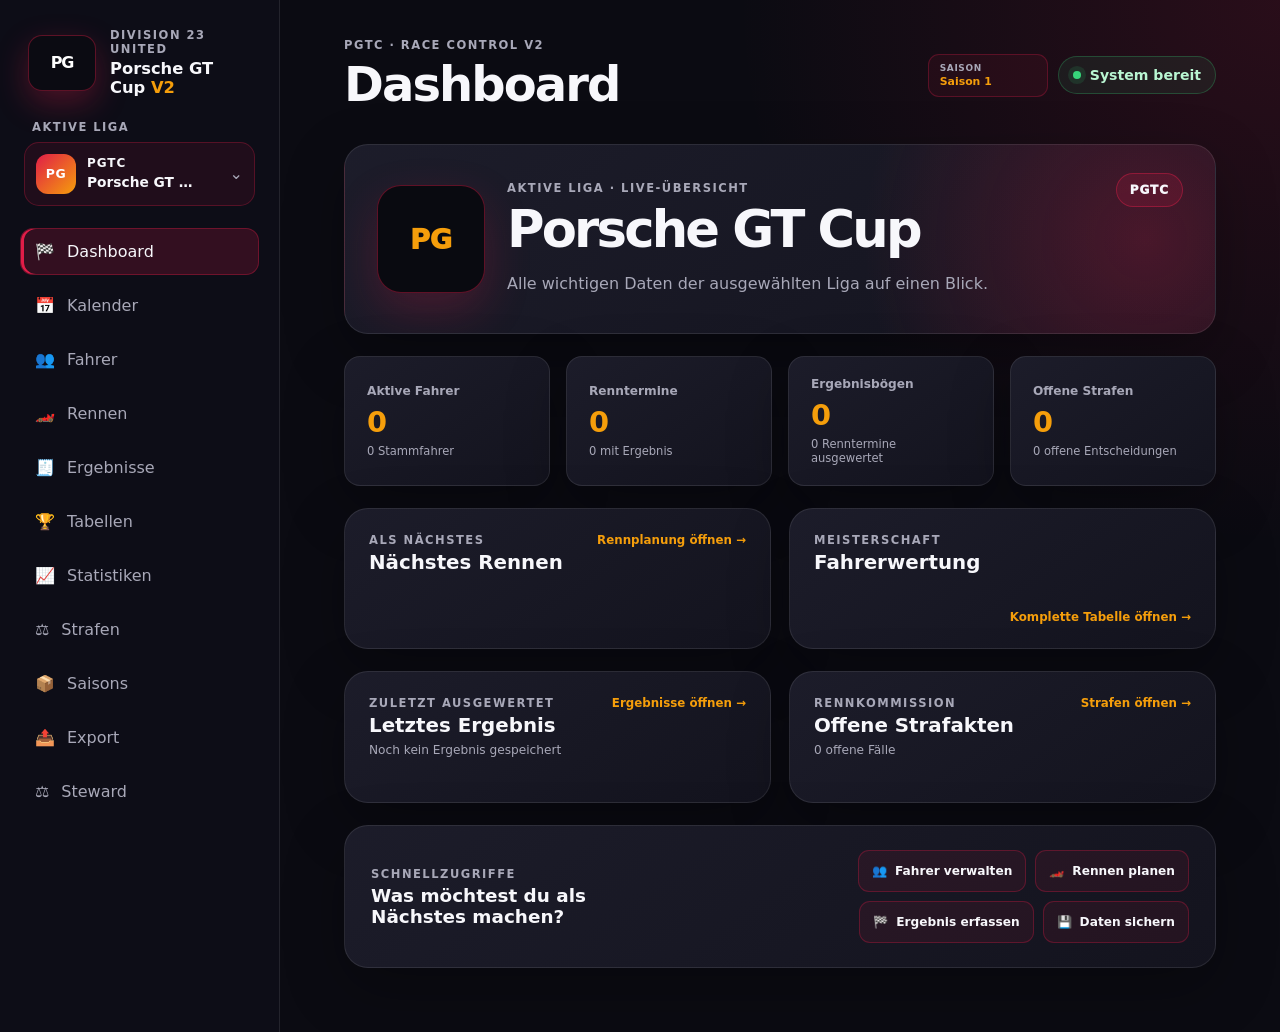
==== index.html @ 01e273cb "Update app.js version in index.html" ====
<!DOCTYPE html>
<html lang="de">
<head>
  <meta charset="UTF-8">
  <meta name="viewport" content="width=device-width, initial-scale=1.0">
  <meta name="description" content="Division 23 Race Control V2">
  <title>Dashboard | PGTC | Division 23 Race Control V2</title>

  <link rel="stylesheet" href="css/style.css?v=4.7.0">
  <link rel="stylesheet" href="css/viewer.css?v=4.7.0">
  <script type="module" src="js/app.js?v=4.7.1"></script>
</head>
<body>
  <div class="app-shell">
    <aside class="sidebar" aria-label="Hauptnavigation">
      <div class="brand">
        <div class="brand-mark" id="leagueLogo" aria-label="Aktives Liga-Logo">
          <img id="leagueLogoImage" alt="" hidden>
          <span id="leagueLogoFallback" aria-hidden="true">PG</span>
        </div>
        <div>
          <p class="brand-kicker" id="leagueKicker">Division 23 United</p>
          <h1 id="leagueBrandTitle">Porsche GT Cup <span>V2</span></h1>
        </div>
      </div>

      <section class="league-switcher" aria-labelledby="leagueSwitcherTitle">
        <label class="league-switcher-label" id="leagueSwitcherTitle" for="leagueSelect">
          Aktive Liga
        </label>
        <div class="league-select-shell">
          <span class="league-select-badge" id="leagueSelectBadge" aria-hidden="true">PG</span>
          <div class="league-select-copy">
            <strong id="activeLeagueShortName">PGTC</strong>
            <select id="leagueSelect" aria-label="Aktive Liga auswählen">
              <option value="pgtc">Porsche GT Cup</option>
              <option value="atm">ATM</option>
              <option value="whc">World Hypercar Championship</option>
              <option value="mtc">Mégane Trophy Cup</option>
              <option value="gt3dl">GT3 Derby League</option>
              <option value="mom">MoM</option>
              <option value="twingoRush">Twingo Rush</option>
            </select>
          </div>
          <span class="league-select-chevron" aria-hidden="true">⌄</span>
        </div>
      </section>

      <nav class="main-nav" aria-label="Module">
        <button class="nav-item is-active" type="button" data-page="dashboard" aria-current="page">
          <span aria-hidden="true">🏁</span>
          <span>Dashboard</span>
        </button>

        <button class="nav-item" type="button" data-page="calendar">
          <span aria-hidden="true">📅</span>
          <span>Kalender</span>
        </button>

        <button class="nav-item" type="button" data-page="drivers">
          <span aria-hidden="true">👥</span>
          <span>Fahrer</span>
        </button>

        <button class="nav-item" type="button" data-page="races">
          <span aria-hidden="true">🏎️</span>
          <span>Rennen</span>
        </button>

        <button class="nav-item" type="button" data-page="results">
          <span aria-hidden="true">🧾</span>
          <span>Ergebnisse</span>
        </button>

        <button class="nav-item" type="button" data-page="standings">
          <span aria-hidden="true">🏆</span>
          <span>Tabellen</span>
        </button>

        <button class="nav-item" type="button" data-page="statistics">
          <span aria-hidden="true">📈</span>
          <span>Statistiken</span>
        </button>

        <button class="nav-item" type="button" data-page="penalties">
          <span aria-hidden="true">⚖️</span>
          <span>Strafen</span>
        </button>

        <button class="nav-item" type="button" data-page="seasons">
          <span aria-hidden="true">📦</span>
          <span>Saisons</span>
        </button>

        <button class="nav-item" type="button" data-page="export">
          <span aria-hidden="true">📤</span>
          <span>Export</span>
        </button>

        <button class="nav-item" type="button" data-page="steward">
    <span aria-hidden="true">⚖️</span>
    <span>Steward</span>
</button>
      </nav>

    </aside>

    <main class="main-content">
      <header class="topbar">
        <div>
          <p class="eyebrow" id="activeLeagueEyebrow">PGTC · Race Control V2</p>
          <h2 id="pageTitle">Dashboard</h2>
        </div>

        <div class="topbar-status-group">
          <div class="season-context-badge">
            <span>Saison</span>
            <strong id="activeSeasonLabel">Saison 1</strong>
          </div>

          <div class="status-badge" id="appStatus" role="status">
            <span class="status-dot" aria-hidden="true"></span>
            <span id="statusText">System bereit</span>
          </div>
        </div>
      </header>

      <div id="pageContainer">
        <section class="page-view dashboard-page is-active" data-page-content="dashboard" aria-label="Dashboard">
          <section class="dashboard-hero">
            <div class="dashboard-hero-logo" aria-hidden="true">
              <img id="dashboardLeagueLogo" src="assets/logos/pgtc.png?v=4.7.0" alt="" hidden>
              <span id="dashboardLeagueLogoFallback">PG</span>
            </div>

            <div class="dashboard-hero-content">
              <p class="eyebrow">Aktive Liga · Live-Übersicht</p>
              <h3 id="dashboardLeagueName">Porsche GT Cup</h3>
              <p id="dashboardLeagueDescription">Alle wichtigen Daten der ausgewählten Liga auf einen Blick.</p>
            </div>

            <div class="dashboard-league-code" id="dashboardLeagueCode">PGTC</div>
          </section>

          <section class="dashboard-summary-grid" aria-label="Ligastatus">
            <article>
              <span>Aktive Fahrer</span>
              <strong id="dashboardDriverCount">0</strong>
              <small id="dashboardDriverDetail">0 Stammfahrer</small>
            </article>
            <article>
              <span>Renntermine</span>
              <strong id="dashboardRaceCount">0</strong>
              <small id="dashboardRaceDetail">0 mit Ergebnis</small>
            </article>
            <article>
              <span>Ergebnisbögen</span>
              <strong id="dashboardResultCount">0</strong>
              <small id="dashboardResultDetail">0 Renntermine ausgewertet</small>
            </article>
            <article>
              <span>Offene Strafen</span>
              <strong id="dashboardPenaltyCount">0</strong>
              <small id="dashboardPenaltyDetail">0 offene Entscheidungen</small>
            </article>
          </section>

          <section class="dashboard-primary-grid">
            <article class="dashboard-panel dashboard-next-race-panel">
              <header class="dashboard-panel-header">
                <div>
                  <p class="eyebrow">Als Nächstes</p>
                  <h3>Nächstes Rennen</h3>
                </div>
                <button class="dashboard-text-button" type="button" data-page="races">Rennplanung öffnen →</button>
              </header>

              <div id="dashboardNextRaceContent"></div>
            </article>

            <article class="dashboard-panel dashboard-standings-panel">
              <header class="dashboard-panel-header">
                <div>
                  <p class="eyebrow">Meisterschaft</p>
                  <h3 id="dashboardStandingLabel">Fahrerwertung</h3>
                </div>

                <label class="dashboard-view-field" id="dashboardStandingViewField" for="dashboardStandingView" hidden>
                  <span>Wertung</span>
                  <select id="dashboardStandingView"></select>
                </label>
              </header>

              <div class="dashboard-leader-rows" id="dashboardLeaderRows"></div>

              <button class="dashboard-text-button dashboard-panel-link" type="button" data-page="standings">
                Komplette Tabelle öffnen →
              </button>
            </article>
          </section>

          <section class="dashboard-secondary-grid">
            <article class="dashboard-panel">
              <header class="dashboard-panel-header">
                <div>
                  <p class="eyebrow">Zuletzt ausgewertet</p>
                  <h3 id="dashboardLastResultHeading">Letztes Ergebnis</h3>
                  <span id="dashboardLastResultMeta">Noch kein Ergebnis gespeichert</span>
                </div>
                <button class="dashboard-text-button" type="button" data-page="results">Ergebnisse öffnen →</button>
              </header>

              <div class="dashboard-result-rows" id="dashboardLastResultRows"></div>
            </article>

            <article class="dashboard-panel">
              <header class="dashboard-panel-header">
                <div>
                  <p class="eyebrow">Rennkommission</p>
                  <h3>Offene Strafakten</h3>
                  <span id="dashboardOpenPenaltyLabel">0 offene Fälle</span>
                </div>
                <button class="dashboard-text-button" type="button" data-page="penalties">Strafen öffnen →</button>
              </header>

              <div class="dashboard-penalty-rows" id="dashboardPenaltyRows"></div>
            </article>
          </section>

          <section class="dashboard-quick-actions" aria-label="Schnellzugriffe">
            <div>
              <p class="eyebrow">Schnellzugriffe</p>
              <h3>Was möchtest du als Nächstes machen?</h3>
            </div>

            <div class="dashboard-action-buttons">
              <button type="button" data-page="drivers"><span>👥</span> Fahrer verwalten</button>
              <button type="button" data-page="races"><span>🏎️</span> Rennen planen</button>
              <button type="button" data-page="results"><span>🏁</span> Ergebnis erfassen</button>
              <button type="button" data-page="export"><span>💾</span> Daten sichern</button>
            </div>
          </section>
        </section>

        <section class="page-view calendar-page" data-page-content="calendar" aria-labelledby="calendarTitle" hidden>
          <section class="calendar-hero">
            <img class="calendar-hero-watermark" id="calendarLeagueWatermark" src="assets/logos/pgtc.png?v=4.7.0" alt="">

            <div class="calendar-hero-logo">
              <img id="calendarLeagueLogo" src="assets/logos/pgtc.png?v=4.7.0" alt="" hidden>
              <span id="calendarLeagueLogoFallback">PG</span>
            </div>

            <div class="calendar-hero-content">
              <p class="eyebrow">Offizieller Rennkalender · <span id="calendarSeason">Saison 1</span></p>
              <h3 id="calendarTitle"><span id="calendarHeadline">Porsche GT Cup</span></h3>
              <p id="calendarSubtitle">Fairness vor Ergebnis.</p>

              <div class="calendar-hero-meta">
                <span><strong id="calendarRaceTotal">0</strong> Rennen</span>
                <span id="calendarDateRange">Keine Termine</span>
                <span id="calendarLeagueName">Porsche GT Cup</span>
              </div>
            </div>
          </section>

          <section class="calendar-control-bar">
            <div class="calendar-segmented-control" id="calendarGroupSelector" aria-label="Liga auswählen" hidden></div>

            <div class="calendar-filter-buttons" aria-label="Kalender filtern">
              <button class="is-active" type="button" data-calendar-filter="all" aria-pressed="true">Alle</button>
              <button type="button" data-calendar-filter="upcoming" aria-pressed="false">Kommend</button>
              <button type="button" data-calendar-filter="past" aria-pressed="false">Vergangen</button>
              <button type="button" data-calendar-filter="completed" aria-pressed="false">Ausgewertet</button>
            </div>

            <button class="secondary-button compact-button" type="button" data-page="races">
              Rennplanung öffnen
            </button>
          </section>

          <div class="calendar-meta-strip" id="calendarMeta" hidden></div>

          <section class="calendar-summary-grid" aria-label="Saisonübersicht">
            <article>
              <span>Termine</span>
              <strong id="calendarSummaryTotal">0</strong>
            </article>
            <article>
              <span>Ausgewertet</span>
              <strong id="calendarSummaryCompleted">0</strong>
            </article>
            <article>
              <span>Vergangen ohne Ergebnis</span>
              <strong id="calendarSummaryPast">0</strong>
            </article>
            <article>
              <span>Kommend</span>
              <strong id="calendarSummaryUpcoming">0</strong>
            </article>
            <article class="calendar-next-summary">
              <span>Nächster Termin</span>
              <strong id="calendarSummaryNext">—</strong>
            </article>
          </section>

          <section class="calendar-list-card">
            <header class="calendar-list-header">
              <div>
                <p class="eyebrow">Saisonplan</p>
                <h3>Alle Renntermine</h3>
              </div>
              <span id="calendarVisibleCount">0 Termine angezeigt</span>
            </header>

            <div class="calendar-race-list" id="calendarRaceList"></div>

            <div class="calendar-empty-state" id="calendarEmptyState" hidden>
              <span aria-hidden="true">📅</span>
              <h4>Keine Termine in diesem Filter</h4>
              <p>Wähle einen anderen Status oder eine andere WHC-Liga aus.</p>
            </div>
          </section>

          <aside class="local-data-note">
            <span aria-hidden="true">🏁</span>
            <p><strong>Offizieller Saisonplan:</strong> Der Kalender zeigt die festgelegten Termine der jeweiligen Liga. Als „ausgewertet“ gilt ein Termin, sobald das passende Rennen in Race Control ein gespeichertes Ergebnis besitzt.</p>
          </aside>
        </section>

        <section class="page-view drivers-page" data-page-content="drivers" aria-labelledby="driversTitle" hidden>
          <section class="drivers-hero">
            <div>
              <p class="eyebrow">Fahrerverwaltung</p>
              <h3 id="driversTitle">Kader von <span data-active-league-name>Porsche GT Cup</span></h3>
              <p>Stammfahrer, Gaststarter und Ersatzfahrer bleiben vollständig von den anderen Ligen getrennt.</p>
            </div>
            <div class="drivers-hero-actions">
              <button class="secondary-button driver-import-toggle" id="driverImportToggle" type="button" aria-expanded="false" aria-controls="driverImportPanel">📥 Kader importieren</button>
              <div class="driver-total-pill"><strong id="driverTotalHero">0</strong><span>Fahrer</span></div>
            </div>
          </section>

          <section class="driver-stats-grid" aria-label="Fahrerübersicht">
            <article class="driver-stat-card">
              <span>Gesamt</span>
              <strong id="driverCountTotal">0</strong>
            </article>
            <article class="driver-stat-card">
              <span>Stammfahrer</span>
              <strong id="driverCountRegular">0</strong>
            </article>
            <article class="driver-stat-card">
              <span>Gaststarter</span>
              <strong id="driverCountGuest">0</strong>
            </article>
            <article class="driver-stat-card">
              <span>Inaktiv</span>
              <strong id="driverCountInactive">0</strong>
            </article>
          </section>

          <section class="driver-import-card" id="driverImportPanel" aria-labelledby="driverImportTitle" hidden>
            <header class="driver-import-header">
              <div>
                <p class="eyebrow">Sammelimport</p>
                <h3 id="driverImportTitle">Kompletten Kader einfügen</h3>
                <p>Eine Zeile pro Fahrer. Nur der Name ist Pflicht; weitere Angaben sind optional.</p>
              </div>
              <button class="icon-button" id="driverImportClose" type="button" aria-label="Import schließen" title="Schließen">✕</button>
            </header>

            <div class="driver-import-layout">
              <div class="driver-import-input-area">
                <label for="driverImportText">Fahrerliste</label>
                <textarea id="driverImportText" rows="10" spellcheck="false" placeholder="Ashes_-2-_Glory;13;Stammfahrer;Liga 1;Porsche 963;Teamchefin&#10;D23_Speedy_2912;29;Stammfahrer;Liga 1;;"></textarea>
                <p class="field-help">Spalten mit <strong>Semikolon</strong>, <strong>Tabulator</strong> oder <strong>|</strong> trennen: Name; Startnummer; Status; Liga/Gruppe; Fahrzeug; Notiz. Eine reine Namensliste funktioniert ebenfalls.</p>

                <details class="driver-import-help">
                  <summary>Beispiele und erlaubte Statuswerte</summary>
                  <pre>Fahrer;Startnummer;Status;Gruppe;Fahrzeug;Notiz
Ashes_-2-_Glory;13;Stammfahrer;Liga 1;Porsche 963;
Gastfahrer_01;;Gaststarter;;;Rennen 3
NurEinFahrername</pre>
                  <p>Status: Stammfahrer, Ersatzfahrer, Gaststarter oder Inaktiv.</p>
                </details>
              </div>

              <aside class="driver-import-settings">
                <div class="form-field">
                  <label for="driverImportDefaultStatus">Status bei leerer Spalte</label>
                  <select id="driverImportDefaultStatus">
                    <option value="regular">Stammfahrer</option>
                    <option value="reserve">Ersatzfahrer</option>
                    <option value="guest">Gaststarter</option>
                    <option value="inactive">Inaktiv</option>
                  </select>
                </div>

                <div class="form-field">
                  <label for="driverImportDuplicateMode">Bereits vorhandene Fahrer</label>
                  <select id="driverImportDuplicateMode">
                    <option value="skip">Überspringen</option>
                    <option value="update">Mit Importdaten aktualisieren</option>
                  </select>
                </div>

                <div class="driver-import-actions">
                  <button class="primary-button" id="driverImportPreviewButton" type="button">Vorschau prüfen</button>
                  <button class="secondary-button" id="driverImportClearButton" type="button">Eingabe leeren</button>
                </div>
              </aside>
            </div>

            <p class="form-message import-message" id="driverImportMessage" role="status" hidden></p>

            <section class="driver-import-preview" id="driverImportPreview" aria-labelledby="driverImportPreviewTitle" hidden>
              <header class="driver-import-preview-header">
                <div>
                  <p class="eyebrow">Prüfergebnis</p>
                  <h4 id="driverImportPreviewTitle">Importvorschau</h4>
                </div>
                <div class="driver-import-summary" aria-label="Import-Zusammenfassung">
                  <span><strong id="driverImportAddCount">0</strong> neu</span>
                  <span><strong id="driverImportUpdateCount">0</strong> Updates</span>
                  <span><strong id="driverImportSkippedCount">0</strong> Hinweise</span>
                  <span><strong id="driverImportErrorCount">0</strong> Fehler</span>
                </div>
              </header>

              <ul class="driver-import-notices" id="driverImportNotices" hidden></ul>

              <div class="driver-import-preview-table">
                <div class="driver-import-preview-head">
                  <span>Zeile</span><span>Fahrer</span><span>Nr.</span><span>Status</span><span>Gruppe</span><span>Aktion</span>
                </div>
                <div id="driverImportPreviewRows"></div>
              </div>

              <div class="driver-import-commit-row">
                <p>Erst mit diesem Klick wird der Kader wirklich gespeichert.</p>
                <button class="primary-button" id="driverImportCommit" type="button" disabled>Fahrer übernehmen</button>
              </div>
            </section>
          </section>

          <section class="drivers-workspace">
            <article class="driver-form-card" id="driverFormCard">
              <header class="section-heading">
                <div>
                  <p class="eyebrow">Kader bearbeiten</p>
                  <h3 id="driverFormTitle">Fahrer hinzufügen</h3>
                </div>
              </header>

              <form id="driverForm" novalidate>
                <div class="form-field form-field-full">
                  <label for="driverName">PSN-ID / Fahrername *</label>
                  <input id="driverName" name="driverName" type="text" maxlength="60" autocomplete="off" placeholder="z. B. Ashes_-2-_Glory" required>
                </div>

                <div class="driver-form-grid">
                  <div class="form-field">
                    <label for="driverNumber">Startnummer</label>
                    <input id="driverNumber" name="driverNumber" type="text" maxlength="4" inputmode="numeric" pattern="[0-9]{1,4}" placeholder="z. B. 13">
                  </div>

                  <div class="form-field">
                    <label for="driverStatus">Status</label>
                    <select id="driverStatus" name="driverStatus">
                      <option value="regular">Stammfahrer</option>
                      <option value="reserve">Ersatzfahrer</option>
                      <option value="guest">Gaststarter</option>
                      <option value="inactive">Inaktiv</option>
                    </select>
                  </div>

                  <div class="form-field">
                    <label for="driverGroup">Liga / Gruppe</label>
                    <input id="driverGroup" name="driverGroup" type="text" maxlength="40" placeholder="z. B. Liga 1">
                  </div>

                  <div class="form-field">
                    <label for="driverVehicle">Fahrzeug / Hersteller</label>
                    <input id="driverVehicle" name="driverVehicle" type="text" maxlength="80" placeholder="z. B. Porsche 963">
                  </div>
                </div>

                <div class="form-field form-field-full">
                  <label for="driverNote">Notiz</label>
                  <textarea id="driverNote" name="driverNote" maxlength="240" rows="3" placeholder="Optionaler Hinweis zum Fahrer"></textarea>
                </div>

                <p class="form-message" id="driverFormMessage" role="status" hidden></p>

                <div class="form-actions">
                  <button class="primary-button" id="driverSubmitButton" type="submit">Fahrer hinzufügen</button>
                  <button class="secondary-button" id="driverCancelEdit" type="button" hidden>Bearbeitung abbrechen</button>
                </div>
              </form>
            </article>

            <article class="driver-list-card">
              <header class="driver-list-header">
                <div>
                  <p class="eyebrow">Aktiver Kader</p>
                  <h3>Fahrerliste</h3>
                  <span id="driverResultCount">0 von 0 angezeigt</span>
                </div>

                <div class="driver-toolbar">
                  <label class="search-field" for="driverSearch">
                    <span aria-hidden="true">🔎</span>
                    <input id="driverSearch" type="search" placeholder="Fahrer suchen" autocomplete="off">
                  </label>

                  <label class="filter-field" for="driverStatusFilter">
                    <span>Status</span>
                    <select id="driverStatusFilter">
                      <option value="all">Alle</option>
                      <option value="regular">Stammfahrer</option>
                      <option value="reserve">Ersatzfahrer</option>
                      <option value="guest">Gaststarter</option>
                      <option value="inactive">Inaktiv</option>
                    </select>
                  </label>
                </div>
              </header>

              <div class="driver-table" role="table" aria-label="Fahrerliste">
                <div class="driver-table-head" role="row">
                  <span>Fahrer</span>
                  <span>Nr.</span>
                  <span>Status</span>
                  <span>Zuordnung</span>
                  <span>Aktionen</span>
                </div>
                <div id="driverRows" class="driver-rows" role="rowgroup"></div>
              </div>

              <div class="drivers-empty-state" id="driversEmptyState" hidden>
                <span aria-hidden="true">👥</span>
                <h4>Noch keine passenden Fahrer</h4>
                <p>Lege links den ersten Fahrer an oder passe Suche und Filter an.</p>
              </div>
            </article>
          </section>

          <aside class="local-data-note">
            <span aria-hidden="true">💾</span>
            <p><strong>Lokal gespeichert:</strong> Die Fahrerdaten bleiben in diesem Browser auf diesem Gerät. Eine Datensicherung und Übertragung bauen wir später im Export-Modul.</p>
          </aside>
        </section>

        <section class="page-view races-page" data-page-content="races" aria-labelledby="racesTitle" hidden>
          <section class="races-hero">
            <div>
              <p class="eyebrow">Rennerfassung</p>
              <h3 id="racesTitle">Rennen von <span data-active-league-name>Porsche GT Cup</span></h3>
              <p>Lege Renntermine an und wähle die Starter direkt aus dem Kader der aktiven Liga aus.</p>
            </div>
            <div class="race-total-pill">
              <strong id="raceTotalHero">0</strong>
              <span>Rennen</span>
            </div>
          </section>

          <section class="race-stats-grid" aria-label="Rennübersicht">
            <article class="race-stat-card">
              <span>Rennen gesamt</span>
              <strong id="raceCountTotal">0</strong>
            </article>

            <article class="race-stat-card race-stat-card-wide">
              <span>Nächstes Rennen</span>
              <strong id="raceNextDate">—</strong>
              <small id="raceNextTrack">Noch kein Rennen</small>
            </article>

            <article class="race-stat-card">
              <span>Starter nächstes Rennen</span>
              <strong id="raceNextStarters">0</strong>
            </article>
          </section>

          <section class="races-workspace">
            <article class="race-form-card" id="raceFormCard">
              <header class="section-heading">
                <div>
                  <p class="eyebrow">Rennplanung</p>
                  <h3 id="raceFormTitle">Rennen anlegen</h3>
                </div>
              </header>

              <form id="raceForm" novalidate>
                <div class="race-form-grid">
                  <div class="form-field">
                    <label for="raceNumber">Rennnummer *</label>
                    <input id="raceNumber" type="number" min="1" max="999" inputmode="numeric" required>
                  </div>

                  <div class="form-field">
                    <label for="raceGroup">Liga / Gruppe</label>
                    <input id="raceGroup" type="text" maxlength="40" placeholder="z. B. Liga 1">
                  </div>

                  <div class="form-field form-field-full">
                    <label for="raceName">Bezeichnung</label>
                    <input id="raceName" type="text" maxlength="80" placeholder="z. B. Rennen 1 oder Saisonfinale">
                  </div>

                  <div class="form-field form-field-full">
                    <label for="raceTrack">Strecke *</label>
                    <input id="raceTrack" type="text" maxlength="100" placeholder="z. B. Watkins Glen" required>
                  </div>

                  <div class="form-field">
                    <label for="raceDate">Datum *</label>
                    <input id="raceDate" type="date" required>
                  </div>

                  <div class="form-field">
                    <label for="raceTime">Startzeit</label>
                    <input id="raceTime" type="time">
                  </div>

                  <div class="form-field form-field-full">
                    <label for="raceNote">Notiz</label>
                    <textarea id="raceNote" maxlength="300" rows="3" placeholder="Optionaler Hinweis zum Rennen"></textarea>
                  </div>
                </div>

                <section class="race-starter-selector" aria-labelledby="raceStarterTitle">
                  <header class="race-starter-selector-header">
                    <div>
                      <p class="eyebrow">Starterfeld</p>
                      <h4 id="raceStarterTitle">Fahrer auswählen</h4>
                      <span id="raceStarterSelectionCount">0 Starter ausgewählt</span>
                    </div>

                    <div class="race-starter-buttons">
                      <button class="secondary-button compact-button" id="raceSelectAllStarters" type="button">Alle auswählen</button>
                      <button class="secondary-button compact-button" id="raceClearStarters" type="button">Leeren</button>
                    </div>
                  </header>

                  <label class="search-field race-starter-search" for="raceStarterSearch">
                    <span aria-hidden="true">🔎</span>
                    <input id="raceStarterSearch" type="search" placeholder="Starter suchen" autocomplete="off">
                  </label>

                  <div class="race-starter-list" id="raceStarterList"></div>

                  <div class="race-starter-empty" id="raceStarterEmpty" hidden>
                    <span aria-hidden="true">👥</span>
                    <p>In dieser Liga gibt es noch keine verfügbaren Fahrer. Lege sie zuerst im Reiter <strong>Fahrer</strong> an.</p>
                  </div>
                </section>

                <p class="form-message" id="raceFormMessage" role="status" hidden></p>

                <div class="form-actions">
                  <button class="primary-button" id="raceSubmitButton" type="submit">Rennen speichern</button>
                  <button class="secondary-button" id="raceCancelEdit" type="button" hidden>Bearbeitung abbrechen</button>
                </div>
              </form>
            </article>

            <article class="race-list-card">
              <header class="race-list-header">
                <div>
                  <p class="eyebrow">Saisonplanung</p>
                  <h3>Gespeicherte Rennen</h3>
                  <span id="raceResultCount">0 von 0 angezeigt</span>
                </div>

                <label class="search-field" for="raceSearch">
                  <span aria-hidden="true">🔎</span>
                  <input id="raceSearch" type="search" placeholder="Rennen suchen" autocomplete="off">
                </label>
              </header>

              <div class="race-rows" id="raceRows"></div>

              <div class="races-empty-state" id="racesEmptyState">
                <span aria-hidden="true">🏎️</span>
                <h4>Noch kein Rennen angelegt</h4>
                <p>Trage links Strecke und Datum ein und stelle anschließend das Starterfeld zusammen.</p>
              </div>
            </article>
          </section>

          <aside class="local-data-note">
            <span aria-hidden="true">💾</span>
            <p><strong>Pro Liga getrennt:</strong> Renntermine und Starterfelder werden nur für die aktuell ausgewählte Liga in diesem Browser gespeichert.</p>
          </aside>
        </section>

        <section class="page-view results-page" data-page-content="results" aria-labelledby="resultsTitle" hidden>
          <section class="results-hero">
            <div>
              <p class="eyebrow">Rennergebnisse</p>
              <h3 id="resultsTitle">Ergebnisse von <span data-active-league-name>Porsche GT Cup</span></h3>
              <p>Erfasse Platzierungen und Rennstatus getrennt für Sprint, Hauptrennen und Qualifying.</p>
            </div>
            <div class="results-hero-badge">
              <span aria-hidden="true">🧾</span>
              <strong>Ergebnisbogen</strong>
            </div>
          </section>

          <section class="result-selection-card" aria-label="Rennen und Wertung auswählen">
            <div class="result-selection-field">
              <label for="resultRaceSelect">Rennen</label>
              <select id="resultRaceSelect"></select>
            </div>

            <div class="result-selection-field">
              <label for="resultSessionSelect">Wertung</label>
              <select id="resultSessionSelect">
                <option value="main">Hauptrennen</option>
                <option value="sprint">Sprintrennen</option>
                <option value="qualifying">Qualifying</option>
              </select>
            </div>

            <div class="result-session-overview" id="resultSessionOverview" aria-label="Gespeicherte Wertungen"></div>
          </section>

          <div class="result-no-races" id="resultNoRaces" hidden>
            <span aria-hidden="true">🏎️</span>
            <p>Für diese Liga wurde noch kein Rennen angelegt. Öffne zuerst den Reiter <strong>Rennen</strong>.</p>
          </div>

          <section class="result-stats-grid" aria-label="Ergebnisübersicht">
            <article class="result-stat-card">
              <span>Gewertet</span>
              <strong id="resultClassifiedCount">0</strong>
            </article>
            <article class="result-stat-card">
              <span>DNF</span>
              <strong id="resultDnfCount">0</strong>
            </article>
            <article class="result-stat-card">
              <span>Disconnect</span>
              <strong id="resultDisconnectCount">0</strong>
            </article>
            <article class="result-stat-card">
              <span>DNS</span>
              <strong id="resultDnsCount">0</strong>
            </article>
            <article class="result-stat-card">
              <span>Abwesend</span>
              <strong id="resultAbsentCount">0</strong>
            </article>
            <article class="result-stat-card">
              <span>Gaststarter</span>
              <strong id="resultGuestCount">0</strong>
            </article>
          </section>

          <section class="result-editor-card" id="resultEditorWorkspace">
            <header class="result-editor-header">
              <div>
                <p class="eyebrow">Aktuelle Wertung</p>
                <h3 id="resultEditorTitle">Kein Rennen ausgewählt</h3>
                <span id="resultEditorMeta">Lege zuerst ein Rennen an.</span>
              </div>

              <div class="result-editor-state">
                <span class="result-saved-state" id="resultSavedState">Noch nicht gespeichert</span>
                <button class="danger-button compact-button" id="resultDeleteButton" type="button" hidden>Ergebnis löschen</button>
              </div>
            </header>

            <div class="result-tools" aria-label="Schnellaktionen">
              <button class="secondary-button compact-button" id="resultAllFinishedButton" type="button">Alle gewertet</button>
              <button class="secondary-button compact-button" id="resultGuestDefaultsButton" type="button">Gaststatus aus Kader</button>
              <button class="secondary-button compact-button" id="resultClearPositionsButton" type="button">Positionen leeren</button>
            </div>

            <div class="result-table" role="table" aria-label="Rennergebnis">
              <div class="result-table-header" role="row">
                <span>Pos.</span>
                <span>Fahrer</span>
                <span>Status</span>
                <span>Gast</span>
                <span>FL</span>
                <span>Pole</span>
              </div>
              <div class="result-entry-rows" id="resultEntryRows"></div>
            </div>

            <p class="form-message" id="resultMessage" role="status" hidden></p>

            <footer class="result-editor-footer">
              <p>Gaststarter bleiben im Ergebnis sichtbar, können später aber automatisch aus der Meisterschaftstabelle herausgefiltert werden.</p>
              <div class="form-actions">
                <button class="primary-button" id="resultSaveButton" type="button">Ergebnis speichern</button>
                <button class="secondary-button" id="resultResetButton" type="button">Änderungen verwerfen</button>
              </div>
            </footer>
          </section>

          <div class="result-editor-empty" id="resultEditorEmpty" hidden>
            <span aria-hidden="true">🧾</span>
            <h4>Noch kein Ergebnisbogen verfügbar</h4>
            <p>Lege ein Rennen mit Starterfeld an. Danach erscheinen die Fahrer hier automatisch.</p>
          </div>

          <aside class="local-data-note">
            <span aria-hidden="true">💾</span>
            <p><strong>Getrennt gespeichert:</strong> Jede Liga, jedes Rennen und jede Wertung besitzt einen eigenen Ergebnisbogen in diesem Browser.</p>
          </aside>
        </section>

        <section class="page-view standings-page" data-page-content="standings" aria-labelledby="standingsTitle" hidden>
          <section class="standings-hero">
            <div>
              <p class="eyebrow">Phase 4 · Meisterschaft</p>
              <h3 id="standingsTitle">Tabelle von <span data-active-league-name>Porsche GT Cup</span></h3>
              <p>Die Tabelle wird automatisch aus den gespeicherten Rennergebnissen berechnet. Gaststarter werden nicht gewertet.</p>
            </div>

            <div class="standings-config-badge" id="standingsConfigBadge">
              Punktesystem wird geprüft
            </div>
          </section>

          <section class="standings-unconfigured" id="standingsUnconfigured" hidden>
            <span aria-hidden="true">⚙️</span>
            <h4>Punktesystem noch nicht eingerichtet</h4>
            <p id="standingsUnconfiguredText">Für diese Liga wurde noch kein Punktesystem hinterlegt.</p>
          </section>

          <div id="standingsConfigured">
            <section class="standings-toolbar">
              <label class="standings-group-field" id="standingsGroupField" for="standingsGroupSelect">
                <span>Wertung</span>
                <select id="standingsGroupSelect">
                  <option value="__all__">Gesamtwertung</option>
                </select>
              </label>

              <p>
                Angezeigt: <strong id="standingsGroupLabel">Gesamtwertung</strong>
              </p>
            </section>

            <section class="standings-stats-grid" aria-label="Tabellenübersicht">
              <article>
                <span id="standingsCountLabel">Gewertete Fahrer</span>
                <strong id="standingsDriverCount">0</strong>
              </article>
              <article>
                <span>Rennen mit Ergebnis</span>
                <strong id="standingsRaceCount">0</strong>
              </article>
              <article>
                <span>Führender Punktestand</span>
                <strong id="standingsLeaderPoints">0</strong>
              </article>
            </section>

            <section class="standings-table-card" id="standingsDriverTableCard">
              <header class="standings-table-header">
                <div>
                  <p class="eyebrow">Automatisch berechnet</p>
                  <h3>Fahrerwertung</h3>
                </div>
                <span>Sortierung: Punkte → bestes Einzelergebnis → Siege → weitere Platzierungen</span>
              </header>

              <div class="standings-table-scroll">
                <div class="standings-table">
                  <div class="standings-row standings-row-head" aria-hidden="true">
                    <div>Pos.</div>
                    <div>Fahrer</div>
                    <div>Starts</div>
                    <div>Siege</div>
                    <div>Podien</div>
                    <div>FL</div>
                    <div>Pole</div>
                    <div>Abw.</div>
                    <div>Disc.</div>
                    <div>Bestes</div>
                    <div>Punkte</div>
                  </div>

                  <div id="standingsRows"></div>
                </div>
              </div>

              <div class="standings-empty" id="standingsEmpty">
                <span aria-hidden="true">🏆</span>
                <h4>Noch keine Meisterschaftsdaten</h4>
                <p>Sobald du ein Ergebnis speicherst, erscheint hier automatisch die Tabelle.</p>
              </div>
            </section>


            <section class="standings-table-card manufacturer-table-card" id="standingsManufacturerTableCard" hidden>
              <header class="standings-table-header">
                <div>
                  <p class="eyebrow">Liga 1 + Liga 2 gemeinsam</p>
                  <h3>Herstellerwertung</h3>
                </div>
                <span>Pro Runde zählen die drei punktbesten Fahrer jedes Herstellers inklusive Pole und schnellster Runden.</span>
              </header>

              <p class="manufacturer-warning" id="standingsManufacturerWarning" hidden></p>

              <div class="standings-table-scroll">
                <div class="manufacturer-table">
                  <div class="manufacturer-row manufacturer-row-head" aria-hidden="true">
                    <div>Pos.</div>
                    <div>Hersteller</div>
                    <div>Fahrer</div>
                    <div>Beiträge</div>
                    <div>Siege</div>
                    <div>Podien</div>
                    <div>Bestes</div>
                    <div>Punkte</div>
                  </div>
                  <div id="manufacturerStandingsRows"></div>
                </div>
              </div>

              <div class="standings-empty" id="manufacturerStandingsEmpty">
                <span aria-hidden="true">🏭</span>
                <h4>Noch keine Herstellerpunkte</h4>
                <p>Trage bei den WHC-Fahrern Fahrzeug und Hersteller ein und speichere Ergebnisse aus Liga 1 und Liga 2.</p>
              </div>
            </section>

            <section class="standings-rules-grid">
              <article>
                <p class="eyebrow">Hauptrennen</p>
                <h3>Positionspunkte</h3>
                <ul id="standingsPositionPoints"></ul>
              </article>

              <article>
                <p class="eyebrow">Zusatzregeln</p>
                <h3>Boni und Status</h3>
                <ul id="standingsBonusPoints"></ul>
              </article>

              <article>
                <p class="eyebrow">Punktgleichheit</p>
                <h3>Sportliche Reihenfolge</h3>
                <ol id="standingsTieBreakers"></ol>
              </article>
            </section>
          </div>
        </section>

        <section class="page-view statistics-page" data-page-content="statistics" aria-labelledby="statisticsTitle" hidden>
          <section class="statistics-hero">
            <div>
              <p class="eyebrow">Leistungsdaten</p>
              <h3 id="statisticsTitle">Statistiken von <span data-active-league-name>Porsche GT Cup</span></h3>
              <p>Siege, Podien, Pole Positions, schnellste Runden, Starts, Ausfälle und Punkte werden automatisch aus den gespeicherten Ergebnissen berechnet.</p>
            </div>
            <div class="statistics-status-badge" id="statisticsStatusBadge">Wird berechnet</div>
          </section>

          <section class="statistics-unconfigured" id="statisticsUnconfigured" hidden>
            <span aria-hidden="true">📊</span>
            <h4>Statistiken noch nicht verfügbar</h4>
            <p id="statisticsUnconfiguredText">Für diese Liga wurde noch kein Punktesystem hinterlegt.</p>
          </section>

          <div id="statisticsConfigured">
            <section class="statistics-toolbar">
              <label class="statistics-view-field" id="statisticsViewField" for="statisticsViewSelect">
                <span>Wertung</span>
                <select id="statisticsViewSelect">
                  <option value="__all__">Gesamtwertung</option>
                </select>
              </label>

              <label class="statistics-sort-field" for="statisticsSort">
                <span>Sortieren nach</span>
                <select id="statisticsSort">
                  <option value="points">Punkten</option>
                  <option value="wins">Siegen</option>
                  <option value="podiums">Podien</option>
                  <option value="fastestLaps">Schnellsten Runden</option>
                  <option value="poles">Pole Positions</option>
                  <option value="starts">Starts</option>
                  <option value="outages">Ausfällen</option>
                  <option value="averageFinish">Ø Zieleinlauf</option>
                  <option value="name">Fahrername</option>
                </select>
              </label>

              <label class="search-field statistics-search" for="statisticsSearch">
                <span aria-hidden="true">🔎</span>
                <input id="statisticsSearch" type="search" placeholder="Fahrer suchen" autocomplete="off">
              </label>

              <p class="statistics-current-view">Angezeigt: <strong id="statisticsViewLabel">Gesamtwertung</strong></p>
            </section>

            <section class="statistics-summary-grid" aria-label="Statistische Übersicht">
              <article><span>Gewertete Fahrer</span><strong id="statisticsDriverCount">0</strong></article>
              <article><span>Starts</span><strong id="statisticsStartCount">0</strong></article>
              <article><span>Siege</span><strong id="statisticsWinCount">0</strong></article>
              <article><span>Podien</span><strong id="statisticsPodiumCount">0</strong></article>
              <article><span>Schnellste Runden</span><strong id="statisticsFastestLapCount">0</strong></article>
              <article><span>Ausfälle</span><strong id="statisticsOutageCount">0</strong></article>
            </section>

            <section class="statistics-leaderboards" aria-label="Statistikführende">
              <article>
                <p class="eyebrow">Top 5</p>
                <h3>Punkte</h3>
                <ol id="statisticsPointsLeaders"></ol>
              </article>
              <article>
                <p class="eyebrow">Top 5</p>
                <h3>Siege</h3>
                <ol id="statisticsWinLeaders"></ol>
              </article>
              <article>
                <p class="eyebrow">Top 5</p>
                <h3>Podien</h3>
                <ol id="statisticsPodiumLeaders"></ol>
              </article>
              <article>
                <p class="eyebrow">Top 5</p>
                <h3>Schnellste Runden</h3>
                <ol id="statisticsFastestLapLeaders"></ol>
              </article>
              <article>
                <p class="eyebrow">Top 5</p>
                <h3>Pole Positions</h3>
                <ol id="statisticsPoleLeaders"></ol>
              </article>
            </section>

            <section class="statistics-table-card">
              <header class="statistics-table-header">
                <div>
                  <p class="eyebrow">Fahrerdetails</p>
                  <h3>Komplette Statistik</h3>
                  <span id="statisticsResultCount">0 von 0 Fahrern angezeigt</span>
                </div>
                <div class="statistics-race-count">
                  <strong id="statisticsScoredRaces">0</strong>
                  <span>Rennen mit Ergebnis</span>
                </div>
              </header>

              <div class="statistics-table-scroll">
                <div class="statistics-table">
                  <div class="statistics-row statistics-row-head" aria-hidden="true">
                    <div>Fahrer</div>
                    <div>Punkte</div>
                    <div>Starts</div>
                    <div>Siege</div>
                    <div>Podien</div>
                    <div>Pole</div>
                    <div>FL</div>
                    <div>Ausfälle</div>
                    <div>DNF</div>
                    <div>DNS</div>
                    <div>DC</div>
                    <div>DSQ</div>
                    <div>Abw.</div>
                    <div>Bestes</div>
                    <div>Ø Ziel</div>
                    <div>Pkt./Start</div>
                    <div>Siegquote</div>
                  </div>
                  <div id="statisticsRows"></div>
                </div>
              </div>

              <div class="statistics-empty" id="statisticsEmpty">
                <span aria-hidden="true">📈</span>
                <h4>Noch keine Statistikdaten</h4>
                <p>Sobald Ergebnisse gespeichert sind, erscheinen hier automatisch die Leistungsdaten der Fahrer.</p>
              </div>
            </section>

            <aside class="statistics-note">
              <span aria-hidden="true">ℹ️</span>
              <p><strong>Ausfälle</strong> zählen DNF, technischen Disconnect und Disqualifikation. DNS und Abwesenheiten werden separat ausgewiesen. Gaststarter fließen nicht in die Statistik ein.</p>
            </aside>
          </div>
        </section>

        <section class="page-view penalties-page" data-page-content="penalties" aria-labelledby="penaltiesTitle" hidden>
          <section class="penalties-hero">
            <div>
              <p class="eyebrow">Schritt 17 · Rennkommission</p>
              <h3 id="penaltiesTitle">Strafen von <span data-active-league-name>Porsche GT Cup</span></h3>
              <p>Dokumentiere Vorfälle, Entscheidungen und Punktabzüge vollständig getrennt für jede Liga.</p>
            </div>

            <div class="penalties-hero-note">
              <span aria-hidden="true">⚖️</span>
              <strong>Punktabzüge wirken automatisch</strong>
              <small>Nur abgeschlossene Punktstrafen verändern die Meisterschaftstabelle.</small>
            </div>
          </section>

          <section class="penalty-summary-grid" aria-label="Strafenübersicht">
            <article>
              <span>Fälle gesamt</span>
              <strong id="penaltyCountTotal">0</strong>
            </article>
            <article>
              <span>Offene Fälle</span>
              <strong id="penaltyCountOpen">0</strong>
            </article>
            <article>
              <span>Abgeschlossen</span>
              <strong id="penaltyCountClosed">0</strong>
            </article>
            <article>
              <span>Aktive Punktabzüge</span>
              <strong><span id="penaltyPointsTotal">0</span> P.</strong>
            </article>
          </section>

          <section class="penalties-workspace">
            <article class="penalty-form-card" id="penaltyFormCard">
              <header class="section-heading">
                <div>
                  <p class="eyebrow">Neue Entscheidung</p>
                  <h3 id="penaltyFormTitle">Strafakte anlegen</h3>
                </div>
              </header>

              <form id="penaltyForm" novalidate>
                <div class="penalty-form-grid">
                  <div class="form-field">
                    <label for="penaltyDriver">Fahrer *</label>
                    <select id="penaltyDriver" required>
                      <option value="">Fahrer auswählen</option>
                    </select>
                  </div>

                  <div class="form-field">
                    <label for="penaltyRace">Rennen *</label>
                    <select id="penaltyRace" required>
                      <option value="">Rennen auswählen</option>
                    </select>
                  </div>

                  <div class="form-field">
                    <label for="penaltyType">Maßnahme *</label>
                    <select id="penaltyType">
                      <option value="warning">Verwarnung</option>
                      <option value="time">Zeitstrafe</option>
                      <option value="position">Positionsstrafe</option>
                      <option value="points">Punktabzug</option>
                    </select>
                  </div>

                  <div class="form-field" id="penaltyAmountField" hidden>
                    <label id="penaltyAmountLabel" for="penaltyAmount">Wert</label>
                    <input id="penaltyAmount" type="number" min="1" step="1" inputmode="numeric">
                  </div>

                  <div class="form-field form-field-full">
                    <label for="penaltyStatus">Bearbeitungsstand *</label>
                    <select id="penaltyStatus">
                      <option value="open">Offen</option>
                      <option value="closed">Abgeschlossen</option>
                    </select>
                  </div>

                  <div class="form-field form-field-full">
                    <label for="penaltyReason">Vorfall / Begründung *</label>
                    <textarea id="penaltyReason" rows="4" maxlength="600" placeholder="Regelverstoß und Sachverhalt neutral dokumentieren" required></textarea>
                  </div>

                  <div class="form-field form-field-full">
                    <label for="penaltyDecision">Entscheidung</label>
                    <textarea id="penaltyDecision" rows="4" maxlength="600" placeholder="Entscheidung der Rennkommission; bei offenen Fällen optional"></textarea>
                  </div>
                </div>

                <p class="form-message" id="penaltyFormMessage" role="status" hidden></p>

                <div class="form-actions">
                  <button class="primary-button" id="penaltySubmitButton" type="submit">Fall speichern</button>
                  <button class="secondary-button" id="penaltyCancelEdit" type="button" hidden>Bearbeitung abbrechen</button>
                </div>
              </form>

              <aside class="penalty-effect-note">
                <span aria-hidden="true">ℹ️</span>
                <p><strong>Automatisch:</strong> Nur ein abgeschlossener <em>Punktabzug</em> wird direkt von Fahrer- und WHC-Herstellerpunkten abgezogen. Zeit- und Positionsstrafen bleiben dokumentiert; das offizielle Rennergebnis kannst du bei Bedarf im Reiter Ergebnisse anpassen.</p>
              </aside>
            </article>

            <article class="penalty-list-card">
              <header class="penalty-list-header">
                <div>
                  <p class="eyebrow">Strafhistorie</p>
                  <h3>Vorfälle und Entscheidungen</h3>
                  <span id="penaltyResultCount">0 von 0 Fällen angezeigt</span>
                </div>
              </header>

              <section class="penalty-filters" aria-label="Strafakten filtern">
                <label class="search-field" for="penaltySearch">
                  <span aria-hidden="true">🔎</span>
                  <input id="penaltySearch" type="search" placeholder="Fahrer, Strecke oder Begründung" autocomplete="off">
                </label>

                <label>
                  <span>Status</span>
                  <select id="penaltyStatusFilter">
                    <option value="__all__">Alle</option>
                    <option value="open">Offen</option>
                    <option value="closed">Abgeschlossen</option>
                  </select>
                </label>

                <label>
                  <span>Maßnahme</span>
                  <select id="penaltyTypeFilter">
                    <option value="__all__">Alle</option>
                    <option value="warning">Verwarnung</option>
                    <option value="time">Zeitstrafe</option>
                    <option value="position">Positionsstrafe</option>
                    <option value="points">Punktabzug</option>
                  </select>
                </label>

                <label>
                  <span>Fahrerhistorie</span>
                  <select id="penaltyDriverFilter">
                    <option value="__all__">Alle Fahrer</option>
                  </select>
                </label>
              </section>

              <div class="penalty-rows" id="penaltyRows"></div>

              <div class="penalties-empty" id="penaltiesEmpty">
                <span aria-hidden="true">⚖️</span>
                <h4>Noch keine Strafakte vorhanden</h4>
                <p>Wähle links Fahrer und Rennen aus, dokumentiere den Vorfall und speichere anschließend die Entscheidung.</p>
              </div>
            </article>
          </section>

          <aside class="local-data-note">
            <span aria-hidden="true">💾</span>
            <p><strong>Pro Liga getrennt:</strong> Strafakten werden lokal im Browser gespeichert und bleiben auch nach dem Neuladen erhalten.</p>
          </aside>
        </section>


<section class="page-view seasons-page" data-page-content="seasons" aria-labelledby="seasonsTitle" hidden>
  <section class="seasons-hero">
    <div>
      <p class="eyebrow">Schritt 28 · Saisonverwaltung</p>
      <h3 id="seasonsTitle">Saisonarchiv für <span id="seasonArchiveLeagueName">Porsche GT Cup</span></h3>
      <p>Schließe eine Saison sauber ab, bewahre alle Ergebnisse und Endtabellen auf und starte anschließend mit einem frischen Arbeitsbereich.</p>
    </div>

    <div class="seasons-hero-badge">
      <span aria-hidden="true">📦</span>
      <span>
        <small>Aktuelle Saison</small>
        <strong id="currentSeasonLabel">Saison 1</strong>
      </span>
    </div>
  </section>

  <section class="season-current-summary">
    <article>
      <span>Fahrer</span>
      <strong id="currentSeasonDriverCount">0</strong>
    </article>
    <article>
      <span>Geplante Rennen</span>
      <strong id="currentSeasonRaceCount">0</strong>
    </article>
    <article>
      <span>Gewertete Rennen</span>
      <strong id="currentSeasonScoredRaceCount">0</strong>
    </article>
    <article>
      <span>Strafakten</span>
      <strong id="currentSeasonPenaltyCount">0</strong>
    </article>
    <article>
      <span>Archive</span>
      <strong id="seasonArchiveCount">0</strong>
    </article>
  </section>

  <section class="season-current-meta">
    <span aria-hidden="true">🏁</span>
    <p>
      <strong id="currentSeasonLabelInline">Aktiver Arbeitsbereich</strong>
      <small id="currentSeasonStartedAt">Startzeit nicht hinterlegt</small>
    </p>
  </section>

  <section class="season-archive-layout">
    <article class="season-archive-browser">
      <header class="season-section-header">
        <div>
          <p class="eyebrow">Gespeicherte Historie</p>
          <h3>Archivierte Saisons</h3>
        </div>
      </header>

      <div class="season-archive-list" id="seasonArchiveList"></div>

      <div class="season-archive-empty" id="seasonArchiveEmpty">
        <span aria-hidden="true">🗄️</span>
        <h4>Noch keine Saison archiviert</h4>
        <p>Der erste abgeschlossene Saisonwechsel legt hier automatisch die vollständige Historie an.</p>
      </div>
    </article>

    <article class="season-archive-detail-card">
      <div class="season-archive-detail-empty" id="seasonArchiveDetailEmpty">
        <span aria-hidden="true">🏆</span>
        <h4>Archiv auswählen</h4>
        <p>Nach dem ersten Saisonwechsel erscheinen hier Champion, Endtabellen und Saisonkennzahlen.</p>
      </div>

      <div id="seasonArchiveDetail" hidden>
        <header class="season-archive-detail-header">
          <div>
            <p class="eyebrow">Saisonabschluss</p>
            <h3 id="archiveDetailSeasonLabel">Archivierte Saison</h3>
            <small id="archiveDetailDate">Zeitpunkt unbekannt</small>
          </div>

          <button class="secondary-button compact-button" id="downloadSeasonArchiveButton" type="button" disabled>
            Archiv herunterladen
          </button>
        </header>

        <section class="season-champion-grid">
          <article>
            <span>Champion</span>
            <strong id="archiveDetailChampion">Noch kein Champion</strong>
            <small id="archiveDetailChampionPoints">—</small>
          </article>
          <article>
            <span>Hersteller-Champion</span>
            <strong id="archiveDetailManufacturerChampion">Keine Herstellerwertung</strong>
          </article>
        </section>

        <section class="season-archive-stats">
          <div><span>Fahrer</span><strong id="archiveDetailDriverCount">0</strong></div>
          <div><span>Rennen</span><strong id="archiveDetailRaceCount">0</strong></div>
          <div><span>Gewertet</span><strong id="archiveDetailScoredRaceCount">0</strong></div>
          <div><span>Ergebnisbögen</span><strong id="archiveDetailResultCount">0</strong></div>
          <div><span>Strafen</span><strong id="archiveDetailPenaltyCount">0</strong></div>
        </section>

        <label class="season-archive-view-field" id="archiveStandingsViewField" for="archiveStandingsView">
          <span>Endtabelle auswählen</span>
          <select id="archiveStandingsView"></select>
        </label>

        <div class="season-archive-table-shell">
          <table class="season-archive-table">
            <thead id="archiveStandingsHead"></thead>
            <tbody id="archiveStandingsRows"></tbody>
          </table>
        </div>

        <div class="season-archive-table-empty" id="archiveStandingsEmpty" hidden>
          Für diese Saison wurde keine Endtabelle archiviert.
        </div>
      </div>
    </article>
  </section>

  <section class="season-change-card">
    <header class="season-section-header">
      <div>
        <p class="eyebrow">Abschluss & Neustart</p>
        <h3>Saisonwechsel durchführen</h3>
        <p>Race Control archiviert zuerst alle aktuellen Daten und Endtabellen. Danach werden Rennen, Ergebnisse und Strafakten für die neue Saison geleert.</p>
      </div>
      <span class="season-danger-badge">Sicherheitsbestätigung erforderlich</span>
    </header>

    <form id="seasonChangeForm">
      <div class="season-change-grid">
        <label class="form-field">
          <span>Name der abzuschließenden Saison</span>
          <input id="archiveSeasonLabel" type="text" maxlength="80" required>
        </label>

        <label class="form-field">
          <span>Name der neuen Saison</span>
          <input id="newSeasonLabel" type="text" maxlength="80" placeholder="z. B. Saison 2" required>
        </label>
      </div>

      <label class="season-keep-drivers">
        <input id="keepDriversForNewSeason" type="checkbox" checked>
        <span>
          <strong>Fahrerliste in die neue Saison übernehmen</strong>
          <small>Rennen, Ergebnisse und Strafakten werden trotzdem geleert.</small>
        </span>
      </label>

      <aside class="season-change-warning">
        <span aria-hidden="true">⚠️</span>
        <p><strong>Nichts geht verloren:</strong> Der komplette alte Datenstand wird vorher im Saisonarchiv gespeichert. Für zusätzliche Sicherheit bleibt ein Gesamtbackup vor dem Wechsel trotzdem sinnvoll.</p>
      </aside>

      <label class="form-field season-confirmation-field">
        <span>Zur Bestätigung exakt <strong>SAISONWECHSEL</strong> eingeben</span>
        <input id="seasonChangeConfirmation" type="text" autocomplete="off" placeholder="SAISONWECHSEL">
      </label>

      <button class="danger-button season-change-button" id="completeSeasonChangeButton" type="submit" disabled>
        Saison archivieren und neue Saison starten
      </button>
    </form>

    <p class="form-message" id="seasonArchiveMessage" role="status" hidden></p>
  </section>
</section>

        <section class="page-view export-page" data-page-content="export" aria-labelledby="exportTitle" hidden>
          <section class="export-hero">
            <div>
              <p class="eyebrow">Schritt 27 · Exportzentrale & Zuschauerbereich</p>
              <h3 id="exportTitle">Export & Backup für <span id="exportActiveLeagueName">Porsche GT Cup</span></h3>
              <p>Wähle genau das Werkzeug, das du gerade brauchst. Nur der aktive Arbeitsbereich bleibt geöffnet.</p>
            </div>

            <div class="export-hero-badge">
              <span aria-hidden="true">💾</span>
              <strong id="exportActiveLeagueShortName">PGTC</strong>
              <small>lokale Daten sichern</small>
            </div>
          </section>

          <section class="export-data-summary" aria-label="Aktueller Datenbestand">
            <article>
              <span>Fahrer</span>
              <strong id="exportDriverCount">0</strong>
            </article>
            <article>
              <span>Rennen</span>
              <strong id="exportRaceCount">0</strong>
            </article>
            <article>
              <span>Ergebnisbögen</span>
              <strong id="exportResultCount">0</strong>
            </article>
            <article>
              <span>Strafakten</span>
              <strong id="exportPenaltyCount">0</strong>
            </article>
          </section>


<section class="export-tool-switcher" id="exportToolSwitcher" aria-labelledby="exportToolSwitcherTitle">
  <header class="export-tool-switcher-header">
    <div>
      <p class="eyebrow">Arbeitsbereich auswählen</p>
      <h3 id="exportToolSwitcherTitle">Was möchtest du erstellen?</h3>
      <p id="exportActiveToolDescription">Meisterschaftstabellen als fertige PNG-Grafik.</p>
    </div>

    <div class="export-active-tool">
      <span>Aktives Werkzeug</span>
      <strong id="exportActiveToolLabel">Tabellenposter</strong>
    </div>
  </header>

  <div class="export-tool-tabs" role="tablist" aria-label="Exportwerkzeug auswählen">
    <button class="export-tool-button is-active" type="button" role="tab" data-export-tool="table" aria-selected="true">
      <span class="export-tool-icon" aria-hidden="true">🖼️</span>
      <span>
        <strong>Tabellenposter</strong>
        <small>Meisterschaft als Grafik</small>
      </span>
    </button>

    <button class="export-tool-button" type="button" role="tab" data-export-tool="result" aria-selected="false" tabindex="-1">
      <span class="export-tool-icon" aria-hidden="true">🏁</span>
      <span>
        <strong>Ergebnisposter</strong>
        <small>Rennen & Sessions</small>
      </span>
    </button>

    <button class="export-tool-button" type="button" role="tab" data-export-tool="starters" aria-selected="false" tabindex="-1">
      <span class="export-tool-icon" aria-hidden="true">👥</span>
      <span>
        <strong>Starterliste</strong>
        <small>Fahrer eines Rennens</small>
      </span>
    </button>

    <button class="export-tool-button" type="button" role="tab" data-export-tool="penalty" aria-selected="false" tabindex="-1">
      <span class="export-tool-icon" aria-hidden="true">⚖️</span>
      <span>
        <strong>Strafengrafik</strong>
        <small>Rennkommission</small>
      </span>
    </button>

    <button class="export-tool-button" type="button" role="tab" data-export-tool="statistics" aria-selected="false" tabindex="-1">
      <span class="export-tool-icon" aria-hidden="true">📈</span>
      <span>
        <strong>Statistikposter</strong>
        <small>Toplisten & Saisonwerte</small>
      </span>
    </button>

    <button class="export-tool-button export-tool-button-data" type="button" role="tab" data-export-tool="data" aria-selected="false" tabindex="-1">
      <span class="export-tool-icon" aria-hidden="true">💾</span>
      <span>
        <strong>Daten & Backup</strong>
        <small>JSON, CSV & Import</small>
      </span>
    </button>
  </div>
</section>

          <div class="export-tool-panel export-data-panel" data-export-panel="data" aria-label="Daten und Backups" hidden>
          <section class="export-card-grid">

<article class="export-card public-viewer-card">
  <div class="export-card-icon" aria-hidden="true">👀</div>
  <p class="eyebrow">Zuschauerbereich</p>
  <h3>Öffentlichen Datenstand veröffentlichen</h3>
  <p>Erstellt die Datei <strong>public-data.json</strong> mit allen sieben Ligen. Lade sie anschließend bei GitHub hoch und ersetze dort die bisherige Datei.</p>

  <ol class="public-viewer-steps">
    <li>Datenstand herunterladen</li>
    <li><code>public-data.json</code> bei GitHub ersetzen</li>
    <li>Zuschauerlink verschicken</li>
  </ol>

  <div class="public-viewer-actions">
    <button class="primary-button" id="exportPublicDataButton" type="button">
      Öffentlichen Datenstand herunterladen
    </button>
    <button class="secondary-button" id="copyViewerLinkButton" type="button">
      Zuschauerlink kopieren
    </button>
    <button class="secondary-button" id="openViewerButton" type="button">
      Zuschaueransicht öffnen
    </button>
  </div>

  <small class="public-viewer-date">
    Zuletzt in diesem Browser exportiert:
    <strong id="publicDataExportDate">noch nicht</strong>
  </small>
</article>

            <article class="export-card">
              <div class="export-card-icon" aria-hidden="true">🏁</div>
              <p class="eyebrow">Einzelne Liga</p>
              <h3>Aktive Liga sichern</h3>
              <p>Erstellt eine JSON-Sicherungsdatei mit Fahrern, Rennen, Ergebnissen und Strafen der aktuell ausgewählten Liga.</p>
              <button class="primary-button" id="exportLeagueBackupButton" type="button">
                Liga-Backup herunterladen
              </button>
            </article>

            <article class="export-card">
              <div class="export-card-icon" aria-hidden="true">🗄️</div>
              <p class="eyebrow">Komplettsicherung</p>
              <h3>Alle sieben Ligen sichern</h3>
              <p>Packt den vollständigen Datenbestand aller Ligen in eine gemeinsame Sicherungsdatei.</p>
              <button class="primary-button" id="exportAllBackupButton" type="button">
                Gesamtsicherung herunterladen
              </button>
            </article>

            <article class="export-card">
              <div class="export-card-icon" aria-hidden="true">📊</div>
              <p class="eyebrow">Tabellenexport</p>
              <h3>Meisterschaft als CSV</h3>
              <p>Exportiert die gewählte Fahrer- oder Herstellerwertung als Excel-freundliche CSV-Datei.</p>

              <label class="export-view-field" id="exportStandingsViewField" for="exportStandingsView">
                <span>Wertung auswählen</span>
                <select id="exportStandingsView"></select>
              </label>

              <button class="primary-button" id="exportStandingsCsvButton" type="button">
                Tabelle als CSV herunterladen
              </button>
            </article>
          </section>

          <p class="form-message export-message" id="exportMessage" role="status" hidden></p>
          </div>

          <section class="table-poster-studio export-tool-panel" data-export-panel="table" aria-label="Tabellenposter" aria-labelledby="tablePosterTitle">
            <header class="table-poster-header">
              <div>
                <p class="eyebrow">Grafikexport V1</p>
                <h3 id="tablePosterTitle">Tabellenposter erstellen</h3>
                <p>Die aktuelle Meisterschaft wird direkt aus Race Control als fertige PNG-Grafik im Design der ausgewählten Liga gerendert.</p>
              </div>

              <div class="table-poster-header-badge">
                <span aria-hidden="true">🖼️</span>
                <strong>PNG</strong>
                <small>1080 × 1350 oder 1920 × 1080</small>
              </div>
            </header>

            <div class="table-poster-workspace">
              <aside class="table-poster-controls">
                <div class="form-field">
                  <label for="tablePosterStandingsView">Wertung</label>
                  <select id="tablePosterStandingsView"></select>
                </div>

                <div class="form-field">
                  <label for="tablePosterFormat">Bildformat</label>
                  <select id="tablePosterFormat">
                    <option value="portrait">4:5 · Instagram</option>
                    <option value="landscape">16:9 · Discord / Bildschirm</option>
                  </select>
                </div>

                <section class="table-poster-info-grid" aria-label="Posterdaten">
                  <div>
                    <span>Auflösung</span>
                    <strong id="tablePosterDimensions">1080 × 1350 px</strong>
                  </div>
                  <div>
                    <span>Tabellenumfang</span>
                    <strong id="tablePosterRowCount">0 Tabellenzeilen</strong>
                  </div>
                  <div>
                    <span>Meisterschaftsstand</span>
                    <strong id="tablePosterRaceCount">Stand nach 0 Rennen</strong>
                  </div>
                </section>

                <aside class="table-poster-note">
                  <span aria-hidden="true">🏁</span>
                  <p>Logo, Farben, Fahrerwertung, WHC-Ligen und Herstellerwertung werden automatisch übernommen. Punktstrafen sind bereits im Punktestand enthalten.</p>
                </aside>

                <div class="table-poster-actions">
                  <button class="secondary-button" id="tablePosterRefreshButton" type="button">
                    Vorschau neu laden
                  </button>
                  <button class="primary-button" id="tablePosterDownloadButton" type="button">
                    PNG herunterladen
                  </button>
                </div>

                <p class="form-message" id="tablePosterMessage" role="status" hidden></p>
              </aside>

              <div class="table-poster-preview-column">
                <div class="table-poster-preview-label">
                  <span>Live-Vorschau</span>
                  <small>Die heruntergeladene PNG besitzt die volle Auflösung.</small>
                </div>

                <div class="table-poster-preview-shell" id="tablePosterPreviewShell" data-poster-format="portrait">
                  <canvas id="tablePosterCanvas" width="1080" height="1350">
                    Dein Browser unterstützt die Poster-Vorschau nicht.
                  </canvas>

                  <div class="table-poster-loading" id="tablePosterLoading" hidden>
                    <span aria-hidden="true">🏁</span>
                    <strong>Poster wird aufgebaut …</strong>
                  </div>
                </div>
              </div>
            </div>
          </section>


          <section class="result-poster-studio export-tool-panel" data-export-panel="result" aria-labelledby="resultPosterTitle" hidden>
            <header class="result-poster-header">
              <div>
                <p class="eyebrow">Grafikexport V1 · Rennergebnis</p>
                <h3 id="resultPosterTitle">Ergebnisposter erstellen</h3>
                <p>Wähle ein bereits gespeichertes Rennen und eine Session. Race Control erstellt daraus automatisch eine fertige Ergebnisgrafik im Design der aktiven Liga.</p>
              </div>

              <div class="result-poster-header-badge">
                <span aria-hidden="true">🏁</span>
                <strong>RESULT</strong>
                <small>Top 3, Status, FL, Pole und Gaststarter</small>
              </div>
            </header>

            <div class="result-poster-workspace">
              <aside class="result-poster-controls">
                <div class="form-field">
                  <label for="resultPosterRace">Rennen</label>
                  <select id="resultPosterRace">
                    <option value="">Noch keine gespeicherten Ergebnisse</option>
                  </select>
                </div>

                <div class="form-field">
                  <label for="resultPosterSession">Session</label>
                  <select id="resultPosterSession">
                    <option value="">Keine Session verfügbar</option>
                  </select>
                </div>

                <div class="form-field">
                  <label for="resultPosterFormat">Bildformat</label>
                  <select id="resultPosterFormat">
                    <option value="portrait">4:5 · Instagram</option>
                    <option value="landscape">16:9 · Discord / Bildschirm</option>
                  </select>
                </div>

                <section class="result-poster-info-grid" aria-label="Posterdaten">
                  <div>
                    <span>Auflösung</span>
                    <strong id="resultPosterDimensions">1080 × 1350 px</strong>
                  </div>
                  <div>
                    <span>Ergebnisumfang</span>
                    <strong id="resultPosterEntryCount">0 Teilnehmer</strong>
                  </div>
                  <div>
                    <span>Auswahl</span>
                    <strong id="resultPosterSessionInfo">Keine Session · 0 gewertet</strong>
                  </div>
                </section>

                <aside class="result-poster-note">
                  <span aria-hidden="true">ℹ️</span>
                  <p>Die Grafik übernimmt das gespeicherte Ergebnis unverändert. DNF, Disconnect, DNS, Abwesenheit, DSQ, schnellste Runde, Pole und Gaststarter werden automatisch gekennzeichnet.</p>
                </aside>

                <div class="result-poster-actions">
                  <button class="secondary-button" id="resultPosterRefreshButton" type="button">
                    Vorschau neu laden
                  </button>
                  <button class="primary-button" id="resultPosterDownloadButton" type="button" disabled>
                    PNG herunterladen
                  </button>
                </div>

                <p class="form-message" id="resultPosterMessage" role="status" hidden></p>
              </aside>

              <div class="result-poster-preview-column">
                <div class="result-poster-preview-label">
                  <span>Live-Vorschau</span>
                  <small>Die PNG wird in voller Auflösung gespeichert.</small>
                </div>

                <div class="result-poster-preview-shell" id="resultPosterPreviewShell" data-poster-format="portrait">
                  <canvas id="resultPosterCanvas" width="1080" height="1350">
                    Dein Browser unterstützt die Ergebnisposter-Vorschau nicht.
                  </canvas>

                  <div class="result-poster-loading" id="resultPosterLoading" hidden>
                    <span aria-hidden="true">🏁</span>
                    <strong>Ergebnisposter wird aufgebaut …</strong>
                  </div>
                </div>
              </div>
            </div>
          </section>


          <section class="starter-poster-studio export-tool-panel" data-export-panel="starters" aria-labelledby="starterPosterTitle" hidden>
            <header class="starter-poster-header">
              <div>
                <p class="eyebrow">Grafikexport V1 · Starterliste</p>
                <h3 id="starterPosterTitle">Starterlistenposter erstellen</h3>
                <p>Wähle ein bereits angelegtes Rennen mit Startern. Race Control erstellt daraus automatisch eine fertige Starterliste im Design der aktiven Liga.</p>
              </div>

              <div class="starter-poster-header-badge">
                <span aria-hidden="true">👥</span>
                <strong>STARTERS</strong>
                <small>Startnummern, Fahrer, Fahrzeug und Status</small>
              </div>
            </header>

            <div class="starter-poster-workspace">
              <aside class="starter-poster-controls">
                <div class="form-field">
                  <label for="starterPosterRace">Rennen</label>
                  <select id="starterPosterRace">
                    <option value="">Noch keine Rennen mit Startern gespeichert</option>
                  </select>
                </div>

                <div class="form-field">
                  <label for="starterPosterFormat">Bildformat</label>
                  <select id="starterPosterFormat">
                    <option value="portrait">4:5 · Instagram</option>
                    <option value="landscape">16:9 · Discord / Bildschirm</option>
                  </select>
                </div>

                <section class="starter-poster-info-grid" aria-label="Posterdaten">
                  <div>
                    <span>Auflösung</span>
                    <strong id="starterPosterDimensions">1080 × 1350 px</strong>
                  </div>
                  <div>
                    <span>Starterzahl</span>
                    <strong id="starterPosterEntryCount">0 Starter</strong>
                  </div>
                  <div>
                    <span>Auswahl</span>
                    <strong id="starterPosterRaceInfo">Kein Rennen</strong>
                  </div>
                </section>

                <aside class="starter-poster-note">
                  <span aria-hidden="true">ℹ️</span>
                  <p>Die Grafik übernimmt die beim Rennen gespeicherten Starter. Gaststarter, Ersatzfahrer und Stammfahrer werden automatisch unterschiedlich gekennzeichnet.</p>
                </aside>

                <div class="starter-poster-actions">
                  <button class="secondary-button" id="starterPosterRefreshButton" type="button">
                    Vorschau neu laden
                  </button>
                  <button class="primary-button" id="starterPosterDownloadButton" type="button" disabled>
                    PNG herunterladen
                  </button>
                </div>

                <p class="form-message" id="starterPosterMessage" role="status" hidden></p>
              </aside>

              <div class="starter-poster-preview-column">
                <div class="starter-poster-preview-label">
                  <span>Live-Vorschau</span>
                  <small>Die PNG wird in voller Auflösung gespeichert.</small>
                </div>

                <div class="starter-poster-preview-shell" id="starterPosterPreviewShell" data-poster-format="portrait">
                  <canvas id="starterPosterCanvas" width="1080" height="1350">
                    Dein Browser unterstützt die Starterlisten-Vorschau nicht.
                  </canvas>

                  <div class="starter-poster-loading" id="starterPosterLoading" hidden>
                    <span aria-hidden="true">👥</span>
                    <strong>Starterliste wird aufgebaut …</strong>
                  </div>
                </div>
              </div>
            </div>
          </section>


          <section class="penalty-poster-studio export-tool-panel" data-export-panel="penalty" aria-labelledby="penaltyPosterTitle" hidden>
            <header class="penalty-poster-header">
              <div>
                <p class="eyebrow">Grafikexport V1 · Rennkommission</p>
                <h3 id="penaltyPosterTitle">Strafengrafik erstellen</h3>
                <p>Wähle eine gespeicherte Strafakte. Race Control erstellt daraus eine offizielle Mitteilung mit Fahrer, Rennen, Maßnahme, Begründung und Entscheidung.</p>
              </div>

              <div class="penalty-poster-header-badge">
                <span aria-hidden="true">⚖️</span>
                <strong>DECISION</strong>
                <small>Vorläufige Mitteilung oder offizielle Entscheidung</small>
              </div>
            </header>

            <div class="penalty-poster-workspace">
              <aside class="penalty-poster-controls">
                <div class="form-field">
                  <label for="penaltyPosterCase">Strafakte</label>
                  <select id="penaltyPosterCase">
                    <option value="">Noch keine Strafakten gespeichert</option>
                  </select>
                </div>

                <div class="form-field">
                  <label for="penaltyPosterFormat">Bildformat</label>
                  <select id="penaltyPosterFormat">
                    <option value="portrait">4:5 · Instagram</option>
                    <option value="landscape">16:9 · Discord / Bildschirm</option>
                  </select>
                </div>

                <section class="penalty-poster-info-grid" aria-label="Grafikdaten">
                  <div>
                    <span>Auflösung</span>
                    <strong id="penaltyPosterDimensions">1080 × 1350 px</strong>
                  </div>
                  <div>
                    <span>Maßnahme</span>
                    <strong id="penaltyPosterMeasure">Keine Maßnahme</strong>
                  </div>
                  <div>
                    <span>Verfahrensstand</span>
                    <strong id="penaltyPosterStatusInfo">Keine Strafakte · Kein Status</strong>
                  </div>
                </section>

                <aside class="penalty-poster-note">
                  <span aria-hidden="true">ℹ️</span>
                  <p>Offene Fälle erscheinen als vorläufige Mitteilung. Abgeschlossene Fälle werden als offizielle Entscheidung dargestellt. Ein abgeschlossener Punktabzug ist bereits in der Meisterschaftstabelle berücksichtigt.</p>
                </aside>

                <div class="penalty-poster-actions">
                  <button class="secondary-button" id="penaltyPosterRefreshButton" type="button">
                    Vorschau neu laden
                  </button>
                  <button class="primary-button" id="penaltyPosterDownloadButton" type="button" disabled>
                    PNG herunterladen
                  </button>
                </div>

                <p class="form-message" id="penaltyPosterMessage" role="status" hidden></p>
              </aside>

              <div class="penalty-poster-preview-column">
                <div class="penalty-poster-preview-label">
                  <span>Live-Vorschau</span>
                  <small>Die PNG wird in voller Auflösung gespeichert.</small>
                </div>

                <div class="penalty-poster-preview-shell" id="penaltyPosterPreviewShell" data-poster-format="portrait">
                  <canvas id="penaltyPosterCanvas" width="1080" height="1350">
                    Dein Browser unterstützt die Strafengrafik-Vorschau nicht.
                  </canvas>

                  <div class="penalty-poster-loading" id="penaltyPosterLoading" hidden>
                    <span aria-hidden="true">⚖️</span>
                    <strong>Mitteilung wird aufgebaut …</strong>
                  </div>
                </div>
              </div>
            </div>
          </section>


<section class="statistics-poster-studio export-tool-panel" data-export-panel="statistics" aria-labelledby="statisticsPosterTitle" hidden>
  <header class="statistics-poster-header">
    <div>
      <p class="eyebrow">Grafikexport V1 · Statistik</p>
      <h3 id="statisticsPosterTitle">Statistikposter erstellen</h3>
      <p>Wähle eine Statistik und – wenn vorhanden – die gewünschte Ligagruppe. Race Control erstellt daraus automatisch eine Rangliste mit den echten Saisondaten der aktiven Liga.</p>
    </div>

    <div class="statistics-poster-header-badge">
      <span aria-hidden="true">📈</span>
      <strong>STATS</strong>
      <small>Punkte, Siege, Podien, Pole, FL und mehr</small>
    </div>
  </header>

  <div class="statistics-poster-workspace">
    <aside class="statistics-poster-controls">
      <div class="form-field" id="statisticsPosterViewField">
        <label for="statisticsPosterView">Wertung</label>
        <select id="statisticsPosterView">
          <option value="__all__">Gesamtwertung</option>
        </select>
      </div>

      <div class="form-field">
        <label for="statisticsPosterMetric">Statistik</label>
        <select id="statisticsPosterMetric">
          <option value="points">Punkte</option>
        </select>
      </div>

      <div class="form-field">
        <label for="statisticsPosterFormat">Bildformat</label>
        <select id="statisticsPosterFormat">
          <option value="portrait">4:5 · Instagram</option>
          <option value="landscape">16:9 · Discord / Bildschirm</option>
        </select>
      </div>

      <section class="statistics-poster-info-grid" aria-label="Posterdaten">
        <div>
          <span>Auflösung</span>
          <strong id="statisticsPosterDimensions">1080 × 1350 px</strong>
        </div>
        <div>
          <span>Statistik</span>
          <strong id="statisticsPosterMetricInfo">Punkte</strong>
        </div>
        <div>
          <span>Spitzenreiter</span>
          <strong id="statisticsPosterTopInfo">Noch keine Daten</strong>
        </div>
      </section>

      <aside class="statistics-poster-note">
        <span aria-hidden="true">ℹ️</span>
        <p>Das Poster greift direkt auf die Race-Control-Statistikdaten zu. Bei Ligen mit mehreren Gruppen kannst du zwischen Gesamtwertung und Ligagruppen wechseln.</p>
      </aside>

      <div class="statistics-poster-actions">
        <button class="secondary-button" id="statisticsPosterRefreshButton" type="button">
          Vorschau neu laden
        </button>
        <button class="primary-button" id="statisticsPosterDownloadButton" type="button" disabled>
          PNG herunterladen
        </button>
      </div>

      <p class="form-message" id="statisticsPosterMessage" role="status" hidden></p>
    </aside>

    <div class="statistics-poster-preview-column">
      <div class="statistics-poster-preview-label">
        <span>Live-Vorschau</span>
        <small>Die PNG wird in voller Auflösung gespeichert.</small>
      </div>

      <div class="statistics-poster-preview-shell" id="statisticsPosterPreviewShell" data-poster-format="portrait">
        <canvas id="statisticsPosterCanvas" width="1080" height="1350">
          Dein Browser unterstützt die Statistikposter-Vorschau nicht.
        </canvas>

        <div class="statistics-poster-loading" id="statisticsPosterLoading" hidden>
          <span aria-hidden="true">📈</span>
          <strong>Statistikposter wird aufgebaut …</strong>
        </div>
      </div>
    </div>
  </div>
</section>

          <div class="export-tool-panel export-data-restore-panel" data-export-panel="data" aria-label="Backup wiederherstellen" hidden>
          <section class="import-card">
            <header class="import-card-header">
              <div>
                <p class="eyebrow">Wiederherstellung</p>
                <h3>Sicherungsdatei einlesen</h3>
                <p>Die Datei wird zuerst geprüft. Erst nach deiner Bestätigung werden die enthaltenen Ligadaten ersetzt.</p>
              </div>
              <span aria-hidden="true">📥</span>
            </header>

            <div class="import-file-row">
              <label class="file-picker" for="importBackupFile">
                <span>Datei auswählen</span>
                <input id="importBackupFile" type="file" accept=".json,application/json">
              </label>
              <small>Erlaubt sind Race-Control-V2-Backups bis 25 MB.</small>
            </div>

            <p class="form-message" id="importMessage" role="status" hidden></p>

            <section class="import-preview" id="importPreview" hidden>
              <div class="import-preview-meta">
                <div>
                  <span>Datei</span>
                  <strong id="importPreviewFileName">—</strong>
                </div>
                <div>
                  <span>Umfang</span>
                  <strong id="importPreviewScope">—</strong>
                </div>
                <div>
                  <span>App-Version</span>
                  <strong id="importPreviewVersion">—</strong>
                </div>
                <div>
                  <span>Erstellt</span>
                  <strong id="importPreviewDate">—</strong>
                </div>
              </div>

              <div class="import-preview-content">
                <h4>Enthaltene Daten</h4>
                <ul id="importPreviewLeagues"></ul>
              </div>

              <aside class="import-warning">
                <span aria-hidden="true">⚠️</span>
                <p>Beim Import werden nur die in der Sicherung enthaltenen Ligen ersetzt. Andere Ligen bleiben unverändert.</p>
              </aside>

              <div class="form-actions">
                <button class="primary-button" id="importApplyButton" type="button" disabled>
                  Sicherung jetzt einspielen
                </button>
                <button class="secondary-button" id="importCancelButton" type="button">
                  Abbrechen
                </button>
              </div>
            </section>
          </section>

          <aside class="local-data-note">
            <span aria-hidden="true">🔐</span>
            <p><strong>Wichtig:</strong> JSON-Backups enthalten deine Race-Control-Daten im Klartext. Bewahre sie sicher auf und teile sie nur mit Personen, die Zugriff auf die Ligaverwaltung haben sollen.</p>
          </aside>
          </div>
        </section>
<section
    class="page-view"
    data-page-content="steward"
    hidden>
</section>
      </div>
    </main>
  </div>
</body>
</html>
---- css/style.css ----
:root {
  --color-bg: #0b0b12;
  --color-surface: #151521;
  --color-surface-soft: #1d1d2b;
  --color-border: rgba(255, 255, 255, 0.09);
  --color-text: #f7f7fb;
  --color-muted: #a8a8b8;
  --color-primary: #e11d48;
  --color-primary-rgb: 225, 29, 72;
  --color-accent: #f59e0b;
  --color-accent-rgb: 245, 158, 11;
  --color-primary-soft: rgba(var(--color-primary-rgb), 0.18);
  --color-success: #37d67a;
  --shadow-card: 0 20px 60px rgba(0, 0, 0, 0.28);
  --radius-large: 24px;
  --radius-medium: 16px;
  --sidebar-width: 280px;
  font-family: Inter, ui-sans-serif, system-ui, -apple-system, BlinkMacSystemFont,
    "Segoe UI", sans-serif;
}

* {
  box-sizing: border-box;
}

[hidden] {
  display: none !important;
}

html {
  min-width: 320px;
  color-scheme: dark;
}

body {
  margin: 0;
  min-height: 100vh;
  background:
    radial-gradient(circle at top right, rgba(var(--color-primary-rgb), 0.14), transparent 34rem),
    var(--color-bg);
  color: var(--color-text);
  transition: background 220ms ease;
}

button,
input,
select,
textarea {
  font: inherit;
}

button,
select {
  color: inherit;
}

.app-shell {
  display: grid;
  grid-template-columns: var(--sidebar-width) minmax(0, 1fr);
  min-height: 100vh;
}

.sidebar {
  position: sticky;
  top: 0;
  display: flex;
  flex-direction: column;
  min-height: 100vh;
  padding: 28px 20px;
  border-right: 1px solid var(--color-border);
  background: rgba(15, 15, 24, 0.92);
  backdrop-filter: blur(20px);
}

.brand {
  display: flex;
  align-items: center;
  gap: 14px;
  padding: 0 8px 22px;
}

.brand-mark {
  display: grid;
  place-items: center;
  flex: 0 0 auto;
  width: 68px;
  height: 56px;
  padding: 4px;
  overflow: hidden;
  border: 1px solid rgba(var(--color-primary-rgb), 0.38);
  border-radius: 14px;
  background: #0b0b12;
  color: white;
  font-weight: 900;
  letter-spacing: -0.08em;
  box-shadow: 0 12px 32px rgba(var(--color-primary-rgb), 0.30);
  transition:
    border-color 180ms ease,
    box-shadow 180ms ease;
}

.brand-mark img {
  display: block;
  width: 100%;
  height: 100%;
  object-fit: contain;
}

.brand-kicker,
.eyebrow,
.progress-card p,
.league-switcher-label {
  margin: 0 0 4px;
  color: var(--color-muted);
  font-size: 0.72rem;
  font-weight: 800;
  letter-spacing: 0.13em;
  text-transform: uppercase;
}

.brand h1 {
  max-width: 175px;
  margin: 0;
  font-size: 1.02rem;
  line-height: 1.15;
}

.brand h1 span {
  color: var(--color-accent);
}

.league-switcher {
  margin: 0 0 22px;
  padding: 0 4px;
}

.league-switcher-label {
  display: block;
  margin: 0 0 8px 8px;
}

.league-select-shell {
  position: relative;
  display: grid;
  grid-template-columns: auto minmax(0, 1fr) auto;
  align-items: center;
  gap: 11px;
  min-height: 64px;
  padding: 9px 11px;
  border: 1px solid rgba(var(--color-primary-rgb), 0.28);
  border-radius: 15px;
  background: rgba(var(--color-primary-rgb), 0.09);
  transition: border-color 180ms ease, background 180ms ease;
}

.league-select-shell:focus-within {
  border-color: rgba(var(--color-primary-rgb), 0.7);
  box-shadow: 0 0 0 3px rgba(var(--color-primary-rgb), 0.14);
}

.league-select-badge {
  display: grid;
  place-items: center;
  width: 40px;
  height: 40px;
  border-radius: 12px;
  background: linear-gradient(135deg, var(--color-primary), var(--color-accent));
  color: #fff;
  font-size: 0.78rem;
  font-weight: 900;
  letter-spacing: 0.04em;
}

.league-select-copy {
  min-width: 0;
}

.league-select-copy strong {
  display: block;
  margin-bottom: 2px;
  font-size: 0.75rem;
  letter-spacing: 0.08em;
}

.league-select-copy select {
  width: 100%;
  min-width: 0;
  padding: 0 20px 0 0;
  border: 0;
  outline: 0;
  appearance: none;
  background: transparent;
  color: var(--color-text);
  font-size: 0.86rem;
  font-weight: 700;
  cursor: pointer;
  text-overflow: ellipsis;
}

.league-select-copy option {
  background: var(--color-surface);
  color: var(--color-text);
}

.league-select-chevron {
  color: var(--color-muted);
  font-size: 1rem;
  pointer-events: none;
}

.main-nav {
  display: grid;
  gap: 7px;
}

.nav-item {
  display: flex;
  align-items: center;
  gap: 12px;
  width: 100%;
  padding: 13px 14px;
  border: 1px solid transparent;
  border-radius: 13px;
  background: transparent;
  color: var(--color-muted);
  text-align: left;
  cursor: pointer;
  transition: 160ms ease;
}

.nav-item:not(:disabled):hover,
.nav-item.is-active {
  border-color: rgba(var(--color-primary-rgb), 0.34);
  background: var(--color-primary-soft);
  color: var(--color-text);
}

.nav-item.is-active {
  box-shadow: inset 3px 0 0 var(--color-primary);
}

.nav-item:focus-visible {
  outline: 3px solid rgba(var(--color-primary-rgb), 0.42);
  outline-offset: 2px;
}

.settings-link {
  margin-top: auto;
}

.main-content {
  width: 100%;
  max-width: 1500px;
  margin: 0 auto;
  padding: 38px clamp(24px, 5vw, 72px) 64px;
}

.topbar {
  display: flex;
  align-items: center;
  justify-content: space-between;
  gap: 24px;
  margin-bottom: 32px;
}

.topbar h2 {
  margin: 0;
  font-size: clamp(1.9rem, 4vw, 3rem);
  letter-spacing: -0.04em;
}

.status-badge {
  display: inline-flex;
  align-items: center;
  gap: 9px;
  padding: 10px 14px;
  border: 1px solid rgba(55, 214, 122, 0.25);
  border-radius: 999px;
  background: rgba(55, 214, 122, 0.08);
  color: #b9f6d2;
  font-size: 0.88rem;
  font-weight: 700;
}

.status-dot {
  width: 8px;
  height: 8px;
  border-radius: 50%;
  background: var(--color-success);
  box-shadow: 0 0 0 5px rgba(55, 214, 122, 0.12);
}

.welcome-card,
.system-check,
.progress-card,
.league-summary-card {
  border: 1px solid var(--color-border);
  background: linear-gradient(145deg, rgba(29, 29, 43, 0.96), rgba(20, 20, 31, 0.96));
  box-shadow: var(--shadow-card);
}

.welcome-card {
  position: relative;
  display: flex;
  align-items: flex-start;
  justify-content: space-between;
  gap: 32px;
  overflow: hidden;
  padding: clamp(26px, 4vw, 46px);
  border-radius: var(--radius-large);
}

.welcome-card::after {
  content: "";
  position: absolute;
  right: -90px;
  bottom: -130px;
  width: 310px;
  height: 310px;
  border-radius: 50%;
  background: rgba(var(--color-primary-rgb), 0.16);
  filter: blur(8px);
  transition: background 180ms ease;
}

.welcome-card h3,
.system-check h3,
.progress-card h3,
.league-summary-card h3 {
  margin: 0;
}

.welcome-card h3 {
  max-width: 700px;
  font-size: clamp(1.7rem, 3.5vw, 3.2rem);
  line-height: 1.05;
  letter-spacing: -0.05em;
}

.welcome-card p:not(.eyebrow) {
  max-width: 720px;
  margin: 20px 0 0;
  color: var(--color-muted);
  line-height: 1.75;
}

.version-chip {
  position: relative;
  z-index: 1;
  flex: 0 0 auto;
  padding: 10px 13px;
  border: 1px solid rgba(var(--color-primary-rgb), 0.32);
  border-radius: 999px;
  background: rgba(var(--color-primary-rgb), 0.13);
  font-size: 0.78rem;
  font-weight: 800;
  letter-spacing: 0.08em;
  text-transform: uppercase;
}

.league-summary-grid {
  display: grid;
  grid-template-columns: repeat(3, minmax(0, 1fr));
  gap: 18px;
  margin-top: 22px;
}

.league-summary-card {
  min-height: 132px;
  padding: 22px 24px;
  border-radius: var(--radius-medium);
}

.league-summary-card h3 {
  margin-bottom: 8px;
  font-size: 1.05rem;
}

.league-summary-card > span {
  color: var(--color-muted);
  font-size: 0.9rem;
  line-height: 1.5;
}

.theme-preview {
  display: flex;
  align-items: center;
  gap: 10px;
  margin-top: 16px;
}

.theme-preview strong {
  margin-left: 4px;
  font-size: 0.9rem;
}

.theme-swatch {
  width: 28px;
  height: 28px;
  border: 2px solid rgba(255, 255, 255, 0.2);
  border-radius: 9px;
  box-shadow: 0 7px 18px rgba(0, 0, 0, 0.2);
}

.theme-swatch-primary {
  background: var(--color-primary);
}

.theme-swatch-accent {
  background: var(--color-accent);
}

.progress-grid {
  display: grid;
  grid-template-columns: repeat(auto-fit, minmax(220px, 1fr));
  gap: 18px;
  margin-top: 22px;
}

.progress-card {
  display: flex;
  align-items: flex-start;
  gap: 16px;
  padding: 24px;
  border-radius: var(--radius-medium);
}

.progress-card.is-done {
  border-color: rgba(55, 214, 122, 0.28);
}

.progress-icon {
  display: grid;
  place-items: center;
  flex: 0 0 auto;
  width: 40px;
  height: 40px;
  border-radius: 12px;
  background: var(--color-primary-soft);
  color: var(--color-text);
  font-weight: 900;
}

.progress-card.is-done .progress-icon {
  background: rgba(55, 214, 122, 0.14);
  color: #a9f0c6;
}

.progress-card h3 {
  margin-bottom: 8px;
  font-size: 1.08rem;
}

.progress-card span:not(.progress-icon) {
  color: var(--color-muted);
  font-size: 0.9rem;
  line-height: 1.5;
}

.system-check {
  display: flex;
  align-items: center;
  justify-content: space-between;
  gap: 24px;
  margin-top: 22px;
  padding: 24px 28px;
  border-radius: var(--radius-medium);
}

.system-check > p {
  margin: 0;
  color: var(--color-muted);
  font-weight: 700;
}

.page-view[hidden] {
  display: none;
}

.page-view.is-active {
  animation: page-enter 220ms ease-out;
}

.module-placeholder {
  position: relative;
  min-height: 420px;
  display: flex;
  flex-direction: column;
  align-items: flex-start;
  justify-content: center;
  overflow: hidden;
  padding: clamp(32px, 6vw, 72px);
  border: 1px solid var(--color-border);
  border-radius: var(--radius-large);
  background:
    radial-gradient(circle at top right, rgba(var(--color-primary-rgb), 0.17), transparent 24rem),
    linear-gradient(145deg, rgba(29, 29, 43, 0.96), rgba(20, 20, 31, 0.96));
  box-shadow: var(--shadow-card);
}

.module-placeholder::after {
  content: "";
  position: absolute;
  right: -100px;
  bottom: -150px;
  width: 340px;
  height: 340px;
  border-radius: 50%;
  background: rgba(var(--color-primary-rgb), 0.12);
  filter: blur(12px);
  pointer-events: none;
}

.module-icon {
  position: relative;
  z-index: 1;
  display: grid;
  place-items: center;
  width: 68px;
  height: 68px;
  margin-bottom: 24px;
  border: 1px solid rgba(var(--color-primary-rgb), 0.28);
  border-radius: 20px;
  background: var(--color-primary-soft);
  font-size: 2rem;
}

.module-placeholder h3 {
  position: relative;
  z-index: 1;
  margin: 0;
  font-size: clamp(2rem, 5vw, 4rem);
  line-height: 1;
  letter-spacing: -0.05em;
}

.module-placeholder > p:not(.eyebrow) {
  position: relative;
  z-index: 1;
  max-width: 650px;
  margin: 22px 0 0;
  color: var(--color-muted);
  font-size: 1.02rem;
  line-height: 1.75;
}

.module-placeholder strong {
  color: var(--color-text);
}

.development-badge {
  position: relative;
  z-index: 1;
  display: inline-flex;
  margin-top: 28px;
  padding: 9px 13px;
  border: 1px solid rgba(var(--color-primary-rgb), 0.3);
  border-radius: 999px;
  background: var(--color-primary-soft);
  color: var(--color-text);
  font-size: 0.78rem;
  font-weight: 800;
  letter-spacing: 0.08em;
  text-transform: uppercase;
}

@keyframes page-enter {
  from {
    opacity: 0;
    transform: translateY(8px);
  }

  to {
    opacity: 1;
    transform: translateY(0);
  }
}

@media (max-width: 960px) {
  .app-shell {
    grid-template-columns: 1fr;
  }

  .sidebar {
    position: static;
    min-height: auto;
    border-right: 0;
    border-bottom: 1px solid var(--color-border);
  }

  .main-nav {
    grid-template-columns: repeat(4, minmax(0, 1fr));
  }

  .settings-link {
    margin-top: 8px;
  }

  .progress-grid,
  .league-summary-grid {
    grid-template-columns: 1fr;
  }
}

@media (max-width: 680px) {
  .sidebar {
    padding: 20px 14px;
  }

  .brand {
    padding-bottom: 18px;
  }

  .brand h1 {
    max-width: none;
  }

  .main-nav {
    grid-template-columns: repeat(2, minmax(0, 1fr));
  }

  .nav-item {
    justify-content: center;
    padding: 11px;
    font-size: 0.86rem;
  }

  .main-content {
    padding: 26px 16px 48px;
  }

  .topbar,
  .welcome-card,
  .system-check {
    align-items: flex-start;
    flex-direction: column;
  }

  .status-badge {
    align-self: flex-start;
  }
}

@media (prefers-reduced-motion: reduce) {
  body,
  .brand-mark,
  .league-select-shell,
  .welcome-card::after,
  .nav-item {
    transition: none;
  }

  .page-view.is-active {
    animation: none;
  }
}


/* --------------------------------------------------------------------------
   Fahrerverwaltung
   -------------------------------------------------------------------------- */

.drivers-page {
  display: grid;
  gap: 22px;
}

.drivers-hero,
.driver-stat-card,
.driver-form-card,
.driver-list-card,
.local-data-note {
  border: 1px solid var(--color-border);
  background: linear-gradient(145deg, rgba(29, 29, 43, 0.96), rgba(20, 20, 31, 0.96));
  box-shadow: var(--shadow-card);
}

.drivers-hero {
  display: flex;
  align-items: center;
  justify-content: space-between;
  gap: 28px;
  padding: 30px 34px;
  border-radius: var(--radius-large);
}

.drivers-hero h3 {
  margin: 0;
  font-size: clamp(1.7rem, 3.5vw, 2.8rem);
  letter-spacing: -0.045em;
}

.drivers-hero h3 span {
  color: var(--color-accent);
}

.drivers-hero p:not(.eyebrow) {
  max-width: 760px;
  margin: 12px 0 0;
  color: var(--color-muted);
  line-height: 1.65;
}

.driver-total-pill {
  display: grid;
  min-width: 108px;
  padding: 16px 20px;
  border: 1px solid rgba(var(--color-primary-rgb), 0.35);
  border-radius: 18px;
  background: rgba(var(--color-primary-rgb), 0.12);
  text-align: center;
}

.driver-total-pill strong {
  font-size: 2rem;
  line-height: 1;
}

.driver-total-pill span {
  margin-top: 5px;
  color: var(--color-muted);
  font-size: 0.76rem;
  font-weight: 800;
  letter-spacing: 0.1em;
  text-transform: uppercase;
}

.driver-stats-grid {
  display: grid;
  grid-template-columns: repeat(4, minmax(0, 1fr));
  gap: 16px;
}

.driver-stat-card {
  display: flex;
  align-items: center;
  justify-content: space-between;
  min-height: 96px;
  padding: 20px 22px;
  border-radius: var(--radius-medium);
}

.driver-stat-card span {
  color: var(--color-muted);
  font-size: 0.86rem;
  font-weight: 700;
}

.driver-stat-card strong {
  color: var(--color-accent);
  font-size: 1.9rem;
}

.drivers-workspace {
  display: grid;
  grid-template-columns: minmax(300px, 0.72fr) minmax(0, 1.5fr);
  align-items: start;
  gap: 20px;
}

.driver-form-card,
.driver-list-card {
  border-radius: var(--radius-large);
}

.driver-form-card {
  position: sticky;
  top: 24px;
  padding: 26px;
}

.section-heading,
.driver-list-header {
  display: flex;
  align-items: flex-start;
  justify-content: space-between;
  gap: 20px;
}

.section-heading h3,
.driver-list-header h3 {
  margin: 0;
  font-size: 1.35rem;
}

.driver-form-card form {
  display: grid;
  gap: 16px;
  margin-top: 24px;
}

.driver-form-grid {
  display: grid;
  grid-template-columns: repeat(2, minmax(0, 1fr));
  gap: 14px;
}

.form-field {
  display: grid;
  gap: 7px;
}

.form-field label,
.filter-field > span {
  color: var(--color-muted);
  font-size: 0.78rem;
  font-weight: 800;
  letter-spacing: 0.04em;
}

.form-field input,
.form-field select,
.form-field textarea,
.search-field,
.filter-field select {
  width: 100%;
  border: 1px solid var(--color-border);
  border-radius: 12px;
  background: rgba(8, 8, 14, 0.64);
  color: var(--color-text);
  outline: none;
  transition: border-color 160ms ease, box-shadow 160ms ease;
}

.form-field input,
.form-field select,
.form-field textarea,
.filter-field select {
  padding: 12px 13px;
}

.form-field textarea {
  min-height: 88px;
  resize: vertical;
}

.form-field input:focus,
.form-field select:focus,
.form-field textarea:focus,
.search-field:focus-within,
.filter-field select:focus {
  border-color: rgba(var(--color-primary-rgb), 0.72);
  box-shadow: 0 0 0 3px rgba(var(--color-primary-rgb), 0.13);
}

.form-field input::placeholder,
.form-field textarea::placeholder,
.search-field input::placeholder {
  color: #727286;
}

.form-actions {
  display: flex;
  flex-wrap: wrap;
  gap: 10px;
}

.primary-button,
.secondary-button,
.icon-button {
  border: 0;
  cursor: pointer;
  transition: transform 150ms ease, opacity 150ms ease, background 150ms ease;
}

.primary-button,
.secondary-button {
  min-height: 44px;
  padding: 11px 16px;
  border-radius: 12px;
  font-weight: 800;
}

.primary-button {
  background: linear-gradient(135deg, var(--color-primary), var(--color-accent));
  color: #fff;
}

.secondary-button {
  border: 1px solid var(--color-border);
  background: rgba(255, 255, 255, 0.045);
  color: var(--color-text);
}

.primary-button:hover,
.secondary-button:hover,
.icon-button:hover {
  transform: translateY(-1px);
}

.primary-button:focus-visible,
.secondary-button:focus-visible,
.icon-button:focus-visible {
  outline: 3px solid rgba(var(--color-primary-rgb), 0.42);
  outline-offset: 2px;
}

.form-message {
  margin: 0;
  padding: 11px 13px;
  border-radius: 11px;
  font-size: 0.86rem;
  font-weight: 700;
}

.form-message[data-type="success"] {
  border: 1px solid rgba(55, 214, 122, 0.25);
  background: rgba(55, 214, 122, 0.09);
  color: #b9f6d2;
}

.form-message[data-type="error"] {
  border: 1px solid rgba(244, 63, 94, 0.28);
  background: rgba(244, 63, 94, 0.1);
  color: #fecdd3;
}

.driver-list-card {
  min-width: 0;
  padding: 26px;
}

.driver-list-header > div > span {
  display: block;
  margin-top: 7px;
  color: var(--color-muted);
  font-size: 0.82rem;
}

.driver-toolbar {
  display: flex;
  align-items: flex-end;
  gap: 10px;
}

.search-field {
  display: flex;
  align-items: center;
  gap: 8px;
  min-width: 210px;
  padding: 0 12px;
}

.search-field input {
  min-width: 0;
  padding: 11px 0;
  border: 0;
  background: transparent;
  color: var(--color-text);
  outline: 0;
}

.filter-field {
  display: grid;
  gap: 6px;
  min-width: 145px;
}

.driver-table {
  margin-top: 22px;
  overflow: hidden;
  border: 1px solid var(--color-border);
  border-radius: 15px;
}

.driver-table-head,
.driver-row {
  display: grid;
  grid-template-columns: minmax(190px, 1.4fr) 70px 120px minmax(160px, 1fr) 88px;
  align-items: center;
  gap: 14px;
}

.driver-table-head {
  padding: 12px 16px;
  background: rgba(255, 255, 255, 0.035);
  color: var(--color-muted);
  font-size: 0.72rem;
  font-weight: 800;
  letter-spacing: 0.08em;
  text-transform: uppercase;
}

.driver-row {
  min-height: 82px;
  padding: 14px 16px;
  border-top: 1px solid var(--color-border);
}

.driver-row:hover {
  background: rgba(var(--color-primary-rgb), 0.055);
}

.driver-identity,
.driver-assignment {
  display: grid;
  min-width: 0;
  gap: 4px;
}

.driver-identity strong,
.driver-assignment strong {
  overflow: hidden;
  text-overflow: ellipsis;
  white-space: nowrap;
}

.driver-identity span,
.driver-assignment span {
  overflow: hidden;
  color: var(--color-muted);
  font-size: 0.78rem;
  text-overflow: ellipsis;
  white-space: nowrap;
}

.driver-number {
  color: var(--color-accent);
  font-weight: 900;
}

.driver-status {
  display: inline-flex;
  justify-content: center;
  width: fit-content;
  padding: 7px 9px;
  border: 1px solid transparent;
  border-radius: 999px;
  font-size: 0.72rem;
  font-weight: 800;
  white-space: nowrap;
}

.driver-status-regular {
  border-color: rgba(55, 214, 122, 0.24);
  background: rgba(55, 214, 122, 0.1);
  color: #b9f6d2;
}

.driver-status-reserve {
  border-color: rgba(59, 130, 246, 0.28);
  background: rgba(59, 130, 246, 0.1);
  color: #bfdbfe;
}

.driver-status-guest {
  border-color: rgba(var(--color-accent-rgb), 0.32);
  background: rgba(var(--color-accent-rgb), 0.1);
  color: var(--color-accent);
}

.driver-status-inactive {
  border-color: rgba(148, 163, 184, 0.22);
  background: rgba(148, 163, 184, 0.08);
  color: #cbd5e1;
}

.driver-actions {
  display: flex;
  justify-content: flex-end;
  gap: 7px;
}

.icon-button {
  display: grid;
  place-items: center;
  width: 36px;
  height: 36px;
  border: 1px solid var(--color-border);
  border-radius: 10px;
  background: rgba(255, 255, 255, 0.045);
}

.icon-button-danger:hover {
  border-color: rgba(244, 63, 94, 0.35);
  background: rgba(244, 63, 94, 0.11);
}

.drivers-empty-state {
  padding: 64px 24px;
  text-align: center;
}

.drivers-empty-state > span {
  font-size: 2.4rem;
}

.drivers-empty-state h4 {
  margin: 14px 0 8px;
  font-size: 1.15rem;
}

.drivers-empty-state p {
  margin: 0;
  color: var(--color-muted);
}

.local-data-note {
  display: flex;
  align-items: flex-start;
  gap: 12px;
  padding: 18px 20px;
  border-radius: 15px;
}

.local-data-note p {
  margin: 0;
  color: var(--color-muted);
  font-size: 0.86rem;
  line-height: 1.55;
}

.local-data-note strong {
  color: var(--color-text);
}

@media (max-width: 1180px) {
  .drivers-workspace {
    grid-template-columns: 1fr;
  }

  .driver-form-card {
    position: static;
  }
}

@media (max-width: 900px) {
  .driver-stats-grid {
    grid-template-columns: repeat(2, minmax(0, 1fr));
  }

  .driver-list-header {
    flex-direction: column;
  }

  .driver-toolbar {
    width: 100%;
  }

  .search-field {
    flex: 1;
  }

  .driver-table-head {
    display: none;
  }

  .driver-row {
    grid-template-columns: minmax(0, 1fr) auto;
    gap: 12px;
  }

  .driver-identity {
    grid-column: 1;
  }

  .driver-number {
    grid-column: 2;
    grid-row: 1;
    text-align: right;
  }

  .driver-status {
    grid-column: 1;
    grid-row: 2;
  }

  .driver-assignment {
    grid-column: 1 / -1;
    grid-row: 3;
  }

  .driver-actions {
    grid-column: 2;
    grid-row: 2;
  }
}

@media (max-width: 620px) {
  .drivers-hero {
    align-items: flex-start;
    flex-direction: column;
    padding: 24px;
  }

  .driver-total-pill {
    width: 100%;
  }

  .driver-stats-grid,
  .driver-form-grid {
    grid-template-columns: 1fr;
  }

  .driver-toolbar {
    align-items: stretch;
    flex-direction: column;
  }

  .search-field,
  .filter-field {
    width: 100%;
    min-width: 0;
  }

  .driver-form-card,
  .driver-list-card {
    padding: 20px;
  }
}


/* --------------------------------------------------------------------------
   Schritt 6: Fahrer-Sammelimport
   -------------------------------------------------------------------------- */

.drivers-hero-actions {
  display: flex;
  align-items: center;
  gap: 12px;
}

.driver-import-toggle {
  white-space: nowrap;
}

.driver-import-card {
  padding: 26px;
  border: 1px solid rgba(var(--color-primary-rgb), 0.28);
  border-radius: 20px;
  background:
    linear-gradient(145deg, rgba(var(--color-primary-rgb), 0.075), transparent 42%),
    var(--color-surface);
  box-shadow: 0 22px 60px rgba(0, 0, 0, 0.22);
}

.driver-import-header,
.driver-import-preview-header,
.driver-import-commit-row {
  display: flex;
  align-items: center;
  justify-content: space-between;
  gap: 20px;
}

.driver-import-header h3,
.driver-import-preview-header h4 {
  margin: 4px 0 0;
}

.driver-import-header > div > p:last-child {
  max-width: 720px;
  margin: 8px 0 0;
  color: var(--color-muted);
}

.driver-import-layout {
  display: grid;
  grid-template-columns: minmax(0, 1fr) 280px;
  gap: 24px;
  margin-top: 24px;
}

.driver-import-input-area > label {
  display: block;
  margin-bottom: 8px;
  font-size: 0.82rem;
  font-weight: 800;
}

.driver-import-input-area textarea {
  width: 100%;
  min-height: 235px;
  resize: vertical;
  padding: 15px 16px;
  border: 1px solid var(--color-border);
  border-radius: 14px;
  outline: none;
  background: rgba(4, 5, 10, 0.58);
  color: var(--color-text);
  font: 0.86rem/1.55 ui-monospace, SFMono-Regular, Consolas, "Liberation Mono", monospace;
  transition: border-color 160ms ease, box-shadow 160ms ease;
}

.driver-import-input-area textarea:focus {
  border-color: rgba(var(--color-primary-rgb), 0.72);
  box-shadow: 0 0 0 3px rgba(var(--color-primary-rgb), 0.13);
}

.field-help {
  margin: 9px 0 0;
  color: var(--color-muted);
  font-size: 0.78rem;
  line-height: 1.55;
}

.driver-import-help {
  margin-top: 14px;
  border: 1px solid var(--color-border);
  border-radius: 13px;
  background: rgba(255, 255, 255, 0.025);
}

.driver-import-help summary {
  padding: 13px 15px;
  cursor: pointer;
  font-size: 0.82rem;
  font-weight: 800;
}

.driver-import-help pre {
  overflow-x: auto;
  margin: 0 15px 10px;
  padding: 13px;
  border-radius: 10px;
  background: rgba(0, 0, 0, 0.26);
  color: #e2e8f0;
  font-size: 0.75rem;
  line-height: 1.6;
}

.driver-import-help p {
  margin: 0 15px 14px;
  color: var(--color-muted);
  font-size: 0.78rem;
}

.driver-import-settings {
  display: grid;
  align-content: start;
  gap: 18px;
  padding: 18px;
  border: 1px solid var(--color-border);
  border-radius: 16px;
  background: rgba(0, 0, 0, 0.13);
}

.driver-import-actions {
  display: grid;
  gap: 10px;
}

.import-message[data-type="warning"] {
  border-color: rgba(245, 158, 11, 0.35);
  background: rgba(245, 158, 11, 0.1);
  color: #fde68a;
}

.driver-import-preview {
  margin-top: 22px;
  padding-top: 22px;
  border-top: 1px solid var(--color-border);
}

.driver-import-summary {
  display: flex;
  flex-wrap: wrap;
  justify-content: flex-end;
  gap: 8px;
}

.driver-import-summary span {
  padding: 7px 10px;
  border: 1px solid var(--color-border);
  border-radius: 999px;
  background: rgba(255, 255, 255, 0.035);
  color: var(--color-muted);
  font-size: 0.75rem;
}

.driver-import-summary strong {
  color: var(--color-text);
}

.driver-import-notices {
  display: grid;
  gap: 7px;
  max-height: 180px;
  overflow: auto;
  margin: 16px 0;
  padding: 13px 16px 13px 34px;
  border: 1px solid rgba(245, 158, 11, 0.28);
  border-radius: 13px;
  background: rgba(245, 158, 11, 0.075);
  color: #fde68a;
  font-size: 0.78rem;
}

.driver-import-preview-table {
  overflow-x: auto;
  margin-top: 16px;
  border: 1px solid var(--color-border);
  border-radius: 14px;
}

.driver-import-preview-head,
.driver-import-preview-row {
  display: grid;
  grid-template-columns: 56px minmax(180px, 1.5fr) 70px 120px minmax(120px, 1fr) 110px;
  align-items: center;
  gap: 12px;
  min-width: 780px;
  padding: 12px 14px;
}

.driver-import-preview-head {
  border-bottom: 1px solid var(--color-border);
  background: rgba(255, 255, 255, 0.035);
  color: var(--color-muted);
  font-size: 0.7rem;
  font-weight: 800;
  letter-spacing: 0.04em;
  text-transform: uppercase;
}

.driver-import-preview-row + .driver-import-preview-row {
  border-top: 1px solid rgba(255, 255, 255, 0.055);
}

.driver-import-preview-row {
  font-size: 0.82rem;
}

.import-line-number {
  color: var(--color-muted);
  font-family: ui-monospace, SFMono-Regular, Consolas, monospace;
}

.driver-import-identity {
  display: grid;
  min-width: 0;
  gap: 3px;
}

.driver-import-identity strong,
.driver-import-identity span {
  overflow: hidden;
  text-overflow: ellipsis;
  white-space: nowrap;
}

.driver-import-identity span {
  color: var(--color-muted);
  font-size: 0.72rem;
}

.import-action {
  width: fit-content;
  padding: 6px 8px;
  border-radius: 999px;
  font-size: 0.68rem;
  font-weight: 850;
}

.import-action-add {
  background: rgba(55, 214, 122, 0.11);
  color: #b9f6d2;
}

.import-action-update {
  background: rgba(59, 130, 246, 0.12);
  color: #bfdbfe;
}

.driver-import-commit-row {
  margin-top: 18px;
}

.driver-import-commit-row p {
  margin: 0;
  color: var(--color-muted);
  font-size: 0.8rem;
}

.primary-button:disabled,
.secondary-button:disabled {
  cursor: not-allowed;
  opacity: 0.45;
  transform: none;
}

@media (max-width: 900px) {
  .drivers-hero-actions {
    align-items: stretch;
    flex-direction: column-reverse;
  }

  .driver-import-layout {
    grid-template-columns: 1fr;
  }

  .driver-import-settings {
    grid-template-columns: repeat(2, minmax(0, 1fr));
  }

  .driver-import-actions {
    grid-column: 1 / -1;
    grid-template-columns: repeat(2, minmax(0, 1fr));
  }
}

@media (max-width: 620px) {
  .driver-import-card {
    padding: 20px;
  }

  .driver-import-header,
  .driver-import-preview-header,
  .driver-import-commit-row {
    align-items: flex-start;
    flex-direction: column;
  }

  .driver-import-header .icon-button {
    position: absolute;
    right: 22px;
  }

  .driver-import-settings,
  .driver-import-actions {
    grid-template-columns: 1fr;
  }

  .driver-import-summary {
    justify-content: flex-start;
  }

  .driver-import-commit-row .primary-button {
    width: 100%;
  }
}


/* --------------------------------------------------------------------------
   Schritt 7: Rennerfassung
   -------------------------------------------------------------------------- */

.races-page {
  display: grid;
  gap: 22px;
}

.races-hero,
.race-stat-card,
.race-form-card,
.race-list-card {
  border: 1px solid var(--color-border);
  background: linear-gradient(145deg, rgba(29, 29, 43, 0.96), rgba(20, 20, 31, 0.96));
  box-shadow: var(--shadow-card);
}

.races-hero {
  display: flex;
  align-items: center;
  justify-content: space-between;
  gap: 28px;
  padding: 30px 34px;
  border-radius: var(--radius-large);
}

.races-hero h3 {
  margin: 0;
  font-size: clamp(1.7rem, 3.5vw, 2.8rem);
  letter-spacing: -0.045em;
}

.races-hero h3 span {
  color: var(--color-accent);
}

.races-hero p:not(.eyebrow) {
  max-width: 760px;
  margin: 12px 0 0;
  color: var(--color-muted);
  line-height: 1.65;
}

.race-total-pill {
  display: grid;
  min-width: 108px;
  padding: 16px 20px;
  border: 1px solid rgba(var(--color-primary-rgb), 0.35);
  border-radius: 18px;
  background: rgba(var(--color-primary-rgb), 0.12);
  text-align: center;
}

.race-total-pill strong {
  font-size: 2rem;
  line-height: 1;
}

.race-total-pill span {
  margin-top: 5px;
  color: var(--color-muted);
  font-size: 0.76rem;
  font-weight: 800;
  letter-spacing: 0.1em;
  text-transform: uppercase;
}

.race-stats-grid {
  display: grid;
  grid-template-columns: minmax(160px, 0.7fr) minmax(260px, 1.5fr) minmax(190px, 0.8fr);
  gap: 16px;
}

.race-stat-card {
  display: grid;
  align-content: center;
  min-height: 104px;
  padding: 20px 22px;
  border-radius: var(--radius-medium);
}

.race-stat-card > span {
  color: var(--color-muted);
  font-size: 0.78rem;
  font-weight: 800;
  letter-spacing: 0.04em;
}

.race-stat-card strong {
  margin-top: 7px;
  color: var(--color-accent);
  font-size: 1.65rem;
  line-height: 1.15;
}

.race-stat-card small {
  margin-top: 5px;
  color: var(--color-muted);
  font-size: 0.82rem;
}

.races-workspace {
  display: grid;
  grid-template-columns: minmax(360px, 0.9fr) minmax(0, 1.35fr);
  align-items: start;
  gap: 20px;
}

.race-form-card,
.race-list-card {
  border-radius: var(--radius-large);
}

.race-form-card {
  position: sticky;
  top: 24px;
  padding: 26px;
}

.race-form-card form {
  display: grid;
  gap: 18px;
  margin-top: 24px;
}

.race-form-grid {
  display: grid;
  grid-template-columns: repeat(2, minmax(0, 1fr));
  gap: 14px;
}

.form-field-full {
  grid-column: 1 / -1;
}

.race-starter-selector {
  display: grid;
  gap: 14px;
  padding: 18px;
  border: 1px solid var(--color-border);
  border-radius: 16px;
  background: rgba(5, 6, 11, 0.34);
}

.race-starter-selector-header,
.race-list-header,
.race-card-header {
  display: flex;
  align-items: flex-start;
  justify-content: space-between;
  gap: 18px;
}

.race-starter-selector-header h4 {
  margin: 0;
  font-size: 1.05rem;
}

.race-starter-selector-header > div > span {
  display: block;
  margin-top: 5px;
  color: var(--color-muted);
  font-size: 0.76rem;
}

.race-starter-buttons {
  display: flex;
  flex-wrap: wrap;
  justify-content: flex-end;
  gap: 7px;
}

.compact-button {
  min-height: 36px;
  padding: 8px 11px;
  font-size: 0.75rem;
}

.race-starter-search {
  width: 100%;
  min-width: 0;
}

.race-starter-list {
  display: grid;
  gap: 7px;
  max-height: 330px;
  overflow-y: auto;
  padding-right: 4px;
}

.race-starter-option {
  display: grid;
  grid-template-columns: auto 48px minmax(0, 1fr);
  align-items: center;
  gap: 10px;
  padding: 11px 12px;
  border: 1px solid var(--color-border);
  border-radius: 12px;
  background: rgba(255, 255, 255, 0.025);
  cursor: pointer;
  transition: border-color 150ms ease, background 150ms ease;
}

.race-starter-option:hover,
.race-starter-option:has(input:checked) {
  border-color: rgba(var(--color-primary-rgb), 0.45);
  background: rgba(var(--color-primary-rgb), 0.09);
}

.race-starter-option input {
  width: 18px;
  height: 18px;
  accent-color: var(--color-primary);
}

.race-starter-number {
  color: var(--color-accent);
  font-size: 0.82rem;
  font-weight: 900;
}

.race-starter-identity {
  display: grid;
  min-width: 0;
  gap: 3px;
}

.race-starter-identity strong,
.race-starter-identity span {
  overflow: hidden;
  text-overflow: ellipsis;
  white-space: nowrap;
}

.race-starter-identity span {
  color: var(--color-muted);
  font-size: 0.72rem;
}

.race-starter-empty {
  padding: 18px;
  border: 1px dashed var(--color-border);
  border-radius: 12px;
  color: var(--color-muted);
  text-align: center;
}

.race-starter-empty > span {
  font-size: 1.8rem;
}

.race-starter-empty p {
  margin: 8px 0 0;
  font-size: 0.8rem;
  line-height: 1.5;
}

.race-list-card {
  min-width: 0;
  padding: 26px;
}

.race-list-header h3 {
  margin: 0;
  font-size: 1.35rem;
}

.race-list-header > div > span {
  display: block;
  margin-top: 7px;
  color: var(--color-muted);
  font-size: 0.82rem;
}

.race-list-header .search-field {
  min-width: 210px;
}

.race-rows {
  display: grid;
  gap: 14px;
  margin-top: 22px;
}

.race-card {
  padding: 18px;
  border: 1px solid var(--color-border);
  border-radius: 17px;
  background: rgba(255, 255, 255, 0.025);
  transition: border-color 160ms ease, transform 160ms ease;
}

.race-card:hover {
  border-color: rgba(var(--color-primary-rgb), 0.35);
  transform: translateY(-1px);
}

.race-card.is-past {
  opacity: 0.72;
}

.race-card-header {
  align-items: center;
}

.race-number-badge {
  display: grid;
  place-items: center;
  flex: 0 0 auto;
  width: 54px;
  height: 54px;
  border: 1px solid rgba(var(--color-primary-rgb), 0.35);
  border-radius: 15px;
  background: rgba(var(--color-primary-rgb), 0.12);
  color: var(--color-accent);
  font-weight: 900;
}

.race-card-title {
  flex: 1;
  min-width: 0;
}

.race-card-title h4 {
  overflow: hidden;
  margin: 0;
  font-size: 1.08rem;
  text-overflow: ellipsis;
  white-space: nowrap;
}

.race-card-title > span {
  display: block;
  overflow: hidden;
  margin-top: 4px;
  color: var(--color-muted);
  font-size: 0.82rem;
  text-overflow: ellipsis;
  white-space: nowrap;
}

.race-card-actions {
  display: flex;
  gap: 7px;
}

.race-card-meta {
  display: flex;
  flex-wrap: wrap;
  gap: 8px 16px;
  margin: 16px 0 0 64px;
  color: var(--color-muted);
  font-size: 0.78rem;
}

.race-starter-details {
  margin: 15px 0 0 64px;
  border-top: 1px solid var(--color-border);
}

.race-starter-details summary {
  width: fit-content;
  padding-top: 13px;
  color: var(--color-text);
  font-size: 0.78rem;
  font-weight: 800;
  cursor: pointer;
}

.race-starter-chips {
  display: flex;
  flex-wrap: wrap;
  gap: 7px;
  margin-top: 11px;
}

.race-starter-chip {
  padding: 7px 9px;
  border: 1px solid rgba(var(--color-primary-rgb), 0.26);
  border-radius: 999px;
  background: rgba(var(--color-primary-rgb), 0.08);
  font-size: 0.72rem;
  font-weight: 750;
}

.race-starter-chips p {
  margin: 0;
  color: var(--color-muted);
  font-size: 0.78rem;
}

.race-card-note {
  margin: 14px 0 0 64px;
  padding: 11px 13px;
  border-radius: 11px;
  background: rgba(255, 255, 255, 0.035);
  color: var(--color-muted);
  font-size: 0.78rem;
  line-height: 1.55;
}

.races-empty-state {
  padding: 70px 24px;
  text-align: center;
}

.races-empty-state > span {
  font-size: 2.5rem;
}

.races-empty-state h4 {
  margin: 14px 0 8px;
  font-size: 1.15rem;
}

.races-empty-state p {
  max-width: 470px;
  margin: 0 auto;
  color: var(--color-muted);
  line-height: 1.6;
}

@media (max-width: 1180px) {
  .races-workspace {
    grid-template-columns: 1fr;
  }

  .race-form-card {
    position: static;
  }
}

@media (max-width: 820px) {
  .race-stats-grid {
    grid-template-columns: 1fr;
  }

  .race-list-header {
    flex-direction: column;
  }

  .race-list-header .search-field {
    width: 100%;
  }
}

@media (max-width: 620px) {
  .races-hero,
  .race-starter-selector-header,
  .race-card-header {
    align-items: flex-start;
    flex-direction: column;
  }

  .races-hero {
    padding: 24px;
  }

  .race-form-card,
  .race-list-card {
    padding: 20px;
  }

  .race-form-grid {
    grid-template-columns: 1fr;
  }

  .form-field-full {
    grid-column: auto;
  }

  .race-starter-buttons {
    justify-content: flex-start;
  }

  .race-card-header {
    position: relative;
  }

  .race-card-actions {
    position: absolute;
    top: 0;
    right: 0;
  }

  .race-card-title {
    width: 100%;
  }

  .race-card-meta,
  .race-starter-details,
  .race-card-note {
    margin-left: 0;
  }
}


/* --------------------------------------------------------------------------
   Schritt 8: Rennergebnisse
   -------------------------------------------------------------------------- */

.results-page {
  display: grid;
  gap: 20px;
}

.results-hero,
.result-selection-card,
.result-editor-card,
.result-stat-card,
.result-editor-empty,
.result-no-races {
  border: 1px solid var(--color-border);
  background: linear-gradient(145deg, rgba(29, 29, 43, 0.96), rgba(20, 20, 31, 0.96));
  box-shadow: var(--shadow-card);
}

.results-hero {
  display: flex;
  align-items: center;
  justify-content: space-between;
  gap: 24px;
  padding: 30px 34px;
  border-radius: var(--radius-large);
}

.results-hero h3 {
  margin: 0;
  font-size: clamp(1.7rem, 3.5vw, 2.8rem);
  letter-spacing: -0.045em;
}

.results-hero h3 span {
  color: var(--color-accent);
}

.results-hero p:not(.eyebrow) {
  max-width: 760px;
  margin: 12px 0 0;
  color: var(--color-muted);
  line-height: 1.65;
}

.results-hero-badge {
  display: grid;
  min-width: 128px;
  place-items: center;
  gap: 8px;
  padding: 16px;
  border: 1px solid rgba(var(--color-primary-rgb), 0.35);
  border-radius: 18px;
  background: rgba(var(--color-primary-rgb), 0.11);
  text-align: center;
}

.results-hero-badge span {
  font-size: 1.8rem;
}

.results-hero-badge strong {
  font-size: 0.76rem;
  letter-spacing: 0.06em;
  text-transform: uppercase;
}

.result-selection-card {
  display: grid;
  grid-template-columns: minmax(260px, 1.5fr) minmax(190px, 0.7fr) minmax(240px, 1fr);
  align-items: end;
  gap: 16px;
  padding: 22px;
  border-radius: var(--radius-medium);
}

.result-selection-field {
  display: grid;
  gap: 7px;
}

.result-selection-field label {
  color: var(--color-muted);
  font-size: 0.75rem;
  font-weight: 800;
  letter-spacing: 0.06em;
  text-transform: uppercase;
}

.result-selection-field select {
  width: 100%;
  min-height: 46px;
  padding: 0 13px;
  border: 1px solid var(--color-border);
  border-radius: 12px;
  background: rgba(6, 7, 12, 0.75);
  color: var(--color-text);
  font: inherit;
}

.result-session-overview {
  display: flex;
  flex-wrap: wrap;
  justify-content: flex-end;
  gap: 8px;
}

.result-session-chip {
  padding: 9px 11px;
  border: 1px solid var(--color-border);
  border-radius: 999px;
  color: var(--color-muted);
  font-size: 0.72rem;
  font-weight: 800;
}

.result-session-chip.is-saved {
  border-color: rgba(var(--color-primary-rgb), 0.42);
  background: rgba(var(--color-primary-rgb), 0.1);
  color: var(--color-accent);
}

.result-stats-grid {
  display: grid;
  grid-template-columns: repeat(6, minmax(110px, 1fr));
  gap: 12px;
}

.result-stat-card {
  display: grid;
  gap: 7px;
  padding: 17px 19px;
  border-radius: 15px;
}

.result-stat-card span {
  color: var(--color-muted);
  font-size: 0.74rem;
  font-weight: 800;
  letter-spacing: 0.04em;
}

.result-stat-card strong {
  color: var(--color-accent);
  font-size: 1.65rem;
}

.result-editor-card {
  overflow: hidden;
  border-radius: var(--radius-large);
}

.result-editor-header {
  display: flex;
  align-items: flex-start;
  justify-content: space-between;
  gap: 20px;
  padding: 25px 27px 20px;
  border-bottom: 1px solid var(--color-border);
}

.result-editor-header h3 {
  margin: 0;
  font-size: 1.4rem;
}

.result-editor-header > div > span:not(.result-saved-state) {
  display: block;
  margin-top: 6px;
  color: var(--color-muted);
  font-size: 0.82rem;
}

.result-editor-state {
  display: flex;
  flex-wrap: wrap;
  align-items: center;
  justify-content: flex-end;
  gap: 9px;
}

.result-saved-state {
  padding: 8px 11px;
  border: 1px solid var(--color-border);
  border-radius: 999px;
  color: var(--color-muted);
  font-size: 0.72rem;
  font-weight: 800;
}

.result-saved-state.is-saved {
  border-color: rgba(61, 210, 141, 0.38);
  background: rgba(61, 210, 141, 0.09);
  color: #7ce4ad;
}

.result-tools {
  display: flex;
  flex-wrap: wrap;
  gap: 8px;
  padding: 15px 27px;
  border-bottom: 1px solid var(--color-border);
  background: rgba(5, 6, 11, 0.24);
}

.result-table {
  overflow-x: auto;
}

.result-table-header,
.result-entry-row {
  display: grid;
  grid-template-columns: 72px minmax(210px, 1.4fr) minmax(150px, 0.8fr) 76px 66px 76px;
  align-items: center;
  min-width: 820px;
}

.result-table-header {
  padding: 12px 22px;
  border-bottom: 1px solid var(--color-border);
  color: var(--color-muted);
  font-size: 0.68rem;
  font-weight: 900;
  letter-spacing: 0.08em;
  text-transform: uppercase;
}

.result-entry-row {
  padding: 11px 22px;
  border-bottom: 1px solid rgba(255, 255, 255, 0.055);
  transition: background 150ms ease, opacity 150ms ease;
}

.result-entry-row:last-child {
  border-bottom: 0;
}

.result-entry-row:hover {
  background: rgba(var(--color-primary-rgb), 0.045);
}

.result-entry-row.status-dnf {
  background: rgba(245, 158, 11, 0.035);
}

.result-entry-row.status-disconnect {
  background: rgba(59, 130, 246, 0.055);
}

.result-entry-row.status-dns,
.result-entry-row.status-absent,
.result-entry-row.status-dsq {
  opacity: 0.64;
}

.result-position-cell input {
  width: 52px;
  min-height: 38px;
  padding: 0 8px;
  border: 1px solid var(--color-border);
  border-radius: 10px;
  background: rgba(5, 6, 11, 0.65);
  color: var(--color-accent);
  font: inherit;
  font-weight: 900;
  text-align: center;
}

.result-position-cell input:disabled {
  opacity: 0.38;
}

.result-driver-cell {
  display: flex;
  align-items: center;
  min-width: 0;
  gap: 11px;
}

.result-driver-number {
  display: grid;
  flex: 0 0 48px;
  min-height: 34px;
  place-items: center;
  border: 1px solid rgba(var(--color-primary-rgb), 0.28);
  border-radius: 9px;
  background: rgba(var(--color-primary-rgb), 0.08);
  color: var(--color-accent);
  font-size: 0.75rem;
  font-weight: 900;
}

.result-driver-identity {
  display: grid;
  min-width: 0;
  gap: 3px;
}

.result-driver-identity strong,
.result-driver-identity small {
  overflow: hidden;
  text-overflow: ellipsis;
  white-space: nowrap;
}

.result-driver-identity small {
  color: var(--color-muted);
  font-size: 0.7rem;
}

.result-status-cell select {
  width: calc(100% - 10px);
  min-height: 38px;
  padding: 0 9px;
  border: 1px solid var(--color-border);
  border-radius: 10px;
  background: rgba(5, 6, 11, 0.65);
  color: var(--color-text);
  font: inherit;
  font-size: 0.78rem;
}

.result-flag-control {
  display: inline-flex;
  align-items: center;
  width: fit-content;
  gap: 6px;
  padding: 8px 9px;
  border: 1px solid transparent;
  border-radius: 9px;
  cursor: pointer;
}

.result-flag-control:has(input:checked) {
  border-color: rgba(var(--color-primary-rgb), 0.34);
  background: rgba(var(--color-primary-rgb), 0.09);
  color: var(--color-accent);
}

.result-flag-control input {
  width: 16px;
  height: 16px;
  accent-color: var(--color-primary);
}

.result-flag-control input:disabled + span {
  opacity: 0.38;
}

.result-flag-control span {
  font-size: 0.72rem;
  font-weight: 850;
}

.result-editor-footer {
  display: flex;
  align-items: center;
  justify-content: space-between;
  gap: 20px;
  padding: 20px 27px 24px;
  border-top: 1px solid var(--color-border);
}

.result-editor-footer > p {
  max-width: 670px;
  margin: 0;
  color: var(--color-muted);
  font-size: 0.76rem;
  line-height: 1.55;
}

.result-editor-empty,
.result-no-races {
  padding: 42px 24px;
  border-radius: var(--radius-medium);
  text-align: center;
}

.result-editor-empty > span,
.result-no-races > span {
  font-size: 2.2rem;
}

.result-editor-empty h4 {
  margin: 12px 0 7px;
}

.result-editor-empty p,
.result-no-races p {
  max-width: 550px;
  margin: 9px auto 0;
  color: var(--color-muted);
  line-height: 1.6;
}

@media (max-width: 1050px) {
  .result-selection-card {
    grid-template-columns: 1fr 0.7fr;
  }

  .result-session-overview {
    grid-column: 1 / -1;
    justify-content: flex-start;
  }

  .result-stats-grid {
    grid-template-columns: repeat(3, 1fr);
  }
}

@media (max-width: 700px) {
  .results-hero,
  .result-editor-header,
  .result-editor-footer {
    align-items: flex-start;
    flex-direction: column;
  }

  .results-hero {
    padding: 24px;
  }

  .result-selection-card {
    grid-template-columns: 1fr;
  }

  .result-session-overview {
    grid-column: auto;
  }

  .result-stats-grid {
    grid-template-columns: repeat(2, 1fr);
  }

  .result-editor-header,
  .result-tools,
  .result-editor-footer {
    padding-left: 20px;
    padding-right: 20px;
  }

  .result-editor-state,
  .result-editor-footer .form-actions {
    justify-content: flex-start;
  }
}


/* --------------------------------------------------------------------------
   Schritt 9: automatische Meisterschaftstabelle
   -------------------------------------------------------------------------- */

.standings-page {
  display: grid;
  gap: 22px;
}

.standings-hero,
.standings-toolbar,
.standings-stats-grid article,
.standings-table-card,
.standings-rules-grid article,
.standings-unconfigured {
  border: 1px solid var(--color-border);
  background: linear-gradient(145deg, rgba(29, 29, 43, 0.96), rgba(20, 20, 31, 0.96));
  box-shadow: var(--shadow-card);
}

.standings-hero {
  display: flex;
  align-items: center;
  justify-content: space-between;
  gap: 24px;
  padding: 30px 34px;
  border-radius: var(--radius-large);
}

.standings-hero h3 {
  margin: 0;
  font-size: clamp(1.7rem, 3.5vw, 2.8rem);
  letter-spacing: -0.045em;
}

.standings-hero h3 span {
  color: var(--color-accent);
}

.standings-hero p:not(.eyebrow) {
  max-width: 760px;
  margin: 12px 0 0;
  color: var(--color-muted);
  line-height: 1.65;
}

.standings-config-badge {
  flex: 0 0 auto;
  padding: 10px 14px;
  border: 1px solid rgba(245, 158, 11, 0.28);
  border-radius: 999px;
  background: rgba(245, 158, 11, 0.09);
  color: #fbbf24;
  font-size: 0.76rem;
  font-weight: 900;
  letter-spacing: 0.04em;
}

.standings-config-badge.is-ready {
  border-color: rgba(34, 197, 94, 0.28);
  background: rgba(34, 197, 94, 0.09);
  color: #86efac;
}

.standings-unconfigured {
  padding: 54px 28px;
  border-radius: var(--radius-large);
  text-align: center;
}

.standings-unconfigured > span {
  font-size: 2.5rem;
}

.standings-unconfigured h4 {
  margin: 14px 0 8px;
  font-size: 1.25rem;
}

.standings-unconfigured p {
  margin: 0;
  color: var(--color-muted);
}

#standingsConfigured {
  display: grid;
  gap: 22px;
}

.standings-toolbar {
  display: flex;
  align-items: end;
  justify-content: space-between;
  gap: 18px;
  padding: 18px 20px;
  border-radius: var(--radius-medium);
}

.standings-toolbar p {
  margin: 0;
  color: var(--color-muted);
  font-size: 0.82rem;
}

.standings-toolbar strong {
  color: var(--color-text);
}

.standings-group-field {
  display: grid;
  gap: 7px;
}

.standings-group-field > span {
  color: var(--color-muted);
  font-size: 0.72rem;
  font-weight: 850;
  letter-spacing: 0.08em;
  text-transform: uppercase;
}

.standings-group-field select {
  min-width: 220px;
}

.standings-stats-grid {
  display: grid;
  grid-template-columns: repeat(3, minmax(0, 1fr));
  gap: 16px;
}

.standings-stats-grid article {
  display: grid;
  min-height: 102px;
  align-content: center;
  padding: 20px 22px;
  border-radius: var(--radius-medium);
}

.standings-stats-grid span {
  color: var(--color-muted);
  font-size: 0.78rem;
  font-weight: 800;
}

.standings-stats-grid strong {
  margin-top: 7px;
  color: var(--color-accent);
  font-size: 1.75rem;
}

.standings-table-card {
  overflow: hidden;
  border-radius: var(--radius-large);
}

.standings-table-header {
  display: flex;
  align-items: flex-end;
  justify-content: space-between;
  gap: 24px;
  padding: 24px 26px;
  border-bottom: 1px solid var(--color-border);
}

.standings-table-header h3 {
  margin: 0;
  font-size: 1.35rem;
}

.standings-table-header > span {
  max-width: 520px;
  color: var(--color-muted);
  font-size: 0.78rem;
  line-height: 1.5;
  text-align: right;
}

.standings-table-scroll {
  overflow-x: auto;
}

.standings-table {
  min-width: 980px;
}

.standings-row {
  display: grid;
  grid-template-columns: 66px minmax(250px, 1.55fr) repeat(8, minmax(70px, 0.52fr)) minmax(92px, 0.65fr);
  align-items: center;
  min-height: 70px;
  border-bottom: 1px solid var(--color-border);
}

.standings-row:last-child {
  border-bottom: 0;
}

.standings-row > div {
  padding: 12px 10px;
  text-align: center;
}

.standings-row-head {
  min-height: 48px;
  background: rgba(255, 255, 255, 0.025);
  color: var(--color-muted);
  font-size: 0.7rem;
  font-weight: 900;
  letter-spacing: 0.07em;
  text-transform: uppercase;
}

.standings-row-head > div:nth-child(2) {
  text-align: left;
}

.standings-rank {
  color: var(--color-accent);
  font-size: 1.15rem;
  font-weight: 950;
}

.standings-row[data-rank="1"] {
  background: linear-gradient(90deg, rgba(var(--color-primary-rgb), 0.14), transparent 48%);
}

.standings-row[data-rank="2"],
.standings-row[data-rank="3"] {
  background: linear-gradient(90deg, rgba(var(--color-primary-rgb), 0.07), transparent 38%);
}

.standings-driver {
  display: flex;
  align-items: center;
  gap: 12px;
  min-width: 0;
  text-align: left !important;
}

.standings-driver > span:first-child {
  display: grid;
  place-items: center;
  flex: 0 0 auto;
  min-width: 48px;
  height: 36px;
  padding: 0 8px;
  border: 1px solid rgba(var(--color-primary-rgb), 0.28);
  border-radius: 10px;
  background: rgba(var(--color-primary-rgb), 0.08);
  color: var(--color-accent);
  font-size: 0.76rem;
  font-weight: 900;
}

.standings-driver > span:last-child {
  display: grid;
  min-width: 0;
  gap: 4px;
}

.standings-driver strong,
.standings-driver small {
  overflow: hidden;
  text-overflow: ellipsis;
  white-space: nowrap;
}

.standings-driver strong {
  font-size: 0.9rem;
}

.standings-driver small {
  color: var(--color-muted);
  font-size: 0.7rem;
}

.standings-value {
  color: var(--color-muted);
  font-size: 0.84rem;
  font-weight: 750;
}

.standings-points {
  color: var(--color-text);
  font-size: 1.15rem;
  font-weight: 950;
}

.standings-empty {
  padding: 68px 24px;
  text-align: center;
}

.standings-empty > span {
  font-size: 2.5rem;
}

.standings-empty h4 {
  margin: 14px 0 8px;
  font-size: 1.15rem;
}

.standings-empty p {
  margin: 0;
  color: var(--color-muted);
}

.standings-rules-grid {
  display: grid;
  grid-template-columns: 1.15fr 1fr 1fr;
  gap: 16px;
}

.standings-rules-grid article {
  padding: 22px;
  border-radius: var(--radius-medium);
}

.standings-rules-grid h3 {
  margin: 0;
  font-size: 1.05rem;
}

.standings-rules-grid ul,
.standings-rules-grid ol {
  margin: 16px 0 0;
  padding-left: 20px;
  color: var(--color-muted);
  font-size: 0.78rem;
  line-height: 1.7;
}

#standingsPositionPoints {
  columns: 2;
  column-gap: 28px;
}

@media (max-width: 980px) {
  .standings-rules-grid {
    grid-template-columns: 1fr;
  }

  .standings-table-header {
    align-items: flex-start;
    flex-direction: column;
  }

  .standings-table-header > span {
    text-align: left;
  }
}

@media (max-width: 720px) {
  .standings-hero,
  .standings-toolbar {
    align-items: flex-start;
    flex-direction: column;
  }

  .standings-stats-grid {
    grid-template-columns: 1fr;
  }

  .standings-group-field,
  .standings-group-field select {
    width: 100%;
  }
}


/* WHC-Herstellerwertung */
.manufacturer-table {
  min-width: 820px;
}

.manufacturer-row {
  display: grid;
  grid-template-columns: 66px minmax(240px, 1.4fr) repeat(5, minmax(90px, 0.65fr)) minmax(100px, 0.75fr);
  align-items: center;
  min-height: 72px;
  border-bottom: 1px solid var(--color-border);
}

.manufacturer-row:last-child {
  border-bottom: 0;
}

.manufacturer-row > div {
  padding: 12px 10px;
  text-align: center;
}

.manufacturer-row-head {
  min-height: 48px;
  background: rgba(255, 255, 255, 0.025);
  color: var(--color-muted);
  font-size: 0.7rem;
  font-weight: 900;
  letter-spacing: 0.07em;
  text-transform: uppercase;
}

.manufacturer-row-head > div:nth-child(2) {
  text-align: left;
}

.manufacturer-row[data-rank="1"] {
  background: linear-gradient(90deg, rgba(var(--color-primary-rgb), 0.14), transparent 48%);
}

.manufacturer-name {
  display: flex;
  align-items: center;
  gap: 12px;
  text-align: left !important;
}

.manufacturer-name > span {
  display: grid;
  place-items: center;
  width: 46px;
  height: 38px;
  border: 1px solid rgba(var(--color-primary-rgb), 0.32);
  border-radius: 11px;
  background: rgba(var(--color-primary-rgb), 0.09);
  color: var(--color-accent);
  font-size: 0.72rem;
  font-weight: 950;
}

.manufacturer-warning {
  margin: 18px 26px 0;
  padding: 12px 14px;
  border: 1px solid rgba(245, 158, 11, 0.32);
  border-radius: 12px;
  background: rgba(245, 158, 11, 0.08);
  color: #fbbf24;
  font-size: 0.78rem;
  line-height: 1.55;
}


/* --------------------------------------------------------------------------
   Schritt 16: Statistiken
   -------------------------------------------------------------------------- */

.statistics-page {
  display: grid;
  gap: 22px;
}

.statistics-hero,
.statistics-toolbar,
.statistics-summary-grid article,
.statistics-leaderboards article,
.statistics-table-card,
.statistics-unconfigured,
.statistics-note {
  border: 1px solid var(--color-border);
  background: linear-gradient(145deg, rgba(29, 29, 43, 0.96), rgba(20, 20, 31, 0.96));
  box-shadow: var(--shadow-card);
}

.statistics-hero {
  display: flex;
  align-items: center;
  justify-content: space-between;
  gap: 24px;
  padding: 30px 34px;
  border-radius: var(--radius-large);
}

.statistics-hero h3 {
  margin: 0;
  font-size: clamp(1.7rem, 3.5vw, 2.8rem);
  letter-spacing: -0.045em;
}

.statistics-hero h3 span {
  color: var(--color-accent);
}

.statistics-hero p:not(.eyebrow) {
  max-width: 800px;
  margin: 12px 0 0;
  color: var(--color-muted);
  line-height: 1.65;
}

.statistics-status-badge {
  flex: 0 0 auto;
  padding: 10px 14px;
  border: 1px solid rgba(245, 158, 11, 0.28);
  border-radius: 999px;
  background: rgba(245, 158, 11, 0.09);
  color: #fbbf24;
  font-size: 0.76rem;
  font-weight: 900;
}

.statistics-status-badge.is-ready {
  border-color: rgba(34, 197, 94, 0.28);
  background: rgba(34, 197, 94, 0.09);
  color: #86efac;
}

.statistics-unconfigured {
  padding: 54px 28px;
  border-radius: var(--radius-large);
  text-align: center;
}

.statistics-unconfigured > span {
  font-size: 2.6rem;
}

.statistics-unconfigured h4 {
  margin: 14px 0 8px;
  font-size: 1.25rem;
}

.statistics-unconfigured p {
  margin: 0;
  color: var(--color-muted);
}

#statisticsConfigured {
  display: grid;
  gap: 22px;
}

.statistics-toolbar {
  display: flex;
  align-items: end;
  gap: 14px;
  padding: 18px 20px;
  border-radius: var(--radius-medium);
}

.statistics-view-field,
.statistics-sort-field {
  display: grid;
  gap: 7px;
}

.statistics-view-field > span,
.statistics-sort-field > span {
  color: var(--color-muted);
  font-size: 0.72rem;
  font-weight: 850;
  letter-spacing: 0.08em;
  text-transform: uppercase;
}

.statistics-view-field select,
.statistics-sort-field select {
  min-width: 200px;
}

.statistics-search {
  min-width: 230px;
  margin-left: auto;
}

.statistics-current-view {
  margin: 0 0 10px;
  color: var(--color-muted);
  font-size: 0.8rem;
}

.statistics-current-view strong {
  color: var(--color-text);
}

.statistics-summary-grid {
  display: grid;
  grid-template-columns: repeat(6, minmax(0, 1fr));
  gap: 14px;
}

.statistics-summary-grid article {
  display: grid;
  min-height: 102px;
  align-content: center;
  padding: 18px 20px;
  border-radius: var(--radius-medium);
}

.statistics-summary-grid span {
  color: var(--color-muted);
  font-size: 0.75rem;
  font-weight: 800;
}

.statistics-summary-grid strong {
  margin-top: 7px;
  color: var(--color-accent);
  font-size: 1.7rem;
}

.statistics-leaderboards {
  display: grid;
  grid-template-columns: repeat(5, minmax(190px, 1fr));
  gap: 14px;
}

.statistics-leaderboards article {
  min-width: 0;
  padding: 20px;
  border-radius: var(--radius-medium);
}

.statistics-leaderboards h3 {
  margin: 0;
  font-size: 1.02rem;
}

.statistics-leaderboards ol {
  display: grid;
  gap: 9px;
  margin: 16px 0 0;
  padding: 0;
  list-style: none;
  counter-reset: leaderboard;
}

.statistics-leaderboards li {
  display: flex;
  align-items: center;
  justify-content: space-between;
  gap: 10px;
  min-width: 0;
  padding-bottom: 9px;
  border-bottom: 1px solid var(--color-border);
  counter-increment: leaderboard;
}

.statistics-leaderboards li:last-child {
  padding-bottom: 0;
  border-bottom: 0;
}

.statistics-leaderboards li > span {
  display: grid;
  grid-template-columns: 34px minmax(0, 1fr);
  align-items: center;
  min-width: 0;
  gap: 8px;
}

.statistics-leaderboards li > span::before {
  content: counter(leaderboard) ".";
  color: var(--color-muted);
  font-size: 0.72rem;
  font-weight: 900;
}

.statistics-leaderboards small {
  display: none;
}

.statistics-leaderboards strong {
  overflow: hidden;
  font-size: 0.78rem;
  text-overflow: ellipsis;
  white-space: nowrap;
}

.statistics-leaderboards b {
  flex: 0 0 auto;
  color: var(--color-accent);
  font-size: 0.82rem;
}

.statistics-leaderboard-empty {
  color: var(--color-muted);
  font-size: 0.78rem;
}

.statistics-leaderboard-empty::before {
  display: none;
}

.statistics-table-card {
  overflow: hidden;
  border-radius: var(--radius-large);
}

.statistics-table-header {
  display: flex;
  align-items: center;
  justify-content: space-between;
  gap: 20px;
  padding: 24px 26px;
  border-bottom: 1px solid var(--color-border);
}

.statistics-table-header h3 {
  margin: 0;
  font-size: 1.35rem;
}

.statistics-table-header > div:first-child > span {
  display: block;
  margin-top: 7px;
  color: var(--color-muted);
  font-size: 0.8rem;
}

.statistics-race-count {
  display: grid;
  min-width: 130px;
  padding: 12px 16px;
  border: 1px solid rgba(var(--color-primary-rgb), 0.3);
  border-radius: 14px;
  background: rgba(var(--color-primary-rgb), 0.08);
  text-align: center;
}

.statistics-race-count strong {
  color: var(--color-accent);
  font-size: 1.45rem;
}

.statistics-race-count span {
  margin-top: 3px;
  color: var(--color-muted);
  font-size: 0.68rem;
}

.statistics-table-scroll {
  overflow-x: auto;
}

.statistics-table {
  min-width: 1550px;
}

.statistics-row {
  display: grid;
  grid-template-columns: minmax(250px, 1.6fr) repeat(16, minmax(72px, 0.52fr));
  align-items: center;
  min-height: 68px;
  border-bottom: 1px solid var(--color-border);
}

.statistics-row:last-child {
  border-bottom: 0;
}

.statistics-row > div {
  padding: 11px 9px;
  text-align: center;
}

.statistics-row-head {
  min-height: 48px;
  background: rgba(255, 255, 255, 0.025);
  color: var(--color-muted);
  font-size: 0.67rem;
  font-weight: 900;
  letter-spacing: 0.055em;
  text-transform: uppercase;
}

.statistics-row-head > div:first-child {
  text-align: left;
}

.statistics-driver {
  display: flex;
  align-items: center;
  gap: 12px;
  min-width: 0;
  text-align: left !important;
}

.statistics-driver > span:first-child {
  display: grid;
  place-items: center;
  flex: 0 0 auto;
  min-width: 48px;
  height: 36px;
  padding: 0 8px;
  border: 1px solid rgba(var(--color-primary-rgb), 0.28);
  border-radius: 10px;
  background: rgba(var(--color-primary-rgb), 0.08);
  color: var(--color-accent);
  font-size: 0.76rem;
  font-weight: 900;
}

.statistics-driver > span:last-child {
  display: grid;
  min-width: 0;
  gap: 4px;
}

.statistics-driver strong,
.statistics-driver small {
  overflow: hidden;
  text-overflow: ellipsis;
  white-space: nowrap;
}

.statistics-driver strong {
  font-size: 0.88rem;
}

.statistics-driver small {
  color: var(--color-muted);
  font-size: 0.69rem;
}

.statistics-value {
  color: var(--color-muted);
  font-size: 0.8rem;
  font-weight: 750;
}

.statistics-points {
  color: var(--color-text);
  font-size: 1.02rem;
  font-weight: 950;
}

.statistics-empty {
  padding: 68px 24px;
  text-align: center;
}

.statistics-empty > span {
  font-size: 2.5rem;
}

.statistics-empty h4 {
  margin: 14px 0 8px;
  font-size: 1.15rem;
}

.statistics-empty p {
  margin: 0;
  color: var(--color-muted);
}

.statistics-note {
  display: flex;
  align-items: flex-start;
  gap: 12px;
  padding: 16px 18px;
  border-radius: var(--radius-medium);
}

.statistics-note p {
  margin: 0;
  color: var(--color-muted);
  font-size: 0.8rem;
  line-height: 1.55;
}

@media (max-width: 1350px) {
  .statistics-summary-grid {
    grid-template-columns: repeat(3, minmax(0, 1fr));
  }

  .statistics-leaderboards {
    grid-template-columns: repeat(3, minmax(190px, 1fr));
  }
}

@media (max-width: 980px) {
  .statistics-toolbar {
    align-items: stretch;
    flex-wrap: wrap;
  }

  .statistics-search {
    width: 100%;
    min-width: 0;
    margin-left: 0;
  }

  .statistics-current-view {
    width: 100%;
    margin: 0;
  }

  .statistics-leaderboards {
    grid-template-columns: repeat(2, minmax(190px, 1fr));
  }
}

@media (max-width: 680px) {
  .statistics-hero,
  .statistics-table-header {
    align-items: flex-start;
    flex-direction: column;
  }

  .statistics-summary-grid,
  .statistics-leaderboards {
    grid-template-columns: 1fr;
  }

  .statistics-view-field,
  .statistics-sort-field,
  .statistics-view-field select,
  .statistics-sort-field select {
    width: 100%;
  }
}


/* --------------------------------------------------------------------------
   Schritt 17: Strafenverwaltung
   -------------------------------------------------------------------------- */

.penalties-page {
  display: grid;
  gap: 22px;
}

.penalties-hero,
.penalty-summary-grid article,
.penalty-form-card,
.penalty-list-card {
  border: 1px solid var(--color-border);
  background: linear-gradient(145deg, rgba(29, 29, 43, 0.96), rgba(20, 20, 31, 0.96));
  box-shadow: var(--shadow-card);
}

.penalties-hero {
  display: flex;
  align-items: center;
  justify-content: space-between;
  gap: 26px;
  padding: 30px 34px;
  border-radius: var(--radius-large);
}

.penalties-hero h3 {
  margin: 0;
  font-size: clamp(1.7rem, 3.5vw, 2.8rem);
  letter-spacing: -0.045em;
}

.penalties-hero h3 span {
  color: var(--color-accent);
}

.penalties-hero p:not(.eyebrow) {
  max-width: 760px;
  margin: 12px 0 0;
  color: var(--color-muted);
  line-height: 1.65;
}

.penalties-hero-note {
  display: grid;
  grid-template-columns: auto minmax(0, 1fr);
  align-items: center;
  gap: 3px 12px;
  max-width: 330px;
  padding: 15px 17px;
  border: 1px solid rgba(var(--color-primary-rgb), 0.32);
  border-radius: 16px;
  background: rgba(var(--color-primary-rgb), 0.09);
}

.penalties-hero-note > span {
  grid-row: 1 / span 2;
  font-size: 1.7rem;
}

.penalties-hero-note strong {
  font-size: 0.86rem;
}

.penalties-hero-note small {
  color: var(--color-muted);
  font-size: 0.72rem;
  line-height: 1.4;
}

.penalty-summary-grid {
  display: grid;
  grid-template-columns: repeat(4, minmax(0, 1fr));
  gap: 16px;
}

.penalty-summary-grid article {
  display: grid;
  align-content: center;
  min-height: 100px;
  padding: 20px 22px;
  border-radius: var(--radius-medium);
}

.penalty-summary-grid span {
  color: var(--color-muted);
  font-size: 0.77rem;
  font-weight: 800;
}

.penalty-summary-grid strong {
  margin-top: 7px;
  color: var(--color-accent);
  font-size: 1.75rem;
}

.penalties-workspace {
  display: grid;
  grid-template-columns: minmax(360px, 0.9fr) minmax(0, 1.4fr);
  align-items: start;
  gap: 20px;
}

.penalty-form-card,
.penalty-list-card {
  border-radius: var(--radius-large);
}

.penalty-form-card {
  position: sticky;
  top: 24px;
  padding: 26px;
}

.penalty-form-card form {
  display: grid;
  gap: 18px;
  margin-top: 24px;
}

.penalty-form-grid {
  display: grid;
  grid-template-columns: repeat(2, minmax(0, 1fr));
  gap: 14px;
}

.penalty-effect-note {
  display: flex;
  gap: 11px;
  margin-top: 20px;
  padding: 14px 15px;
  border: 1px solid rgba(var(--color-primary-rgb), 0.24);
  border-radius: 13px;
  background: rgba(var(--color-primary-rgb), 0.06);
}

.penalty-effect-note p {
  margin: 0;
  color: var(--color-muted);
  font-size: 0.77rem;
  line-height: 1.55;
}

.penalty-list-card {
  min-width: 0;
  padding: 26px;
}

.penalty-list-header h3 {
  margin: 0;
  font-size: 1.35rem;
}

.penalty-list-header > div > span {
  display: block;
  margin-top: 7px;
  color: var(--color-muted);
  font-size: 0.82rem;
}

.penalty-filters {
  display: grid;
  grid-template-columns: minmax(220px, 1.5fr) repeat(3, minmax(150px, 0.7fr));
  gap: 12px;
  margin-top: 20px;
}

.penalty-filters > label:not(.search-field) {
  display: grid;
  gap: 7px;
}

.penalty-filters > label:not(.search-field) > span {
  color: var(--color-muted);
  font-size: 0.7rem;
  font-weight: 850;
  letter-spacing: 0.07em;
  text-transform: uppercase;
}

.penalty-rows {
  display: grid;
  gap: 14px;
  margin-top: 22px;
}

.penalty-card {
  padding: 18px;
  border: 1px solid var(--color-border);
  border-radius: 17px;
  background: rgba(255, 255, 255, 0.025);
}

.penalty-card.is-open {
  border-left: 3px solid #f59e0b;
}

.penalty-card.is-closed {
  border-left: 3px solid #22c55e;
}

.penalty-card-header {
  display: flex;
  align-items: center;
  gap: 13px;
}

.penalty-type-icon {
  display: grid;
  place-items: center;
  flex: 0 0 auto;
  width: 48px;
  height: 48px;
  border: 1px solid rgba(var(--color-primary-rgb), 0.3);
  border-radius: 14px;
  background: rgba(var(--color-primary-rgb), 0.1);
  font-size: 1.35rem;
}

.penalty-card-identity {
  flex: 1;
  min-width: 0;
}

.penalty-card-identity h4 {
  overflow: hidden;
  margin: 0;
  font-size: 1.05rem;
  text-overflow: ellipsis;
  white-space: nowrap;
}

.penalty-card-identity > span {
  display: block;
  overflow: hidden;
  margin-top: 4px;
  color: var(--color-muted);
  font-size: 0.75rem;
  text-overflow: ellipsis;
  white-space: nowrap;
}

.penalty-status-pill {
  flex: 0 0 auto;
  padding: 7px 10px;
  border-radius: 999px;
  font-size: 0.69rem;
  font-weight: 900;
  letter-spacing: 0.05em;
  text-transform: uppercase;
}

.penalty-status-pill.is-open {
  background: rgba(245, 158, 11, 0.12);
  color: #fbbf24;
}

.penalty-status-pill.is-closed {
  background: rgba(34, 197, 94, 0.12);
  color: #86efac;
}

.penalty-value {
  width: fit-content;
  margin: 14px 0 0 61px;
  padding: 7px 10px;
  border: 1px solid var(--color-border);
  border-radius: 10px;
  color: var(--color-muted);
  font-size: 0.76rem;
  font-weight: 850;
}

.penalty-value.is-applied {
  border-color: rgba(239, 68, 68, 0.3);
  background: rgba(239, 68, 68, 0.08);
  color: #fca5a5;
}

.penalty-card-content {
  display: grid;
  grid-template-columns: repeat(2, minmax(0, 1fr));
  gap: 13px;
  margin-top: 15px;
}

.penalty-card-content > div {
  padding: 13px;
  border-radius: 12px;
  background: rgba(255, 255, 255, 0.025);
}

.penalty-card-content strong {
  display: block;
  font-size: 0.73rem;
}

.penalty-card-content p {
  margin: 7px 0 0;
  color: var(--color-muted);
  font-size: 0.76rem;
  line-height: 1.55;
  white-space: pre-wrap;
}

.penalty-card-footer {
  display: flex;
  align-items: center;
  justify-content: space-between;
  gap: 16px;
  margin-top: 14px;
  padding-top: 13px;
  border-top: 1px solid var(--color-border);
}

.penalty-card-footer > span {
  color: var(--color-muted);
  font-size: 0.72rem;
}

.penalty-card-actions {
  display: flex;
  gap: 8px;
}

.penalty-delete-button {
  color: #fca5a5;
}

.penalties-empty {
  padding: 70px 24px;
  text-align: center;
}

.penalties-empty > span {
  font-size: 2.5rem;
}

.penalties-empty h4 {
  margin: 14px 0 8px;
  font-size: 1.15rem;
}

.penalties-empty p {
  max-width: 520px;
  margin: 0 auto;
  color: var(--color-muted);
  line-height: 1.6;
}

@media (max-width: 1220px) {
  .penalties-workspace {
    grid-template-columns: 1fr;
  }

  .penalty-form-card {
    position: static;
  }

  .penalty-filters {
    grid-template-columns: repeat(2, minmax(0, 1fr));
  }
}

@media (max-width: 760px) {
  .penalties-hero {
    align-items: flex-start;
    flex-direction: column;
  }

  .penalty-summary-grid {
    grid-template-columns: repeat(2, minmax(0, 1fr));
  }

  .penalty-form-grid,
  .penalty-card-content,
  .penalty-filters {
    grid-template-columns: 1fr;
  }

  .penalty-card-footer {
    align-items: flex-start;
    flex-direction: column;
  }
}

@media (max-width: 520px) {
  .penalties-hero,
  .penalty-form-card,
  .penalty-list-card {
    padding: 20px;
  }

  .penalty-summary-grid {
    grid-template-columns: 1fr;
  }

  .penalty-card-header {
    align-items: flex-start;
    flex-wrap: wrap;
  }

  .penalty-status-pill {
    margin-left: 61px;
  }

  .penalty-value {
    margin-left: 0;
  }
}


/* --------------------------------------------------------------------------
   Schritt 18: Datensicherung und Export
   -------------------------------------------------------------------------- */

.export-page {
  display: grid;
  gap: 22px;
}

.export-hero,
.export-data-summary article,
.export-card,
.import-card {
  border: 1px solid var(--color-border);
  background: linear-gradient(145deg, rgba(29, 29, 43, 0.96), rgba(20, 20, 31, 0.96));
  box-shadow: var(--shadow-card);
}

.export-hero {
  display: flex;
  align-items: center;
  justify-content: space-between;
  gap: 26px;
  padding: 30px 34px;
  border-radius: var(--radius-large);
}

.export-hero h3 {
  margin: 0;
  font-size: clamp(1.7rem, 3.5vw, 2.8rem);
  letter-spacing: -0.045em;
}

.export-hero h3 span {
  color: var(--color-accent);
}

.export-hero p:not(.eyebrow) {
  max-width: 780px;
  margin: 12px 0 0;
  color: var(--color-muted);
  line-height: 1.65;
}

.export-hero-badge {
  display: grid;
  grid-template-columns: auto minmax(0, 1fr);
  align-items: center;
  gap: 2px 11px;
  min-width: 180px;
  padding: 15px 17px;
  border: 1px solid rgba(var(--color-primary-rgb), 0.32);
  border-radius: 16px;
  background: rgba(var(--color-primary-rgb), 0.09);
}

.export-hero-badge > span {
  grid-row: 1 / span 2;
  font-size: 1.75rem;
}

.export-hero-badge strong {
  font-size: 1rem;
}

.export-hero-badge small {
  color: var(--color-muted);
  font-size: 0.72rem;
}

.export-data-summary {
  display: grid;
  grid-template-columns: repeat(4, minmax(0, 1fr));
  gap: 16px;
}

.export-data-summary article {
  display: grid;
  align-content: center;
  min-height: 100px;
  padding: 20px 22px;
  border-radius: var(--radius-medium);
}

.export-data-summary span {
  color: var(--color-muted);
  font-size: 0.77rem;
  font-weight: 800;
}

.export-data-summary strong {
  margin-top: 7px;
  color: var(--color-accent);
  font-size: 1.75rem;
}

.export-card-grid {
  display: grid;
  grid-template-columns: repeat(3, minmax(0, 1fr));
  gap: 18px;
}

.export-card {
  display: flex;
  flex-direction: column;
  align-items: flex-start;
  min-height: 340px;
  padding: 25px;
  border-radius: var(--radius-large);
}

.export-card-icon {
  display: grid;
  place-items: center;
  width: 54px;
  height: 54px;
  margin-bottom: 18px;
  border: 1px solid rgba(var(--color-primary-rgb), 0.32);
  border-radius: 15px;
  background: rgba(var(--color-primary-rgb), 0.1);
  font-size: 1.6rem;
}

.export-card h3 {
  margin: 0;
  font-size: 1.2rem;
}

.export-card > p:not(.eyebrow) {
  margin: 12px 0 22px;
  color: var(--color-muted);
  font-size: 0.82rem;
  line-height: 1.6;
}

.export-card > .primary-button {
  width: 100%;
  margin-top: auto;
}

.export-view-field {
  display: grid;
  width: 100%;
  gap: 7px;
  margin: 0 0 16px;
}

.export-view-field > span {
  color: var(--color-muted);
  font-size: 0.7rem;
  font-weight: 850;
  letter-spacing: 0.07em;
  text-transform: uppercase;
}

.export-message {
  margin: 0;
}

.import-card {
  padding: 28px;
  border-radius: var(--radius-large);
}

.import-card-header {
  display: flex;
  align-items: flex-start;
  justify-content: space-between;
  gap: 22px;
}

.import-card-header h3 {
  margin: 0;
  font-size: 1.35rem;
}

.import-card-header p:not(.eyebrow) {
  max-width: 750px;
  margin: 10px 0 0;
  color: var(--color-muted);
  font-size: 0.82rem;
  line-height: 1.6;
}

.import-card-header > span {
  font-size: 2rem;
}

.import-file-row {
  display: flex;
  align-items: center;
  gap: 16px;
  margin-top: 24px;
  padding: 18px;
  border: 1px dashed rgba(var(--color-primary-rgb), 0.38);
  border-radius: 14px;
  background: rgba(var(--color-primary-rgb), 0.045);
}

.import-file-row small {
  color: var(--color-muted);
  font-size: 0.75rem;
}

.file-picker {
  display: inline-flex;
  flex: 0 0 auto;
  align-items: center;
  justify-content: center;
  min-height: 42px;
  padding: 10px 15px;
  border: 1px solid rgba(var(--color-primary-rgb), 0.42);
  border-radius: 11px;
  background: rgba(var(--color-primary-rgb), 0.12);
  color: var(--color-text);
  font-size: 0.78rem;
  font-weight: 850;
  cursor: pointer;
}

.file-picker input {
  position: absolute;
  width: 1px;
  height: 1px;
  overflow: hidden;
  opacity: 0;
  pointer-events: none;
}

.import-preview {
  display: grid;
  gap: 18px;
  margin-top: 22px;
  padding: 20px;
  border: 1px solid var(--color-border);
  border-radius: 16px;
  background: rgba(255, 255, 255, 0.022);
}

.import-preview-meta {
  display: grid;
  grid-template-columns: repeat(4, minmax(0, 1fr));
  gap: 12px;
}

.import-preview-meta > div {
  display: grid;
  gap: 5px;
  padding: 12px;
  border-radius: 11px;
  background: rgba(255, 255, 255, 0.03);
}

.import-preview-meta span {
  color: var(--color-muted);
  font-size: 0.67rem;
  font-weight: 850;
  letter-spacing: 0.07em;
  text-transform: uppercase;
}

.import-preview-meta strong {
  overflow: hidden;
  font-size: 0.78rem;
  text-overflow: ellipsis;
  white-space: nowrap;
}

.import-preview-content h4 {
  margin: 0;
  font-size: 0.95rem;
}

.import-preview-content ul {
  margin: 12px 0 0;
  padding-left: 20px;
  color: var(--color-muted);
  font-size: 0.78rem;
  line-height: 1.7;
}

.import-warning {
  display: flex;
  gap: 11px;
  padding: 13px 14px;
  border: 1px solid rgba(245, 158, 11, 0.26);
  border-radius: 12px;
  background: rgba(245, 158, 11, 0.07);
}

.import-warning p {
  margin: 0;
  color: var(--color-muted);
  font-size: 0.76rem;
  line-height: 1.5;
}

@media (max-width: 1050px) {
  .export-card-grid {
    grid-template-columns: 1fr;
  }

  .export-card {
    min-height: 0;
  }
}

@media (max-width: 760px) {
  .export-hero,
  .import-card-header,
  .import-file-row {
    align-items: flex-start;
    flex-direction: column;
  }

  .export-data-summary,
  .import-preview-meta {
    grid-template-columns: repeat(2, minmax(0, 1fr));
  }
}

@media (max-width: 520px) {
  .export-hero,
  .export-card,
  .import-card {
    padding: 20px;
  }

  .export-data-summary,
  .import-preview-meta {
    grid-template-columns: 1fr;
  }
}


/* --------------------------------------------------------------------------
   Schritt 19: echtes Liga-Dashboard
   -------------------------------------------------------------------------- */

.dashboard-page {
  display: grid;
  gap: 22px;
}

.dashboard-hero,
.dashboard-summary-grid article,
.dashboard-panel,
.dashboard-quick-actions {
  border: 1px solid var(--color-border);
  background: linear-gradient(145deg, rgba(29, 29, 43, 0.97), rgba(20, 20, 31, 0.97));
  box-shadow: var(--shadow-card);
}

.dashboard-hero {
  display: grid;
  grid-template-columns: auto minmax(0, 1fr) auto;
  align-items: center;
  gap: 22px;
  min-height: 190px;
  padding: 28px 32px;
  overflow: hidden;
  border-radius: var(--radius-large);
  background:
    radial-gradient(circle at 92% 50%, rgba(var(--color-primary-rgb), 0.25), transparent 35%),
    linear-gradient(145deg, rgba(29, 29, 43, 0.98), rgba(20, 20, 31, 0.98));
}

.dashboard-hero-logo {
  display: grid;
  place-items: center;
  width: 108px;
  height: 108px;
  padding: 8px;
  overflow: hidden;
  border: 1px solid rgba(var(--color-primary-rgb), 0.4);
  border-radius: 24px;
  background: #090a10;
  box-shadow: 0 18px 45px rgba(var(--color-primary-rgb), 0.22);
}

.dashboard-hero-logo img {
  width: 100%;
  height: 100%;
  object-fit: contain;
}

.dashboard-hero-logo span {
  color: var(--color-accent);
  font-size: 1.7rem;
  font-weight: 950;
}

.dashboard-hero-content h3 {
  margin: 0;
  font-size: clamp(2rem, 4vw, 3.35rem);
  letter-spacing: -0.055em;
}

.dashboard-hero-content > p:not(.eyebrow) {
  max-width: 760px;
  margin: 12px 0 0;
  color: var(--color-muted);
  line-height: 1.65;
}

.dashboard-league-code {
  align-self: start;
  padding: 9px 13px;
  border: 1px solid rgba(var(--color-primary-rgb), 0.42);
  border-radius: 999px;
  background: rgba(var(--color-primary-rgb), 0.14);
  color: var(--color-text);
  font-size: 0.75rem;
  font-weight: 950;
  letter-spacing: 0.08em;
}

.dashboard-summary-grid {
  display: grid;
  grid-template-columns: repeat(4, minmax(0, 1fr));
  gap: 16px;
}

.dashboard-summary-grid article {
  display: grid;
  min-height: 112px;
  align-content: center;
  padding: 20px 22px;
  border-radius: var(--radius-medium);
}

.dashboard-summary-grid article > span {
  color: var(--color-muted);
  font-size: 0.76rem;
  font-weight: 850;
}

.dashboard-summary-grid strong {
  margin-top: 7px;
  color: var(--color-accent);
  font-size: 1.8rem;
}

.dashboard-summary-grid small {
  margin-top: 5px;
  color: var(--color-muted);
  font-size: 0.72rem;
}

.dashboard-primary-grid,
.dashboard-secondary-grid {
  display: grid;
  grid-template-columns: repeat(2, minmax(0, 1fr));
  gap: 18px;
}

.dashboard-panel {
  min-width: 0;
  padding: 24px;
  border-radius: var(--radius-large);
}

.dashboard-panel-header {
  display: flex;
  align-items: flex-start;
  justify-content: space-between;
  gap: 18px;
}

.dashboard-panel-header h3 {
  margin: 0;
  font-size: 1.24rem;
}

.dashboard-panel-header > div > span {
  display: block;
  margin-top: 6px;
  color: var(--color-muted);
  font-size: 0.76rem;
}

.dashboard-text-button {
  flex: 0 0 auto;
  padding: 0;
  border: 0;
  background: transparent;
  color: var(--color-accent);
  font-size: 0.74rem;
  font-weight: 850;
  cursor: pointer;
}

.dashboard-text-button:hover {
  text-decoration: underline;
}

.dashboard-next-race-identity {
  display: flex;
  align-items: center;
  gap: 14px;
  margin-top: 26px;
}

.dashboard-next-race-identity > span {
  display: grid;
  place-items: center;
  flex: 0 0 auto;
  min-width: 62px;
  height: 62px;
  padding: 0 10px;
  border: 1px solid rgba(var(--color-primary-rgb), 0.38);
  border-radius: 17px;
  background: rgba(var(--color-primary-rgb), 0.12);
  color: var(--color-accent);
  font-weight: 950;
}

.dashboard-next-race-identity h4 {
  margin: 0;
  font-size: 1.18rem;
}

.dashboard-next-race-identity p {
  margin: 5px 0 0;
  color: var(--color-muted);
  font-size: 0.82rem;
}

.dashboard-next-race-details {
  display: flex;
  flex-wrap: wrap;
  gap: 8px 16px;
  margin: 20px 0 0 76px;
  color: var(--color-muted);
  font-size: 0.76rem;
}

.dashboard-view-field {
  display: grid;
  gap: 5px;
  min-width: 165px;
}

.dashboard-view-field > span {
  color: var(--color-muted);
  font-size: 0.65rem;
  font-weight: 850;
  letter-spacing: 0.07em;
  text-transform: uppercase;
}

.dashboard-view-field select {
  min-height: 38px;
  padding: 7px 30px 7px 10px;
  font-size: 0.72rem;
}

.dashboard-leader-rows,
.dashboard-result-rows,
.dashboard-penalty-rows {
  display: grid;
  gap: 9px;
  margin-top: 21px;
}

.dashboard-leader-row,
.dashboard-result-row,
.dashboard-penalty-row {
  display: grid;
  align-items: center;
  gap: 11px;
  min-height: 58px;
  padding: 10px 12px;
  border: 1px solid var(--color-border);
  border-radius: 13px;
  background: rgba(255, 255, 255, 0.025);
}

.dashboard-leader-row {
  grid-template-columns: 38px minmax(0, 1fr) auto;
}

.dashboard-leader-rank {
  display: grid;
  place-items: center;
  width: 34px;
  height: 34px;
  border-radius: 10px;
  background: rgba(var(--color-primary-rgb), 0.13);
  color: var(--color-accent);
  font-weight: 950;
}

.dashboard-leader-identity,
.dashboard-result-row > div,
.dashboard-penalty-row > div {
  display: grid;
  min-width: 0;
  gap: 4px;
}

.dashboard-leader-identity strong,
.dashboard-result-row strong,
.dashboard-penalty-row strong,
.dashboard-leader-identity small,
.dashboard-result-row small,
.dashboard-penalty-row small {
  overflow: hidden;
  text-overflow: ellipsis;
  white-space: nowrap;
}

.dashboard-leader-identity strong,
.dashboard-result-row strong,
.dashboard-penalty-row strong {
  font-size: 0.84rem;
}

.dashboard-leader-identity small,
.dashboard-result-row small,
.dashboard-penalty-row small {
  color: var(--color-muted);
  font-size: 0.68rem;
}

.dashboard-leader-points {
  color: var(--color-text);
  font-size: 0.88rem;
}

.dashboard-panel-link {
  display: block;
  margin: 15px 0 0 auto;
}

.dashboard-result-row {
  grid-template-columns: 42px minmax(0, 1fr);
}

.dashboard-result-row > span {
  display: grid;
  place-items: center;
  width: 38px;
  height: 38px;
  border-radius: 11px;
  background: rgba(var(--color-primary-rgb), 0.11);
  color: var(--color-accent);
  font-size: 0.78rem;
  font-weight: 950;
}

.dashboard-penalty-row {
  grid-template-columns: 38px minmax(0, 1fr);
}

.dashboard-penalty-row > span {
  font-size: 1.25rem;
  text-align: center;
}

.dashboard-empty-note {
  display: flex;
  align-items: center;
  gap: 13px;
  min-height: 82px;
  margin-top: 21px;
  padding: 14px;
  border: 1px dashed var(--color-border);
  border-radius: 13px;
  color: var(--color-muted);
}

.dashboard-empty-note > span {
  flex: 0 0 auto;
  font-size: 1.7rem;
}

.dashboard-empty-note strong {
  color: var(--color-text);
  font-size: 0.82rem;
}

.dashboard-empty-note p {
  margin: 5px 0 0;
  font-size: 0.72rem;
  line-height: 1.5;
}

.dashboard-quick-actions {
  display: flex;
  align-items: center;
  justify-content: space-between;
  gap: 22px;
  padding: 24px 26px;
  border-radius: var(--radius-large);
}

.dashboard-quick-actions h3 {
  margin: 0;
  font-size: 1.15rem;
}

.dashboard-action-buttons {
  display: flex;
  flex-wrap: wrap;
  justify-content: flex-end;
  gap: 9px;
}

.dashboard-action-buttons button {
  display: inline-flex;
  align-items: center;
  gap: 8px;
  min-height: 42px;
  padding: 10px 13px;
  border: 1px solid rgba(var(--color-primary-rgb), 0.3);
  border-radius: 11px;
  background: rgba(var(--color-primary-rgb), 0.08);
  color: var(--color-text);
  font-size: 0.76rem;
  font-weight: 800;
  cursor: pointer;
}

.dashboard-action-buttons button:hover {
  border-color: rgba(var(--color-primary-rgb), 0.55);
  background: rgba(var(--color-primary-rgb), 0.15);
}

@media (max-width: 1050px) {
  .dashboard-summary-grid {
    grid-template-columns: repeat(2, minmax(0, 1fr));
  }

  .dashboard-primary-grid,
  .dashboard-secondary-grid {
    grid-template-columns: 1fr;
  }

  .dashboard-quick-actions {
    align-items: flex-start;
    flex-direction: column;
  }

  .dashboard-action-buttons {
    justify-content: flex-start;
  }
}

@media (max-width: 680px) {
  .dashboard-hero {
    grid-template-columns: auto minmax(0, 1fr);
    padding: 24px;
  }

  .dashboard-hero-logo {
    width: 78px;
    height: 78px;
    border-radius: 18px;
  }

  .dashboard-league-code {
    grid-column: 1 / -1;
    justify-self: start;
  }

  .dashboard-summary-grid {
    grid-template-columns: 1fr;
  }

  .dashboard-panel-header {
    flex-direction: column;
  }

  .dashboard-view-field {
    width: 100%;
  }

  .dashboard-next-race-details {
    margin-left: 0;
  }
}

@media (max-width: 470px) {
  .dashboard-hero,
  .dashboard-panel,
  .dashboard-quick-actions {
    padding: 20px;
  }

  .dashboard-hero {
    grid-template-columns: 1fr;
  }

  .dashboard-hero-logo {
    width: 92px;
    height: 92px;
  }

  .dashboard-action-buttons {
    width: 100%;
  }

  .dashboard-action-buttons button {
    width: 100%;
    justify-content: center;
  }
}


/* --------------------------------------------------------------------------
   Schritt 20: offizieller Saisonkalender
   -------------------------------------------------------------------------- */

.calendar-page {
  display: grid;
  gap: 20px;
}

.calendar-hero,
.calendar-control-bar,
.calendar-summary-grid article,
.calendar-list-card {
  border: 1px solid var(--color-border);
  box-shadow: var(--shadow-card);
}

.calendar-hero {
  position: relative;
  display: grid;
  grid-template-columns: auto minmax(0, 1fr);
  align-items: center;
  gap: 25px;
  min-height: 230px;
  padding: 31px 35px;
  overflow: hidden;
  border-radius: var(--radius-large);
  background:
    radial-gradient(circle at 92% 45%, rgba(var(--color-primary-rgb), 0.28), transparent 36%),
    linear-gradient(145deg, rgba(29, 29, 43, 0.98), rgba(16, 16, 26, 0.98));
}

.calendar-hero-watermark {
  position: absolute;
  top: 50%;
  right: 3%;
  width: min(330px, 32vw);
  height: min(230px, 24vw);
  object-fit: contain;
  opacity: 0.075;
  filter: grayscale(0.15);
  transform: translateY(-50%);
  pointer-events: none;
}

.calendar-hero-logo {
  position: relative;
  z-index: 1;
  display: grid;
  place-items: center;
  width: 128px;
  height: 128px;
  padding: 10px;
  overflow: hidden;
  border: 1px solid rgba(var(--color-primary-rgb), 0.42);
  border-radius: 27px;
  background: #090a10;
  box-shadow: 0 20px 55px rgba(var(--color-primary-rgb), 0.24);
}

.calendar-hero-logo img {
  width: 100%;
  height: 100%;
  object-fit: contain;
}

.calendar-hero-logo span {
  color: var(--color-accent);
  font-size: 2rem;
  font-weight: 950;
}

.calendar-hero-content {
  position: relative;
  z-index: 1;
}

.calendar-hero-content h3 {
  margin: 0;
  font-size: clamp(2.1rem, 4.3vw, 3.8rem);
  letter-spacing: -0.055em;
}

.calendar-hero-content > p:not(.eyebrow) {
  max-width: 750px;
  margin: 11px 0 0;
  color: var(--color-muted);
  font-size: 0.95rem;
  line-height: 1.55;
}

.calendar-hero-meta {
  display: flex;
  flex-wrap: wrap;
  gap: 9px;
  margin-top: 20px;
}

.calendar-hero-meta span {
  padding: 8px 11px;
  border: 1px solid rgba(var(--color-primary-rgb), 0.28);
  border-radius: 999px;
  background: rgba(var(--color-primary-rgb), 0.08);
  color: var(--color-muted);
  font-size: 0.72rem;
  font-weight: 800;
}

.calendar-hero-meta strong {
  color: var(--color-accent);
}

.calendar-control-bar {
  display: flex;
  align-items: center;
  gap: 14px;
  padding: 14px;
  border-radius: var(--radius-medium);
  background: rgba(22, 22, 34, 0.96);
}

.calendar-segmented-control,
.calendar-filter-buttons {
  display: flex;
  flex-wrap: wrap;
  gap: 7px;
}

.calendar-filter-buttons {
  flex: 1;
}

.calendar-segment-button,
.calendar-filter-buttons button {
  min-height: 38px;
  padding: 8px 13px;
  border: 1px solid var(--color-border);
  border-radius: 10px;
  background: rgba(255, 255, 255, 0.025);
  color: var(--color-muted);
  font-size: 0.73rem;
  font-weight: 850;
  cursor: pointer;
}

.calendar-segment-button:hover,
.calendar-filter-buttons button:hover,
.calendar-segment-button.is-active,
.calendar-filter-buttons button.is-active {
  border-color: rgba(var(--color-primary-rgb), 0.48);
  background: rgba(var(--color-primary-rgb), 0.14);
  color: var(--color-text);
}

.calendar-meta-strip {
  display: flex;
  flex-wrap: wrap;
  gap: 9px;
}

.calendar-meta-strip span {
  padding: 9px 12px;
  border: 1px solid rgba(var(--color-primary-rgb), 0.26);
  border-radius: 11px;
  background: rgba(var(--color-primary-rgb), 0.065);
  color: var(--color-muted);
  font-size: 0.74rem;
  font-weight: 800;
}

.calendar-summary-grid {
  display: grid;
  grid-template-columns: repeat(5, minmax(0, 1fr));
  gap: 13px;
}

.calendar-summary-grid article {
  display: grid;
  align-content: center;
  min-height: 96px;
  padding: 18px 20px;
  border-radius: var(--radius-medium);
  background: linear-gradient(145deg, rgba(29, 29, 43, 0.96), rgba(20, 20, 31, 0.96));
}

.calendar-summary-grid span {
  color: var(--color-muted);
  font-size: 0.7rem;
  font-weight: 800;
}

.calendar-summary-grid strong {
  margin-top: 7px;
  color: var(--color-accent);
  font-size: 1.55rem;
}

.calendar-next-summary {
  border-color: rgba(var(--color-primary-rgb), 0.4) !important;
  background:
    radial-gradient(circle at 90% 50%, rgba(var(--color-primary-rgb), 0.2), transparent 55%),
    linear-gradient(145deg, rgba(29, 29, 43, 0.96), rgba(20, 20, 31, 0.96)) !important;
}

.calendar-next-summary strong {
  font-size: 1rem;
}

.calendar-list-card {
  padding: 26px;
  border-radius: var(--radius-large);
  background: linear-gradient(145deg, rgba(29, 29, 43, 0.97), rgba(18, 18, 29, 0.97));
}

.calendar-list-header {
  display: flex;
  align-items: flex-end;
  justify-content: space-between;
  gap: 20px;
}

.calendar-list-header h3 {
  margin: 0;
  font-size: 1.35rem;
}

.calendar-list-header > span {
  color: var(--color-muted);
  font-size: 0.75rem;
}

.calendar-race-list {
  display: grid;
  gap: 11px;
  margin-top: 22px;
}

.calendar-phase-divider {
  display: flex;
  align-items: center;
  gap: 14px;
  margin: 17px 0 2px;
  padding: 13px 16px;
  border-left: 4px solid var(--color-primary);
  border-radius: 0 11px 11px 0;
  background: rgba(var(--color-primary-rgb), 0.09);
}

.calendar-phase-divider strong {
  color: var(--color-accent);
  font-size: 0.82rem;
  text-transform: uppercase;
}

.calendar-phase-divider span {
  color: var(--color-muted);
  font-size: 0.73rem;
}

.calendar-race-card {
  display: grid;
  grid-template-columns: 72px 155px minmax(0, 1fr) 150px;
  align-items: center;
  gap: 15px;
  min-height: 92px;
  padding: 13px 16px;
  border: 1px solid var(--color-border);
  border-left: 4px solid transparent;
  border-radius: 15px;
  background: rgba(255, 255, 255, 0.025);
  transition: border-color 160ms ease, background 160ms ease, transform 160ms ease;
}

.calendar-race-card:hover {
  border-color: rgba(var(--color-primary-rgb), 0.35);
  transform: translateY(-1px);
}

.calendar-race-card.is-next {
  border-color: rgba(var(--color-primary-rgb), 0.58);
  border-left-color: var(--color-primary);
  background:
    radial-gradient(circle at 90% 50%, rgba(var(--color-primary-rgb), 0.18), transparent 44%),
    rgba(var(--color-primary-rgb), 0.075);
  box-shadow: 0 12px 35px rgba(var(--color-primary-rgb), 0.12);
}

.calendar-race-card.is-completed {
  border-left-color: #22c55e;
}

.calendar-race-card.is-past {
  opacity: 0.68;
}

.calendar-round-box {
  display: grid;
  place-items: center;
  min-height: 62px;
  border: 1px solid rgba(var(--color-primary-rgb), 0.33);
  border-radius: 13px;
  background: rgba(var(--color-primary-rgb), 0.11);
}

.calendar-round-box span {
  color: var(--color-muted);
  font-size: 0.58rem;
  font-weight: 850;
  letter-spacing: 0.08em;
  text-transform: uppercase;
}

.calendar-round-box strong {
  color: var(--color-accent);
  font-size: 1.45rem;
}

.calendar-date-box {
  display: grid;
  gap: 5px;
}

.calendar-date-box span {
  color: var(--color-muted);
  font-size: 0.7rem;
  text-transform: capitalize;
}

.calendar-date-box strong {
  font-size: 0.93rem;
}

.calendar-race-identity {
  min-width: 0;
}

.calendar-race-heading {
  display: flex;
  align-items: center;
  min-width: 0;
  gap: 10px;
}

.calendar-race-flag {
  flex: 0 0 auto;
  font-size: 1.45rem;
}

.calendar-race-heading h4 {
  overflow: hidden;
  margin: 0;
  font-size: 1rem;
  text-overflow: ellipsis;
  white-space: nowrap;
}

.calendar-race-details {
  display: flex;
  flex-wrap: wrap;
  gap: 6px;
  margin-top: 8px;
}

.calendar-race-details span,
.calendar-special-tag {
  padding: 4px 7px;
  border-radius: 7px;
  background: rgba(255, 255, 255, 0.04);
  color: var(--color-muted);
  font-size: 0.63rem;
  font-weight: 750;
}

.calendar-special-tag {
  background: rgba(var(--color-primary-rgb), 0.15);
  color: var(--color-accent);
}

.calendar-race-timing {
  display: grid;
  justify-items: end;
  gap: 8px;
}

.calendar-race-timing > strong {
  font-size: 0.84rem;
}

.calendar-status-pill {
  padding: 6px 9px;
  border-radius: 999px;
  font-size: 0.62rem;
  font-weight: 900;
  letter-spacing: 0.04em;
  text-transform: uppercase;
}

.calendar-status-pill.is-next {
  background: rgba(var(--color-primary-rgb), 0.18);
  color: var(--color-accent);
}

.calendar-status-pill.is-upcoming {
  background: rgba(59, 130, 246, 0.12);
  color: #93c5fd;
}

.calendar-status-pill.is-past {
  background: rgba(148, 163, 184, 0.1);
  color: #cbd5e1;
}

.calendar-status-pill.is-completed {
  background: rgba(34, 197, 94, 0.12);
  color: #86efac;
}

.calendar-empty-state {
  padding: 70px 20px;
  text-align: center;
}

.calendar-empty-state > span {
  font-size: 2.5rem;
}

.calendar-empty-state h4 {
  margin: 14px 0 7px;
}

.calendar-empty-state p {
  margin: 0;
  color: var(--color-muted);
}

@media (max-width: 1120px) {
  .calendar-summary-grid {
    grid-template-columns: repeat(3, minmax(0, 1fr));
  }

  .calendar-race-card {
    grid-template-columns: 68px 140px minmax(0, 1fr);
  }

  .calendar-race-timing {
    grid-column: 2 / -1;
    grid-template-columns: auto auto;
    justify-content: space-between;
    justify-items: start;
    padding-top: 9px;
    border-top: 1px solid var(--color-border);
  }
}

@media (max-width: 760px) {
  .calendar-hero {
    grid-template-columns: 1fr;
    padding: 25px;
  }

  .calendar-hero-logo {
    width: 100px;
    height: 100px;
  }

  .calendar-hero-watermark {
    width: 240px;
    height: 180px;
  }

  .calendar-control-bar {
    align-items: stretch;
    flex-direction: column;
  }

  .calendar-summary-grid {
    grid-template-columns: repeat(2, minmax(0, 1fr));
  }

  .calendar-next-summary {
    grid-column: 1 / -1;
  }

  .calendar-race-card {
    grid-template-columns: 64px minmax(0, 1fr);
  }

  .calendar-date-box {
    grid-column: 2;
  }

  .calendar-race-identity {
    grid-column: 1 / -1;
    padding-top: 10px;
    border-top: 1px solid var(--color-border);
  }

  .calendar-race-timing {
    grid-column: 1 / -1;
  }
}

@media (max-width: 500px) {
  .calendar-hero,
  .calendar-list-card {
    padding: 20px;
  }

  .calendar-summary-grid {
    grid-template-columns: 1fr;
  }

  .calendar-next-summary {
    grid-column: auto;
  }

  .calendar-filter-buttons button,
  .calendar-segment-button {
    flex: 1 1 44%;
  }

  .calendar-race-timing {
    grid-template-columns: 1fr;
    gap: 7px;
  }

  .calendar-phase-divider {
    align-items: flex-start;
    flex-direction: column;
    gap: 5px;
  }
}


/* --------------------------------------------------------------------------
   Schritt 21: Tabellenposter Export V1
   -------------------------------------------------------------------------- */

.table-poster-studio {
  padding: 28px;
  border: 1px solid var(--color-border);
  border-radius: var(--radius-large);
  background:
    radial-gradient(circle at 90% 10%, rgba(var(--color-primary-rgb), 0.15), transparent 34%),
    linear-gradient(145deg, rgba(29, 29, 43, 0.98), rgba(18, 18, 29, 0.98));
  box-shadow: var(--shadow-card);
}

.table-poster-header {
  display: flex;
  align-items: flex-start;
  justify-content: space-between;
  gap: 24px;
}

.table-poster-header h3 {
  margin: 0;
  font-size: 1.45rem;
}

.table-poster-header > div:first-child > p:not(.eyebrow) {
  max-width: 760px;
  margin: 10px 0 0;
  color: var(--color-muted);
  font-size: 0.82rem;
  line-height: 1.65;
}

.table-poster-header-badge {
  display: grid;
  grid-template-columns: auto minmax(0, 1fr);
  align-items: center;
  gap: 2px 10px;
  min-width: 215px;
  padding: 13px 15px;
  border: 1px solid rgba(var(--color-primary-rgb), 0.32);
  border-radius: 14px;
  background: rgba(var(--color-primary-rgb), 0.08);
}

.table-poster-header-badge > span {
  grid-row: 1 / span 2;
  font-size: 1.55rem;
}

.table-poster-header-badge strong {
  font-size: 0.85rem;
}

.table-poster-header-badge small {
  color: var(--color-muted);
  font-size: 0.68rem;
}

.table-poster-workspace {
  display: grid;
  grid-template-columns: minmax(285px, 0.72fr) minmax(0, 1.55fr);
  align-items: start;
  gap: 24px;
  margin-top: 26px;
}

.table-poster-controls {
  display: grid;
  gap: 16px;
  padding: 20px;
  border: 1px solid var(--color-border);
  border-radius: 17px;
  background: rgba(255, 255, 255, 0.023);
}

.table-poster-info-grid {
  display: grid;
  gap: 9px;
}

.table-poster-info-grid > div {
  display: grid;
  gap: 4px;
  padding: 11px 12px;
  border-radius: 11px;
  background: rgba(255, 255, 255, 0.03);
}

.table-poster-info-grid span {
  color: var(--color-muted);
  font-size: 0.64rem;
  font-weight: 850;
  letter-spacing: 0.07em;
  text-transform: uppercase;
}

.table-poster-info-grid strong {
  font-size: 0.76rem;
}

.table-poster-note {
  display: flex;
  gap: 10px;
  padding: 13px 14px;
  border: 1px solid rgba(var(--color-primary-rgb), 0.24);
  border-radius: 12px;
  background: rgba(var(--color-primary-rgb), 0.055);
}

.table-poster-note p {
  margin: 0;
  color: var(--color-muted);
  font-size: 0.72rem;
  line-height: 1.55;
}

.table-poster-actions {
  display: grid;
  gap: 9px;
}

.table-poster-actions button {
  width: 100%;
}

.table-poster-preview-column {
  min-width: 0;
}

.table-poster-preview-label {
  display: flex;
  align-items: flex-end;
  justify-content: space-between;
  gap: 14px;
  margin-bottom: 10px;
}

.table-poster-preview-label span {
  font-size: 0.78rem;
  font-weight: 900;
}

.table-poster-preview-label small {
  color: var(--color-muted);
  font-size: 0.67rem;
}

.table-poster-preview-shell {
  position: relative;
  display: grid;
  place-items: center;
  width: 100%;
  min-height: 520px;
  padding: 20px;
  overflow: hidden;
  border: 1px solid rgba(var(--color-primary-rgb), 0.28);
  border-radius: 18px;
  background:
    linear-gradient(45deg, rgba(255, 255, 255, 0.018) 25%, transparent 25%),
    linear-gradient(-45deg, rgba(255, 255, 255, 0.018) 25%, transparent 25%),
    linear-gradient(45deg, transparent 75%, rgba(255, 255, 255, 0.018) 75%),
    linear-gradient(-45deg, transparent 75%, rgba(255, 255, 255, 0.018) 75%),
    #0b0c12;
  background-position: 0 0, 0 10px, 10px -10px, -10px 0;
  background-size: 20px 20px;
}

.table-poster-preview-shell canvas {
  display: block;
  width: auto;
  max-width: 100%;
  max-height: 720px;
  border-radius: 8px;
  background: #090a10;
  box-shadow: 0 24px 70px rgba(0, 0, 0, 0.5);
}

.table-poster-preview-shell[data-poster-format="portrait"] canvas {
  aspect-ratio: 4 / 5;
  height: min(68vh, 680px);
}

.table-poster-preview-shell[data-poster-format="landscape"] canvas {
  aspect-ratio: 16 / 9;
  width: 100%;
  height: auto;
}

.table-poster-loading {
  position: absolute;
  inset: 20px;
  display: grid;
  place-content: center;
  justify-items: center;
  gap: 10px;
  border-radius: 12px;
  background: rgba(8, 9, 14, 0.82);
  backdrop-filter: blur(7px);
}

.table-poster-loading > span {
  font-size: 2rem;
}

.table-poster-loading strong {
  font-size: 0.78rem;
}

@media (max-width: 1120px) {
  .table-poster-workspace {
    grid-template-columns: 1fr;
  }

  .table-poster-controls {
    grid-template-columns: repeat(2, minmax(0, 1fr));
  }

  .table-poster-info-grid,
  .table-poster-note,
  .table-poster-actions,
  .table-poster-controls > .form-message {
    grid-column: 1 / -1;
  }
}

@media (max-width: 700px) {
  .table-poster-header,
  .table-poster-preview-label {
    align-items: flex-start;
    flex-direction: column;
  }

  .table-poster-header-badge {
    width: 100%;
  }

  .table-poster-controls {
    grid-template-columns: 1fr;
  }

  .table-poster-info-grid,
  .table-poster-note,
  .table-poster-actions,
  .table-poster-controls > .form-message {
    grid-column: auto;
  }

  .table-poster-preview-shell {
    min-height: 360px;
    padding: 12px;
  }

  .table-poster-preview-shell[data-poster-format="portrait"] canvas {
    height: min(66vh, 580px);
  }
}

@media (max-width: 500px) {
  .table-poster-studio {
    padding: 20px;
  }

  .table-poster-controls {
    padding: 15px;
  }
}


/* --------------------------------------------------------------------------
   Schritt 22: Ergebnisposter Export V1
   -------------------------------------------------------------------------- */

.result-poster-studio {
  padding: 28px;
  border: 1px solid var(--color-border);
  border-radius: var(--radius-large);
  background:
    radial-gradient(circle at 10% 12%, rgba(var(--color-primary-rgb), 0.12), transparent 34%),
    radial-gradient(circle at 92% 8%, rgba(var(--color-primary-rgb), 0.15), transparent 31%),
    linear-gradient(145deg, rgba(29, 29, 43, 0.98), rgba(18, 18, 29, 0.98));
  box-shadow: var(--shadow-card);
}

.result-poster-header {
  display: flex;
  align-items: flex-start;
  justify-content: space-between;
  gap: 24px;
}

.result-poster-header h3 {
  margin: 0;
  font-size: 1.45rem;
}

.result-poster-header > div:first-child > p:not(.eyebrow) {
  max-width: 760px;
  margin: 10px 0 0;
  color: var(--color-muted);
  font-size: 0.82rem;
  line-height: 1.65;
}

.result-poster-header-badge {
  display: grid;
  grid-template-columns: auto minmax(0, 1fr);
  align-items: center;
  gap: 2px 10px;
  min-width: 245px;
  padding: 13px 15px;
  border: 1px solid rgba(var(--color-primary-rgb), 0.32);
  border-radius: 14px;
  background: rgba(var(--color-primary-rgb), 0.08);
}

.result-poster-header-badge > span {
  grid-row: 1 / span 2;
  font-size: 1.55rem;
}

.result-poster-header-badge strong {
  font-size: 0.85rem;
}

.result-poster-header-badge small {
  color: var(--color-muted);
  font-size: 0.68rem;
}

.result-poster-workspace {
  display: grid;
  grid-template-columns: minmax(285px, 0.72fr) minmax(0, 1.55fr);
  align-items: start;
  gap: 24px;
  margin-top: 26px;
}

.result-poster-controls {
  display: grid;
  gap: 16px;
  padding: 20px;
  border: 1px solid var(--color-border);
  border-radius: 17px;
  background: rgba(255, 255, 255, 0.023);
}

.result-poster-info-grid {
  display: grid;
  gap: 9px;
}

.result-poster-info-grid > div {
  display: grid;
  gap: 4px;
  padding: 11px 12px;
  border-radius: 11px;
  background: rgba(255, 255, 255, 0.03);
}

.result-poster-info-grid span {
  color: var(--color-muted);
  font-size: 0.64rem;
  font-weight: 850;
  letter-spacing: 0.07em;
  text-transform: uppercase;
}

.result-poster-info-grid strong {
  font-size: 0.76rem;
}

.result-poster-note {
  display: flex;
  gap: 10px;
  padding: 13px 14px;
  border: 1px solid rgba(var(--color-primary-rgb), 0.24);
  border-radius: 12px;
  background: rgba(var(--color-primary-rgb), 0.055);
}

.result-poster-note p {
  margin: 0;
  color: var(--color-muted);
  font-size: 0.72rem;
  line-height: 1.55;
}

.result-poster-actions {
  display: grid;
  gap: 9px;
}

.result-poster-actions button {
  width: 100%;
}

.result-poster-preview-column {
  min-width: 0;
}

.result-poster-preview-label {
  display: flex;
  align-items: flex-end;
  justify-content: space-between;
  gap: 14px;
  margin-bottom: 10px;
}

.result-poster-preview-label span {
  font-size: 0.78rem;
  font-weight: 900;
}

.result-poster-preview-label small {
  color: var(--color-muted);
  font-size: 0.67rem;
}

.result-poster-preview-shell {
  position: relative;
  display: grid;
  place-items: center;
  width: 100%;
  min-height: 520px;
  padding: 20px;
  overflow: hidden;
  border: 1px solid rgba(var(--color-primary-rgb), 0.28);
  border-radius: 18px;
  background:
    linear-gradient(45deg, rgba(255, 255, 255, 0.018) 25%, transparent 25%),
    linear-gradient(-45deg, rgba(255, 255, 255, 0.018) 25%, transparent 25%),
    linear-gradient(45deg, transparent 75%, rgba(255, 255, 255, 0.018) 75%),
    linear-gradient(-45deg, transparent 75%, rgba(255, 255, 255, 0.018) 75%),
    #0b0c12;
  background-position: 0 0, 0 10px, 10px -10px, -10px 0;
  background-size: 20px 20px;
}

.result-poster-preview-shell canvas {
  display: block;
  width: auto;
  max-width: 100%;
  max-height: 720px;
  border-radius: 8px;
  background: #090a10;
  box-shadow: 0 24px 70px rgba(0, 0, 0, 0.5);
}

.result-poster-preview-shell[data-poster-format="portrait"] canvas {
  aspect-ratio: 4 / 5;
  height: min(68vh, 680px);
}

.result-poster-preview-shell[data-poster-format="landscape"] canvas {
  aspect-ratio: 16 / 9;
  width: 100%;
  height: auto;
}

.result-poster-loading {
  position: absolute;
  inset: 20px;
  display: grid;
  place-content: center;
  justify-items: center;
  gap: 10px;
  border-radius: 12px;
  background: rgba(8, 9, 14, 0.82);
  backdrop-filter: blur(7px);
}

.result-poster-loading > span {
  font-size: 2rem;
}

.result-poster-loading strong {
  font-size: 0.78rem;
}

@media (max-width: 1120px) {
  .result-poster-workspace {
    grid-template-columns: 1fr;
  }

  .result-poster-controls {
    grid-template-columns: repeat(2, minmax(0, 1fr));
  }

  .result-poster-info-grid,
  .result-poster-note,
  .result-poster-actions,
  .result-poster-controls > .form-message {
    grid-column: 1 / -1;
  }
}

@media (max-width: 700px) {
  .result-poster-header,
  .result-poster-preview-label {
    align-items: flex-start;
    flex-direction: column;
  }

  .result-poster-header-badge {
    width: 100%;
  }

  .result-poster-controls {
    grid-template-columns: 1fr;
  }

  .result-poster-info-grid,
  .result-poster-note,
  .result-poster-actions,
  .result-poster-controls > .form-message {
    grid-column: auto;
  }

  .result-poster-preview-shell {
    min-height: 360px;
    padding: 12px;
  }

  .result-poster-preview-shell[data-poster-format="portrait"] canvas {
    height: min(66vh, 580px);
  }
}

@media (max-width: 500px) {
  .result-poster-studio {
    padding: 20px;
  }

  .result-poster-controls {
    padding: 15px;
  }
}


/* --------------------------------------------------------------------------
   Schritt 23: Starterlistenposter Export V1
   -------------------------------------------------------------------------- */

.starter-poster-studio {
  padding: 28px;
  border: 1px solid var(--color-border);
  border-radius: var(--radius-large);
  background:
    radial-gradient(circle at 12% 12%, rgba(var(--color-primary-rgb), 0.12), transparent 34%),
    radial-gradient(circle at 92% 8%, rgba(var(--color-primary-rgb), 0.15), transparent 31%),
    linear-gradient(145deg, rgba(29, 29, 43, 0.98), rgba(18, 18, 29, 0.98));
  box-shadow: var(--shadow-card);
}

.starter-poster-header {
  display: flex;
  align-items: flex-start;
  justify-content: space-between;
  gap: 24px;
}

.starter-poster-header h3 {
  margin: 0;
  font-size: 1.45rem;
}

.starter-poster-header > div:first-child > p:not(.eyebrow) {
  max-width: 760px;
  margin: 10px 0 0;
  color: var(--color-muted);
  font-size: 0.82rem;
  line-height: 1.65;
}

.starter-poster-header-badge {
  display: grid;
  grid-template-columns: auto minmax(0, 1fr);
  align-items: center;
  gap: 2px 10px;
  min-width: 245px;
  padding: 13px 15px;
  border: 1px solid rgba(var(--color-primary-rgb), 0.32);
  border-radius: 14px;
  background: rgba(var(--color-primary-rgb), 0.08);
}

.starter-poster-header-badge > span {
  grid-row: 1 / span 2;
  font-size: 1.55rem;
}

.starter-poster-header-badge strong {
  font-size: 0.85rem;
}

.starter-poster-header-badge small {
  color: var(--color-muted);
  font-size: 0.68rem;
}

.starter-poster-workspace {
  display: grid;
  grid-template-columns: minmax(285px, 0.72fr) minmax(0, 1.55fr);
  align-items: start;
  gap: 24px;
  margin-top: 26px;
}

.starter-poster-controls {
  display: grid;
  gap: 16px;
  padding: 20px;
  border: 1px solid var(--color-border);
  border-radius: 17px;
  background: rgba(255, 255, 255, 0.023);
}

.starter-poster-info-grid {
  display: grid;
  gap: 9px;
}

.starter-poster-info-grid > div {
  display: grid;
  gap: 4px;
  padding: 11px 12px;
  border-radius: 11px;
  background: rgba(255, 255, 255, 0.03);
}

.starter-poster-info-grid span {
  color: var(--color-muted);
  font-size: 0.64rem;
  font-weight: 850;
  letter-spacing: 0.07em;
  text-transform: uppercase;
}

.starter-poster-info-grid strong {
  font-size: 0.76rem;
}

.starter-poster-note {
  display: flex;
  gap: 10px;
  padding: 13px 14px;
  border: 1px solid rgba(var(--color-primary-rgb), 0.24);
  border-radius: 12px;
  background: rgba(var(--color-primary-rgb), 0.055);
}

.starter-poster-note p {
  margin: 0;
  color: var(--color-muted);
  font-size: 0.72rem;
  line-height: 1.55;
}

.starter-poster-actions {
  display: grid;
  gap: 9px;
}

.starter-poster-actions button {
  width: 100%;
}

.starter-poster-preview-column {
  min-width: 0;
}

.starter-poster-preview-label {
  display: flex;
  align-items: flex-end;
  justify-content: space-between;
  gap: 14px;
  margin-bottom: 10px;
}

.starter-poster-preview-label span {
  font-size: 0.78rem;
  font-weight: 900;
}

.starter-poster-preview-label small {
  color: var(--color-muted);
  font-size: 0.67rem;
}

.starter-poster-preview-shell {
  position: relative;
  display: grid;
  place-items: center;
  width: 100%;
  min-height: 520px;
  padding: 20px;
  overflow: hidden;
  border: 1px solid rgba(var(--color-primary-rgb), 0.28);
  border-radius: 18px;
  background:
    linear-gradient(45deg, rgba(255, 255, 255, 0.018) 25%, transparent 25%),
    linear-gradient(-45deg, rgba(255, 255, 255, 0.018) 25%, transparent 25%),
    linear-gradient(45deg, transparent 75%, rgba(255, 255, 255, 0.018) 75%),
    linear-gradient(-45deg, transparent 75%, rgba(255, 255, 255, 0.018) 75%),
    #0b0c12;
  background-position: 0 0, 0 10px, 10px -10px, -10px 0;
  background-size: 20px 20px;
}

.starter-poster-preview-shell canvas {
  display: block;
  width: auto;
  max-width: 100%;
  max-height: 720px;
  border-radius: 8px;
  background: #090a10;
  box-shadow: 0 24px 70px rgba(0, 0, 0, 0.5);
}

.starter-poster-preview-shell[data-poster-format="portrait"] canvas {
  aspect-ratio: 4 / 5;
  height: min(68vh, 680px);
}

.starter-poster-preview-shell[data-poster-format="landscape"] canvas {
  aspect-ratio: 16 / 9;
  width: 100%;
  height: auto;
}

.starter-poster-loading {
  position: absolute;
  inset: 20px;
  display: grid;
  place-content: center;
  justify-items: center;
  gap: 10px;
  border-radius: 12px;
  background: rgba(8, 9, 14, 0.82);
  backdrop-filter: blur(7px);
}

.starter-poster-loading > span {
  font-size: 2rem;
}

.starter-poster-loading strong {
  font-size: 0.78rem;
}

@media (max-width: 1120px) {
  .starter-poster-workspace {
    grid-template-columns: 1fr;
  }

  .starter-poster-controls {
    grid-template-columns: repeat(2, minmax(0, 1fr));
  }

  .starter-poster-info-grid,
  .starter-poster-note,
  .starter-poster-actions,
  .starter-poster-controls > .form-message {
    grid-column: 1 / -1;
  }
}

@media (max-width: 700px) {
  .starter-poster-header,
  .starter-poster-preview-label {
    align-items: flex-start;
    flex-direction: column;
  }

  .starter-poster-header-badge {
    width: 100%;
  }

  .starter-poster-controls {
    grid-template-columns: 1fr;
  }

  .starter-poster-info-grid,
  .starter-poster-note,
  .starter-poster-actions,
  .starter-poster-controls > .form-message {
    grid-column: auto;
  }

  .starter-poster-preview-shell {
    min-height: 360px;
    padding: 12px;
  }

  .starter-poster-preview-shell[data-poster-format="portrait"] canvas {
    height: min(66vh, 580px);
  }
}

@media (max-width: 500px) {
  .starter-poster-studio {
    padding: 20px;
  }

  .starter-poster-controls {
    padding: 15px;
  }
}


/* --------------------------------------------------------------------------
   Schritt 24: Strafengrafik Export V1
   -------------------------------------------------------------------------- */

.penalty-poster-studio {
  padding: 28px;
  border: 1px solid var(--color-border);
  border-radius: var(--radius-large);
  background:
    radial-gradient(circle at 12% 12%, rgba(var(--color-primary-rgb), 0.11), transparent 34%),
    radial-gradient(circle at 92% 8%, rgba(var(--color-primary-rgb), 0.15), transparent 31%),
    linear-gradient(145deg, rgba(29, 29, 43, 0.98), rgba(18, 18, 29, 0.98));
  box-shadow: var(--shadow-card);
}

.penalty-poster-header {
  display: flex;
  align-items: flex-start;
  justify-content: space-between;
  gap: 24px;
}

.penalty-poster-header h3 {
  margin: 0;
  font-size: 1.45rem;
}

.penalty-poster-header > div:first-child > p:not(.eyebrow) {
  max-width: 760px;
  margin: 10px 0 0;
  color: var(--color-muted);
  font-size: 0.82rem;
  line-height: 1.65;
}

.penalty-poster-header-badge {
  display: grid;
  grid-template-columns: auto minmax(0, 1fr);
  align-items: center;
  gap: 2px 10px;
  min-width: 265px;
  padding: 13px 15px;
  border: 1px solid rgba(var(--color-primary-rgb), 0.32);
  border-radius: 14px;
  background: rgba(var(--color-primary-rgb), 0.08);
}

.penalty-poster-header-badge > span {
  grid-row: 1 / span 2;
  font-size: 1.55rem;
}

.penalty-poster-header-badge strong {
  font-size: 0.85rem;
}

.penalty-poster-header-badge small {
  color: var(--color-muted);
  font-size: 0.68rem;
}

.penalty-poster-workspace {
  display: grid;
  grid-template-columns: minmax(285px, 0.72fr) minmax(0, 1.55fr);
  align-items: start;
  gap: 24px;
  margin-top: 26px;
}

.penalty-poster-controls {
  display: grid;
  gap: 16px;
  padding: 20px;
  border: 1px solid var(--color-border);
  border-radius: 17px;
  background: rgba(255, 255, 255, 0.023);
}

.penalty-poster-info-grid {
  display: grid;
  gap: 9px;
}

.penalty-poster-info-grid > div {
  display: grid;
  gap: 4px;
  padding: 11px 12px;
  border-radius: 11px;
  background: rgba(255, 255, 255, 0.03);
}

.penalty-poster-info-grid span {
  color: var(--color-muted);
  font-size: 0.64rem;
  font-weight: 850;
  letter-spacing: 0.07em;
  text-transform: uppercase;
}

.penalty-poster-info-grid strong {
  font-size: 0.76rem;
}

.penalty-poster-note {
  display: flex;
  gap: 10px;
  padding: 13px 14px;
  border: 1px solid rgba(var(--color-primary-rgb), 0.24);
  border-radius: 12px;
  background: rgba(var(--color-primary-rgb), 0.055);
}

.penalty-poster-note p {
  margin: 0;
  color: var(--color-muted);
  font-size: 0.72rem;
  line-height: 1.55;
}

.penalty-poster-actions {
  display: grid;
  gap: 9px;
}

.penalty-poster-actions button {
  width: 100%;
}

.penalty-poster-preview-column {
  min-width: 0;
}

.penalty-poster-preview-label {
  display: flex;
  align-items: flex-end;
  justify-content: space-between;
  gap: 14px;
  margin-bottom: 10px;
}

.penalty-poster-preview-label span {
  font-size: 0.78rem;
  font-weight: 900;
}

.penalty-poster-preview-label small {
  color: var(--color-muted);
  font-size: 0.67rem;
}

.penalty-poster-preview-shell {
  position: relative;
  display: grid;
  place-items: center;
  width: 100%;
  min-height: 520px;
  padding: 20px;
  overflow: hidden;
  border: 1px solid rgba(var(--color-primary-rgb), 0.28);
  border-radius: 18px;
  background:
    linear-gradient(45deg, rgba(255, 255, 255, 0.018) 25%, transparent 25%),
    linear-gradient(-45deg, rgba(255, 255, 255, 0.018) 25%, transparent 25%),
    linear-gradient(45deg, transparent 75%, rgba(255, 255, 255, 0.018) 75%),
    linear-gradient(-45deg, transparent 75%, rgba(255, 255, 255, 0.018) 75%),
    #0b0c12;
  background-position: 0 0, 0 10px, 10px -10px, -10px 0;
  background-size: 20px 20px;
}

.penalty-poster-preview-shell canvas {
  display: block;
  width: auto;
  max-width: 100%;
  max-height: 720px;
  border-radius: 8px;
  background: #090a10;
  box-shadow: 0 24px 70px rgba(0, 0, 0, 0.5);
}

.penalty-poster-preview-shell[data-poster-format="portrait"] canvas {
  aspect-ratio: 4 / 5;
  height: min(68vh, 680px);
}

.penalty-poster-preview-shell[data-poster-format="landscape"] canvas {
  aspect-ratio: 16 / 9;
  width: 100%;
  height: auto;
}

.penalty-poster-loading {
  position: absolute;
  inset: 20px;
  display: grid;
  place-content: center;
  justify-items: center;
  gap: 10px;
  border-radius: 12px;
  background: rgba(8, 9, 14, 0.82);
  backdrop-filter: blur(7px);
}

.penalty-poster-loading > span {
  font-size: 2rem;
}

.penalty-poster-loading strong {
  font-size: 0.78rem;
}

@media (max-width: 1120px) {
  .penalty-poster-workspace {
    grid-template-columns: 1fr;
  }

  .penalty-poster-controls {
    grid-template-columns: repeat(2, minmax(0, 1fr));
  }

  .penalty-poster-info-grid,
  .penalty-poster-note,
  .penalty-poster-actions,
  .penalty-poster-controls > .form-message {
    grid-column: 1 / -1;
  }
}

@media (max-width: 700px) {
  .penalty-poster-header,
  .penalty-poster-preview-label {
    align-items: flex-start;
    flex-direction: column;
  }

  .penalty-poster-header-badge {
    width: 100%;
  }

  .penalty-poster-controls {
    grid-template-columns: 1fr;
  }

  .penalty-poster-info-grid,
  .penalty-poster-note,
  .penalty-poster-actions,
  .penalty-poster-controls > .form-message {
    grid-column: auto;
  }

  .penalty-poster-preview-shell {
    min-height: 360px;
    padding: 12px;
  }

  .penalty-poster-preview-shell[data-poster-format="portrait"] canvas {
    height: min(66vh, 580px);
  }
}

@media (max-width: 500px) {
  .penalty-poster-studio {
    padding: 20px;
  }

  .penalty-poster-controls {
    padding: 15px;
  }
}


/* --------------------------------------------------------------------------
   Schritt 25: Statistikposter Export V1
   -------------------------------------------------------------------------- */

.statistics-poster-studio {
  padding: 28px;
  border: 1px solid var(--color-border);
  border-radius: var(--radius-large);
  background:
    radial-gradient(circle at 12% 12%, rgba(var(--color-primary-rgb), 0.11), transparent 34%),
    radial-gradient(circle at 92% 8%, rgba(var(--color-primary-rgb), 0.15), transparent 31%),
    linear-gradient(145deg, rgba(29, 29, 43, 0.98), rgba(18, 18, 29, 0.98));
  box-shadow: var(--shadow-card);
}

.statistics-poster-header {
  display: flex;
  align-items: flex-start;
  justify-content: space-between;
  gap: 24px;
}

.statistics-poster-header h3 {
  margin: 0;
  font-size: 1.45rem;
}

.statistics-poster-header > div:first-child > p:not(.eyebrow) {
  max-width: 760px;
  margin: 10px 0 0;
  color: var(--color-muted);
  font-size: 0.82rem;
  line-height: 1.65;
}

.statistics-poster-header-badge {
  display: grid;
  grid-template-columns: auto minmax(0, 1fr);
  align-items: center;
  gap: 2px 10px;
  min-width: 250px;
  padding: 13px 15px;
  border: 1px solid rgba(var(--color-primary-rgb), 0.32);
  border-radius: 14px;
  background: rgba(var(--color-primary-rgb), 0.08);
}

.statistics-poster-header-badge > span {
  grid-row: 1 / span 2;
  font-size: 1.55rem;
}

.statistics-poster-header-badge strong {
  font-size: 0.85rem;
}

.statistics-poster-header-badge small {
  color: var(--color-muted);
  font-size: 0.68rem;
}

.statistics-poster-workspace {
  display: grid;
  grid-template-columns: minmax(285px, 0.72fr) minmax(0, 1.55fr);
  align-items: start;
  gap: 24px;
  margin-top: 26px;
}

.statistics-poster-controls {
  display: grid;
  gap: 16px;
  padding: 20px;
  border: 1px solid var(--color-border);
  border-radius: 17px;
  background: rgba(255, 255, 255, 0.023);
}

.statistics-poster-info-grid {
  display: grid;
  gap: 9px;
}

.statistics-poster-info-grid > div {
  display: grid;
  gap: 4px;
  padding: 11px 12px;
  border-radius: 11px;
  background: rgba(255, 255, 255, 0.03);
}

.statistics-poster-info-grid span {
  color: var(--color-muted);
  font-size: 0.64rem;
  font-weight: 850;
  letter-spacing: 0.07em;
  text-transform: uppercase;
}

.statistics-poster-info-grid strong {
  font-size: 0.76rem;
}

.statistics-poster-note {
  display: flex;
  gap: 10px;
  padding: 13px 14px;
  border: 1px solid rgba(var(--color-primary-rgb), 0.24);
  border-radius: 12px;
  background: rgba(var(--color-primary-rgb), 0.055);
}

.statistics-poster-note p {
  margin: 0;
  color: var(--color-muted);
  font-size: 0.72rem;
  line-height: 1.55;
}

.statistics-poster-actions {
  display: grid;
  gap: 9px;
}

.statistics-poster-actions button {
  width: 100%;
}

.statistics-poster-preview-column {
  min-width: 0;
}

.statistics-poster-preview-label {
  display: flex;
  align-items: flex-end;
  justify-content: space-between;
  gap: 14px;
  margin-bottom: 10px;
}

.statistics-poster-preview-label span {
  font-size: 0.78rem;
  font-weight: 900;
}

.statistics-poster-preview-label small {
  color: var(--color-muted);
  font-size: 0.67rem;
}

.statistics-poster-preview-shell {
  position: relative;
  display: grid;
  place-items: center;
  width: 100%;
  min-height: 520px;
  padding: 20px;
  overflow: hidden;
  border: 1px solid rgba(var(--color-primary-rgb), 0.28);
  border-radius: 18px;
  background:
    linear-gradient(45deg, rgba(255, 255, 255, 0.018) 25%, transparent 25%),
    linear-gradient(-45deg, rgba(255, 255, 255, 0.018) 25%, transparent 25%),
    linear-gradient(45deg, transparent 75%, rgba(255, 255, 255, 0.018) 75%),
    linear-gradient(-45deg, transparent 75%, rgba(255, 255, 255, 0.018) 75%),
    #0b0c12;
  background-position: 0 0, 0 10px, 10px -10px, -10px 0;
  background-size: 20px 20px;
}

.statistics-poster-preview-shell canvas {
  display: block;
  width: auto;
  max-width: 100%;
  max-height: 720px;
  border-radius: 8px;
  background: #090a10;
  box-shadow: 0 24px 70px rgba(0, 0, 0, 0.5);
}

.statistics-poster-preview-shell[data-poster-format="portrait"] canvas {
  aspect-ratio: 4 / 5;
  height: min(68vh, 680px);
}

.statistics-poster-preview-shell[data-poster-format="landscape"] canvas {
  aspect-ratio: 16 / 9;
  width: 100%;
  height: auto;
}

.statistics-poster-loading {
  position: absolute;
  inset: 20px;
  display: grid;
  place-content: center;
  justify-items: center;
  gap: 10px;
  border-radius: 12px;
  background: rgba(8, 9, 14, 0.82);
  backdrop-filter: blur(7px);
}

.statistics-poster-loading > span {
  font-size: 2rem;
}

.statistics-poster-loading strong {
  font-size: 0.78rem;
}

@media (max-width: 1120px) {
  .statistics-poster-workspace {
    grid-template-columns: 1fr;
  }

  .statistics-poster-controls {
    grid-template-columns: repeat(2, minmax(0, 1fr));
  }

  .statistics-poster-note,
  .statistics-poster-info-grid,
  .statistics-poster-actions,
  .statistics-poster-controls > .form-message {
    grid-column: 1 / -1;
  }
}

@media (max-width: 700px) {
  .statistics-poster-header,
  .statistics-poster-preview-label {
    align-items: flex-start;
    flex-direction: column;
  }

  .statistics-poster-header-badge {
    width: 100%;
  }

  .statistics-poster-controls {
    grid-template-columns: 1fr;
  }

  .statistics-poster-note,
  .statistics-poster-info-grid,
  .statistics-poster-actions,
  .statistics-poster-controls > .form-message {
    grid-column: auto;
  }

  .statistics-poster-preview-shell {
    min-height: 360px;
    padding: 12px;
  }

  .statistics-poster-preview-shell[data-poster-format="portrait"] canvas {
    height: min(66vh, 580px);
  }
}

@media (max-width: 500px) {
  .statistics-poster-studio {
    padding: 20px;
  }

  .statistics-poster-controls {
    padding: 15px;
  }
}


/* --------------------------------------------------------------------------
   Schritt 26: strukturierte Exportzentrale
   -------------------------------------------------------------------------- */

.export-tool-switcher {
  position: sticky;
  top: 14px;
  z-index: 8;
  padding: 22px;
  border: 1px solid var(--color-border);
  border-radius: var(--radius-large);
  background:
    radial-gradient(circle at 92% 12%, rgba(var(--color-primary-rgb), 0.17), transparent 36%),
    rgba(18, 18, 29, 0.96);
  box-shadow: var(--shadow-card);
  backdrop-filter: blur(18px);
}

.export-tool-switcher-header {
  display: flex;
  align-items: flex-start;
  justify-content: space-between;
  gap: 24px;
}

.export-tool-switcher-header h3 {
  margin: 0;
  font-size: 1.28rem;
}

.export-tool-switcher-header > div:first-child > p:not(.eyebrow) {
  margin: 8px 0 0;
  color: var(--color-muted);
  font-size: 0.76rem;
  line-height: 1.5;
}

.export-active-tool {
  display: grid;
  gap: 3px;
  min-width: 195px;
  padding: 11px 14px;
  border: 1px solid rgba(var(--color-primary-rgb), 0.3);
  border-radius: 12px;
  background: rgba(var(--color-primary-rgb), 0.08);
}

.export-active-tool span {
  color: var(--color-muted);
  font-size: 0.61rem;
  font-weight: 850;
  letter-spacing: 0.08em;
  text-transform: uppercase;
}

.export-active-tool strong {
  color: var(--color-accent);
  font-size: 0.8rem;
}

.export-tool-tabs {
  display: grid;
  grid-template-columns: repeat(6, minmax(0, 1fr));
  gap: 9px;
  margin-top: 18px;
}

.export-tool-button {
  display: grid;
  grid-template-columns: auto minmax(0, 1fr);
  align-items: center;
  gap: 9px;
  min-width: 0;
  min-height: 67px;
  padding: 10px 11px;
  border: 1px solid var(--color-border);
  border-radius: 13px;
  background: rgba(255, 255, 255, 0.025);
  color: var(--color-text);
  text-align: left;
  cursor: pointer;
  transition:
    border-color 150ms ease,
    background 150ms ease,
    transform 150ms ease,
    box-shadow 150ms ease;
}

.export-tool-button:hover {
  border-color: rgba(var(--color-primary-rgb), 0.38);
  background: rgba(var(--color-primary-rgb), 0.07);
  transform: translateY(-1px);
}

.export-tool-button:focus-visible {
  outline: 2px solid var(--color-accent);
  outline-offset: 2px;
}

.export-tool-button.is-active {
  border-color: rgba(var(--color-primary-rgb), 0.62);
  background:
    linear-gradient(145deg, rgba(var(--color-primary-rgb), 0.18), rgba(var(--color-primary-rgb), 0.07));
  box-shadow: 0 10px 28px rgba(var(--color-primary-rgb), 0.12);
}

.export-tool-button-data {
  border-style: dashed;
}

.export-tool-icon {
  display: grid;
  place-items: center;
  width: 34px;
  height: 34px;
  border-radius: 9px;
  background: rgba(var(--color-primary-rgb), 0.1);
  font-size: 1rem;
}

.export-tool-button.is-active .export-tool-icon {
  background: rgba(var(--color-primary-rgb), 0.23);
}

.export-tool-button > span:last-child {
  display: grid;
  min-width: 0;
  gap: 3px;
}

.export-tool-button strong {
  overflow: hidden;
  font-size: 0.7rem;
  text-overflow: ellipsis;
  white-space: nowrap;
}

.export-tool-button small {
  overflow: hidden;
  color: var(--color-muted);
  font-size: 0.59rem;
  line-height: 1.25;
  text-overflow: ellipsis;
  white-space: nowrap;
}

.export-tool-panel {
  animation: export-panel-enter 190ms ease both;
}

.export-data-panel,
.export-data-restore-panel {
  display: grid;
  gap: 20px;
}

.export-data-panel .export-message {
  margin: 0;
}

@keyframes export-panel-enter {
  from {
    opacity: 0;
    transform: translateY(5px);
  }

  to {
    opacity: 1;
    transform: translateY(0);
  }
}

@media (max-width: 1260px) {
  .export-tool-tabs {
    grid-template-columns: repeat(3, minmax(0, 1fr));
  }
}

@media (max-width: 760px) {
  .export-tool-switcher {
    position: static;
    padding: 18px;
  }

  .export-tool-switcher-header {
    align-items: stretch;
    flex-direction: column;
    gap: 14px;
  }

  .export-active-tool {
    min-width: 0;
  }

  .export-tool-tabs {
    grid-template-columns: repeat(2, minmax(0, 1fr));
  }
}

@media (max-width: 470px) {
  .export-tool-tabs {
    grid-template-columns: 1fr;
  }

  .export-tool-button {
    min-height: 62px;
  }
}


/* --------------------------------------------------------------------------
   Schritt 28: Saisonarchiv & Saisonwechsel V1
   -------------------------------------------------------------------------- */

.topbar-status-group {
  display: flex;
  align-items: center;
  justify-content: flex-end;
  gap: 10px;
}

.season-context-badge {
  display: grid;
  gap: 2px;
  min-width: 120px;
  padding: 8px 11px;
  border: 1px solid rgba(var(--color-primary-rgb), 0.28);
  border-radius: 11px;
  background: rgba(var(--color-primary-rgb), 0.07);
}

.season-context-badge span {
  color: var(--color-muted);
  font-size: 0.56rem;
  font-weight: 850;
  letter-spacing: 0.07em;
  text-transform: uppercase;
}

.season-context-badge strong {
  overflow: hidden;
  color: var(--color-accent);
  font-size: 0.68rem;
  text-overflow: ellipsis;
  white-space: nowrap;
}

.seasons-page {
  display: grid;
  gap: 20px;
}

.seasons-hero {
  display: flex;
  align-items: center;
  justify-content: space-between;
  gap: 24px;
  padding: 27px;
  border: 1px solid var(--color-border);
  border-radius: var(--radius-large);
  background:
    radial-gradient(circle at 92% 15%, rgba(var(--color-primary-rgb), 0.22), transparent 35%),
    linear-gradient(145deg, rgba(30, 30, 44, 0.98), rgba(17, 17, 27, 0.98));
  box-shadow: var(--shadow-card);
}

.seasons-hero h3 {
  margin: 0;
  font-size: 1.55rem;
}

.seasons-hero p:not(.eyebrow) {
  max-width: 760px;
  margin: 10px 0 0;
  color: var(--color-muted);
  font-size: 0.78rem;
  line-height: 1.65;
}

.seasons-hero-badge {
  display: flex;
  flex: 0 0 auto;
  align-items: center;
  gap: 12px;
  min-width: 210px;
  padding: 15px;
  border: 1px solid rgba(var(--color-primary-rgb), 0.34);
  border-radius: 15px;
  background: rgba(var(--color-primary-rgb), 0.09);
}

.seasons-hero-badge > span:first-child {
  font-size: 1.7rem;
}

.seasons-hero-badge small,
.seasons-hero-badge strong {
  display: block;
}

.seasons-hero-badge small {
  color: var(--color-muted);
  font-size: 0.6rem;
}

.seasons-hero-badge strong {
  margin-top: 3px;
  color: var(--color-accent);
  font-size: 0.84rem;
}

.season-current-summary {
  display: grid;
  grid-template-columns: repeat(5, minmax(0, 1fr));
  gap: 12px;
}

.season-current-summary article {
  display: grid;
  gap: 5px;
  padding: 16px;
  border: 1px solid var(--color-border);
  border-radius: 14px;
  background: rgba(255, 255, 255, 0.025);
}

.season-current-summary span,
.season-archive-stats span,
.season-champion-grid span {
  color: var(--color-muted);
  font-size: 0.59rem;
  font-weight: 850;
  letter-spacing: 0.06em;
  text-transform: uppercase;
}

.season-current-summary strong {
  font-size: 1.25rem;
}

.season-current-meta {
  display: flex;
  align-items: center;
  gap: 11px;
  padding: 12px 15px;
  border: 1px solid rgba(var(--color-primary-rgb), 0.22);
  border-radius: 13px;
  background: rgba(var(--color-primary-rgb), 0.05);
}

.season-current-meta p {
  display: grid;
  gap: 3px;
  margin: 0;
}

.season-current-meta strong {
  font-size: 0.73rem;
}

.season-current-meta small {
  color: var(--color-muted);
  font-size: 0.62rem;
}

.season-archive-layout {
  display: grid;
  grid-template-columns: minmax(260px, 0.7fr) minmax(0, 1.5fr);
  align-items: start;
  gap: 18px;
}

.season-archive-browser,
.season-archive-detail-card,
.season-change-card {
  padding: 22px;
  border: 1px solid var(--color-border);
  border-radius: var(--radius-large);
  background: rgba(255, 255, 255, 0.024);
  box-shadow: var(--shadow-card);
}

.season-section-header,
.season-archive-detail-header {
  display: flex;
  align-items: flex-start;
  justify-content: space-between;
  gap: 18px;
}

.season-section-header h3,
.season-archive-detail-header h3 {
  margin: 0;
  font-size: 1.08rem;
}

.season-section-header p:not(.eyebrow) {
  max-width: 760px;
  margin: 7px 0 0;
  color: var(--color-muted);
  font-size: 0.7rem;
  line-height: 1.55;
}

.season-archive-detail-header small {
  display: block;
  margin-top: 5px;
  color: var(--color-muted);
  font-size: 0.62rem;
}

.season-archive-list {
  display: grid;
  gap: 9px;
  margin-top: 17px;
}

.season-archive-list-item {
  display: grid;
  gap: 8px;
  width: 100%;
  padding: 13px;
  border: 1px solid var(--color-border);
  border-radius: 12px;
  background: rgba(255, 255, 255, 0.025);
  color: var(--color-text);
  text-align: left;
  cursor: pointer;
}

.season-archive-list-item:hover,
.season-archive-list-item.is-active {
  border-color: rgba(var(--color-primary-rgb), 0.46);
  background: rgba(var(--color-primary-rgb), 0.08);
}

.season-archive-list-item > span:first-child {
  display: grid;
  gap: 3px;
}

.season-archive-list-item strong {
  font-size: 0.74rem;
}

.season-archive-list-item small,
.season-archive-list-summary {
  color: var(--color-muted);
  font-size: 0.6rem;
}

.season-archive-list-item.is-active strong,
.season-archive-list-item.is-active .season-archive-list-summary {
  color: var(--color-accent);
}

.season-archive-empty,
.season-archive-detail-empty {
  display: grid;
  place-items: center;
  min-height: 230px;
  padding: 25px;
  color: var(--color-muted);
  text-align: center;
}

.season-archive-empty span,
.season-archive-detail-empty span {
  font-size: 2rem;
}

.season-archive-empty h4,
.season-archive-detail-empty h4 {
  margin: 10px 0 5px;
  color: var(--color-text);
}

.season-archive-empty p,
.season-archive-detail-empty p {
  max-width: 430px;
  margin: 0;
  font-size: 0.68rem;
  line-height: 1.55;
}

.season-champion-grid {
  display: grid;
  grid-template-columns: repeat(2, minmax(0, 1fr));
  gap: 11px;
  margin-top: 18px;
}

.season-champion-grid article {
  display: grid;
  gap: 6px;
  padding: 16px;
  border-radius: 13px;
  background: rgba(var(--color-primary-rgb), 0.07);
}

.season-champion-grid strong {
  overflow: hidden;
  font-size: 0.86rem;
  text-overflow: ellipsis;
  white-space: nowrap;
}

.season-champion-grid small {
  color: var(--color-accent);
  font-size: 0.64rem;
}

.season-archive-stats {
  display: grid;
  grid-template-columns: repeat(5, minmax(0, 1fr));
  gap: 8px;
  margin-top: 12px;
}

.season-archive-stats div {
  display: grid;
  gap: 4px;
  padding: 11px;
  border-radius: 11px;
  background: rgba(255, 255, 255, 0.03);
}

.season-archive-stats strong {
  font-size: 0.82rem;
}

.season-archive-view-field {
  display: grid;
  gap: 6px;
  margin-top: 17px;
}

.season-archive-view-field span {
  color: var(--color-muted);
  font-size: 0.62rem;
  font-weight: 850;
}

.season-archive-table-shell {
  margin-top: 12px;
  overflow-x: auto;
  border: 1px solid var(--color-border);
  border-radius: 13px;
}

.season-archive-table {
  width: 100%;
  min-width: 680px;
  border-collapse: collapse;
}

.season-archive-table th,
.season-archive-table td {
  padding: 10px 11px;
  border-bottom: 1px solid rgba(255, 255, 255, 0.055);
  font-size: 0.64rem;
  text-align: left;
  white-space: nowrap;
}

.season-archive-table th {
  color: var(--color-muted);
  font-size: 0.56rem;
  letter-spacing: 0.05em;
  text-transform: uppercase;
}

.season-archive-table tbody tr:last-child td {
  border-bottom: 0;
}

.season-archive-rank,
.season-archive-points {
  color: var(--color-accent);
  font-weight: 950;
}

.season-archive-table-empty {
  padding: 24px;
  color: var(--color-muted);
  font-size: 0.68rem;
  text-align: center;
}

.season-change-card {
  background:
    radial-gradient(circle at 96% 10%, rgba(248, 113, 113, 0.1), transparent 38%),
    rgba(255, 255, 255, 0.024);
}

.season-danger-badge {
  padding: 7px 10px;
  border: 1px solid rgba(248, 113, 113, 0.32);
  border-radius: 999px;
  background: rgba(248, 113, 113, 0.08);
  color: #fca5a5;
  font-size: 0.59rem;
  font-weight: 900;
  white-space: nowrap;
}

.season-change-card form {
  display: grid;
  gap: 16px;
  margin-top: 19px;
}

.season-change-grid {
  display: grid;
  grid-template-columns: repeat(2, minmax(0, 1fr));
  gap: 14px;
}

.season-keep-drivers {
  display: flex;
  align-items: flex-start;
  gap: 11px;
  padding: 13px;
  border: 1px solid var(--color-border);
  border-radius: 12px;
  background: rgba(255, 255, 255, 0.026);
}

.season-keep-drivers input {
  margin-top: 2px;
}

.season-keep-drivers strong,
.season-keep-drivers small {
  display: block;
}

.season-keep-drivers strong {
  font-size: 0.7rem;
}

.season-keep-drivers small {
  margin-top: 3px;
  color: var(--color-muted);
  font-size: 0.61rem;
}

.season-change-warning {
  display: flex;
  gap: 11px;
  padding: 13px 14px;
  border: 1px solid rgba(251, 191, 36, 0.28);
  border-radius: 12px;
  background: rgba(251, 191, 36, 0.065);
}

.season-change-warning p {
  margin: 0;
  color: var(--color-muted);
  font-size: 0.67rem;
  line-height: 1.55;
}

.season-confirmation-field strong {
  color: #fca5a5;
}

.danger-button {
  padding: 11px 16px;
  border: 1px solid rgba(248, 113, 113, 0.4);
  border-radius: 11px;
  background: rgba(220, 38, 38, 0.18);
  color: #fecaca;
  cursor: pointer;
  font: inherit;
  font-size: 0.68rem;
  font-weight: 900;
}

.danger-button:hover:not(:disabled) {
  background: rgba(220, 38, 38, 0.27);
}

.danger-button:disabled {
  cursor: not-allowed;
  opacity: 0.42;
}

.season-change-button {
  justify-self: start;
}

@media (max-width: 1120px) {
  .season-current-summary {
    grid-template-columns: repeat(3, minmax(0, 1fr));
  }

  .season-archive-layout {
    grid-template-columns: 1fr;
  }
}

@media (max-width: 760px) {
  .topbar-status-group,
  .seasons-hero,
  .season-section-header,
  .season-archive-detail-header {
    align-items: stretch;
    flex-direction: column;
  }

  .season-context-badge {
    min-width: 0;
  }

  .season-current-summary,
  .season-archive-stats {
    grid-template-columns: repeat(2, minmax(0, 1fr));
  }

  .season-change-grid,
  .season-champion-grid {
    grid-template-columns: 1fr;
  }

  .season-danger-badge {
    white-space: normal;
  }
}

@media (max-width: 460px) {
  .season-current-summary,
  .season-archive-stats {
    grid-template-columns: 1fr;
  }
}
---- css/viewer.css ----
.viewer-body {
  min-height: 100vh;
}

.viewer-body .sidebar {
  position: sticky;
  top: 0;
  height: 100vh;
}

.viewer-readonly-badge {
  display: flex;
  align-items: center;
  gap: 9px;
  padding: 11px 13px;
  border: 1px solid rgba(var(--color-primary-rgb), 0.32);
  border-radius: 13px;
  background: rgba(var(--color-primary-rgb), 0.08);
}

.viewer-readonly-badge span:first-child {
  font-size: 1rem;
}

.viewer-readonly-badge strong {
  display: block;
  font-size: 0.72rem;
}

.viewer-readonly-badge small {
  display: block;
  margin-top: 2px;
  color: var(--color-muted);
  font-size: 0.6rem;
}

.viewer-publication {
  display: grid;
  justify-items: end;
  gap: 3px;
  max-width: 340px;
  text-align: right;
}

.viewer-publication span {
  color: var(--color-muted);
  font-size: 0.62rem;
  font-weight: 850;
  letter-spacing: 0.08em;
  text-transform: uppercase;
}

.viewer-publication strong {
  font-size: 0.72rem;
}

.viewer-publication small {
  color: var(--color-muted);
  font-size: 0.62rem;
}

.viewer-load-panel {
  display: grid;
  place-items: center;
  min-height: 340px;
  padding: 34px;
  border: 1px solid var(--color-border);
  border-radius: var(--radius-large);
  background: rgba(255, 255, 255, 0.025);
  text-align: center;
}

.viewer-load-panel[hidden] {
  display: none;
}

.viewer-load-panel span {
  font-size: 2.4rem;
}

.viewer-load-panel h3 {
  margin: 14px 0 8px;
}

.viewer-load-panel p {
  max-width: 620px;
  margin: 0;
  color: var(--color-muted);
  line-height: 1.6;
}

.viewer-page {
  display: grid;
  gap: 20px;
}

.viewer-page[hidden] {
  display: none;
}

.viewer-hero {
  display: flex;
  align-items: center;
  justify-content: space-between;
  gap: 24px;
  min-height: 155px;
  padding: 26px;
  overflow: hidden;
  border: 1px solid var(--color-border);
  border-radius: var(--radius-large);
  background:
    radial-gradient(circle at 92% 18%, rgba(var(--color-primary-rgb), 0.24), transparent 34%),
    linear-gradient(145deg, rgba(30, 30, 44, 0.98), rgba(17, 17, 27, 0.98));
  box-shadow: var(--shadow-card);
}

.viewer-hero-copy {
  min-width: 0;
}

.viewer-hero h3 {
  margin: 0;
  font-size: clamp(1.45rem, 4vw, 2.1rem);
}

.viewer-hero p:not(.eyebrow) {
  max-width: 720px;
  margin: 10px 0 0;
  color: var(--color-muted);
  line-height: 1.6;
}

.viewer-hero-logo {
  display: grid;
  flex: 0 0 auto;
  place-items: center;
  width: 116px;
  height: 116px;
  padding: 13px;
  border: 1px solid rgba(var(--color-primary-rgb), 0.36);
  border-radius: 24px;
  background: rgba(4, 5, 9, 0.58);
}

.viewer-hero-logo img {
  max-width: 100%;
  max-height: 100%;
  object-fit: contain;
}

.viewer-hero-logo span {
  color: var(--color-accent);
  font-size: 1.8rem;
  font-weight: 950;
}

.viewer-stat-grid {
  display: grid;
  grid-template-columns: repeat(4, minmax(0, 1fr));
  gap: 14px;
}

.viewer-stat-grid article,
.viewer-card {
  border: 1px solid var(--color-border);
  border-radius: 16px;
  background: rgba(255, 255, 255, 0.026);
  box-shadow: var(--shadow-card);
}

.viewer-stat-grid article {
  display: grid;
  gap: 5px;
  padding: 18px;
}

.viewer-stat-grid span {
  color: var(--color-muted);
  font-size: 0.66rem;
  font-weight: 850;
  letter-spacing: 0.06em;
  text-transform: uppercase;
}

.viewer-stat-grid strong {
  font-size: 1.45rem;
}

.viewer-stat-grid small {
  color: var(--color-muted);
  font-size: 0.64rem;
}

.viewer-grid-two {
  display: grid;
  grid-template-columns: repeat(2, minmax(0, 1fr));
  gap: 18px;
}

.viewer-card {
  min-width: 0;
  padding: 21px;
}

.viewer-card-header,
.viewer-section-heading {
  display: flex;
  align-items: flex-start;
  justify-content: space-between;
  gap: 18px;
  margin-bottom: 17px;
}

.viewer-card-header h3,
.viewer-section-heading h3 {
  margin: 0;
  font-size: 1rem;
}

.viewer-card-header p,
.viewer-section-heading p {
  margin: 5px 0 0;
  color: var(--color-muted);
  font-size: 0.68rem;
}

.viewer-filter {
  display: grid;
  gap: 5px;
  min-width: 190px;
}

.viewer-filter span {
  color: var(--color-muted);
  font-size: 0.59rem;
  font-weight: 850;
  text-transform: uppercase;
}

.viewer-filter select {
  width: 100%;
}

.viewer-list {
  display: grid;
  gap: 9px;
}

.viewer-list-row {
  display: grid;
  grid-template-columns: auto minmax(0, 1fr) auto;
  align-items: center;
  gap: 12px;
  padding: 12px 13px;
  border-radius: 12px;
  background: rgba(255, 255, 255, 0.033);
}

.viewer-list-row-rank {
  display: grid;
  place-items: center;
  width: 35px;
  height: 35px;
  border-radius: 10px;
  background: rgba(var(--color-primary-rgb), 0.13);
  color: var(--color-accent);
  font-size: 0.72rem;
  font-weight: 950;
}

.viewer-list-row strong {
  display: block;
  overflow: hidden;
  font-size: 0.75rem;
  text-overflow: ellipsis;
  white-space: nowrap;
}

.viewer-list-row small {
  display: block;
  margin-top: 3px;
  color: var(--color-muted);
  font-size: 0.61rem;
}

.viewer-list-row-value {
  color: var(--color-accent);
  font-size: 0.8rem;
  font-weight: 950;
  text-align: right;
}

.viewer-empty {
  padding: 30px 20px;
  border: 1px dashed var(--color-border);
  border-radius: 14px;
  color: var(--color-muted);
  font-size: 0.72rem;
  line-height: 1.55;
  text-align: center;
}

.viewer-table-shell {
  overflow-x: auto;
  border: 1px solid var(--color-border);
  border-radius: 16px;
}

.viewer-table {
  width: 100%;
  min-width: 720px;
  border-collapse: collapse;
  background: rgba(255, 255, 255, 0.018);
}

.viewer-table th,
.viewer-table td {
  padding: 12px 13px;
  border-bottom: 1px solid rgba(255, 255, 255, 0.055);
  font-size: 0.68rem;
  text-align: left;
  white-space: nowrap;
}

.viewer-table th {
  color: var(--color-muted);
  font-size: 0.58rem;
  letter-spacing: 0.06em;
  text-transform: uppercase;
}

.viewer-table tbody tr:last-child td {
  border-bottom: 0;
}

.viewer-table-rank {
  color: var(--color-accent);
  font-weight: 950;
}

.viewer-table-points {
  color: var(--color-accent);
  font-weight: 950;
}

.viewer-badge {
  display: inline-flex;
  align-items: center;
  padding: 5px 8px;
  border: 1px solid rgba(var(--color-primary-rgb), 0.28);
  border-radius: 999px;
  background: rgba(var(--color-primary-rgb), 0.08);
  color: var(--color-accent);
  font-size: 0.56rem;
  font-weight: 900;
}

.viewer-badge.is-warning {
  border-color: rgba(251, 191, 36, 0.34);
  background: rgba(251, 191, 36, 0.09);
  color: #fbbf24;
}

.viewer-badge.is-danger {
  border-color: rgba(248, 113, 113, 0.34);
  background: rgba(248, 113, 113, 0.09);
  color: #f87171;
}

.viewer-badge.is-muted {
  border-color: rgba(203, 213, 225, 0.24);
  background: rgba(203, 213, 225, 0.06);
  color: #cbd5e1;
}

.viewer-calendar-grid,
.viewer-driver-grid,
.viewer-penalty-grid {
  display: grid;
  grid-template-columns: repeat(3, minmax(0, 1fr));
  gap: 14px;
}

.viewer-race-card,
.viewer-driver-card,
.viewer-penalty-card {
  min-width: 0;
  padding: 18px;
  border: 1px solid var(--color-border);
  border-radius: 15px;
  background: rgba(255, 255, 255, 0.026);
}

.viewer-race-card-top,
.viewer-driver-card-top,
.viewer-penalty-card-top {
  display: flex;
  align-items: flex-start;
  justify-content: space-between;
  gap: 12px;
}

.viewer-race-card h4,
.viewer-driver-card h4,
.viewer-penalty-card h4 {
  margin: 10px 0 0;
  overflow: hidden;
  font-size: 0.83rem;
  text-overflow: ellipsis;
  white-space: nowrap;
}

.viewer-race-card p,
.viewer-driver-card p,
.viewer-penalty-card p {
  margin: 7px 0 0;
  color: var(--color-muted);
  font-size: 0.65rem;
  line-height: 1.55;
}

.viewer-driver-number {
  display: grid;
  place-items: center;
  min-width: 48px;
  height: 38px;
  padding: 0 9px;
  border-radius: 11px;
  background: rgba(var(--color-primary-rgb), 0.13);
  color: var(--color-accent);
  font-size: 0.75rem;
  font-weight: 950;
}

.viewer-result-toolbar,
.viewer-table-toolbar {
  display: flex;
  align-items: end;
  justify-content: space-between;
  gap: 18px;
  padding: 18px;
  border: 1px solid var(--color-border);
  border-radius: 15px;
  background: rgba(255, 255, 255, 0.025);
}

.viewer-result-meta {
  display: grid;
  gap: 4px;
}

.viewer-result-meta strong {
  font-size: 0.82rem;
}

.viewer-result-meta span {
  color: var(--color-muted);
  font-size: 0.65rem;
}

.viewer-penalty-card-reason,
.viewer-penalty-card-decision {
  margin-top: 13px;
  padding-top: 13px;
  border-top: 1px solid rgba(255, 255, 255, 0.06);
}

.viewer-penalty-card-reason strong,
.viewer-penalty-card-decision strong {
  color: var(--color-muted);
  font-size: 0.59rem;
  letter-spacing: 0.06em;
  text-transform: uppercase;
}

.viewer-refresh-button {
  padding: 8px 12px;
  border: 1px solid var(--color-border);
  border-radius: 10px;
  background: rgba(255, 255, 255, 0.035);
  color: var(--color-text);
  cursor: pointer;
  font: inherit;
  font-size: 0.65rem;
  font-weight: 850;
}

.viewer-refresh-button:hover {
  border-color: rgba(var(--color-primary-rgb), 0.42);
  background: rgba(var(--color-primary-rgb), 0.08);
}

.public-viewer-card {
  grid-column: span 2;
  border-color: rgba(var(--color-primary-rgb), 0.35);
  background:
    radial-gradient(circle at 96% 12%, rgba(var(--color-primary-rgb), 0.16), transparent 38%),
    rgba(255, 255, 255, 0.026);
}

.public-viewer-steps {
  display: grid;
  gap: 7px;
  margin: 16px 0;
  padding-left: 21px;
  color: var(--color-muted);
  font-size: 0.7rem;
  line-height: 1.5;
}

.public-viewer-steps code {
  color: var(--color-accent);
}

.public-viewer-actions {
  display: grid;
  grid-template-columns: 1fr;
  gap: 8px;
}

.public-viewer-date {
  display: block;
  margin-top: 12px;
  color: var(--color-muted);
  font-size: 0.62rem;
}

.public-viewer-date strong {
  color: var(--color-text);
}

@media (max-width: 1120px) {
  .viewer-stat-grid {
    grid-template-columns: repeat(2, minmax(0, 1fr));
  }

  .viewer-calendar-grid,
  .viewer-driver-grid,
  .viewer-penalty-grid {
    grid-template-columns: repeat(2, minmax(0, 1fr));
  }

  .public-viewer-card {
    grid-column: 1 / -1;
  }
}

@media (max-width: 840px) {
  .viewer-body .sidebar {
    position: static;
    height: auto;
  }

  .viewer-grid-two {
    grid-template-columns: 1fr;
  }

  .viewer-publication {
    justify-items: start;
    max-width: none;
    text-align: left;
  }
}

@media (max-width: 680px) {
  .viewer-hero,
  .viewer-card-header,
  .viewer-section-heading,
  .viewer-result-toolbar,
  .viewer-table-toolbar {
    align-items: stretch;
    flex-direction: column;
  }

  .viewer-hero-logo {
    width: 90px;
    height: 90px;
  }

  .viewer-calendar-grid,
  .viewer-driver-grid,
  .viewer-penalty-grid {
    grid-template-columns: 1fr;
  }

  .viewer-filter {
    min-width: 0;
  }
}

@media (max-width: 460px) {
  .viewer-stat-grid {
    grid-template-columns: 1fr;
  }
}
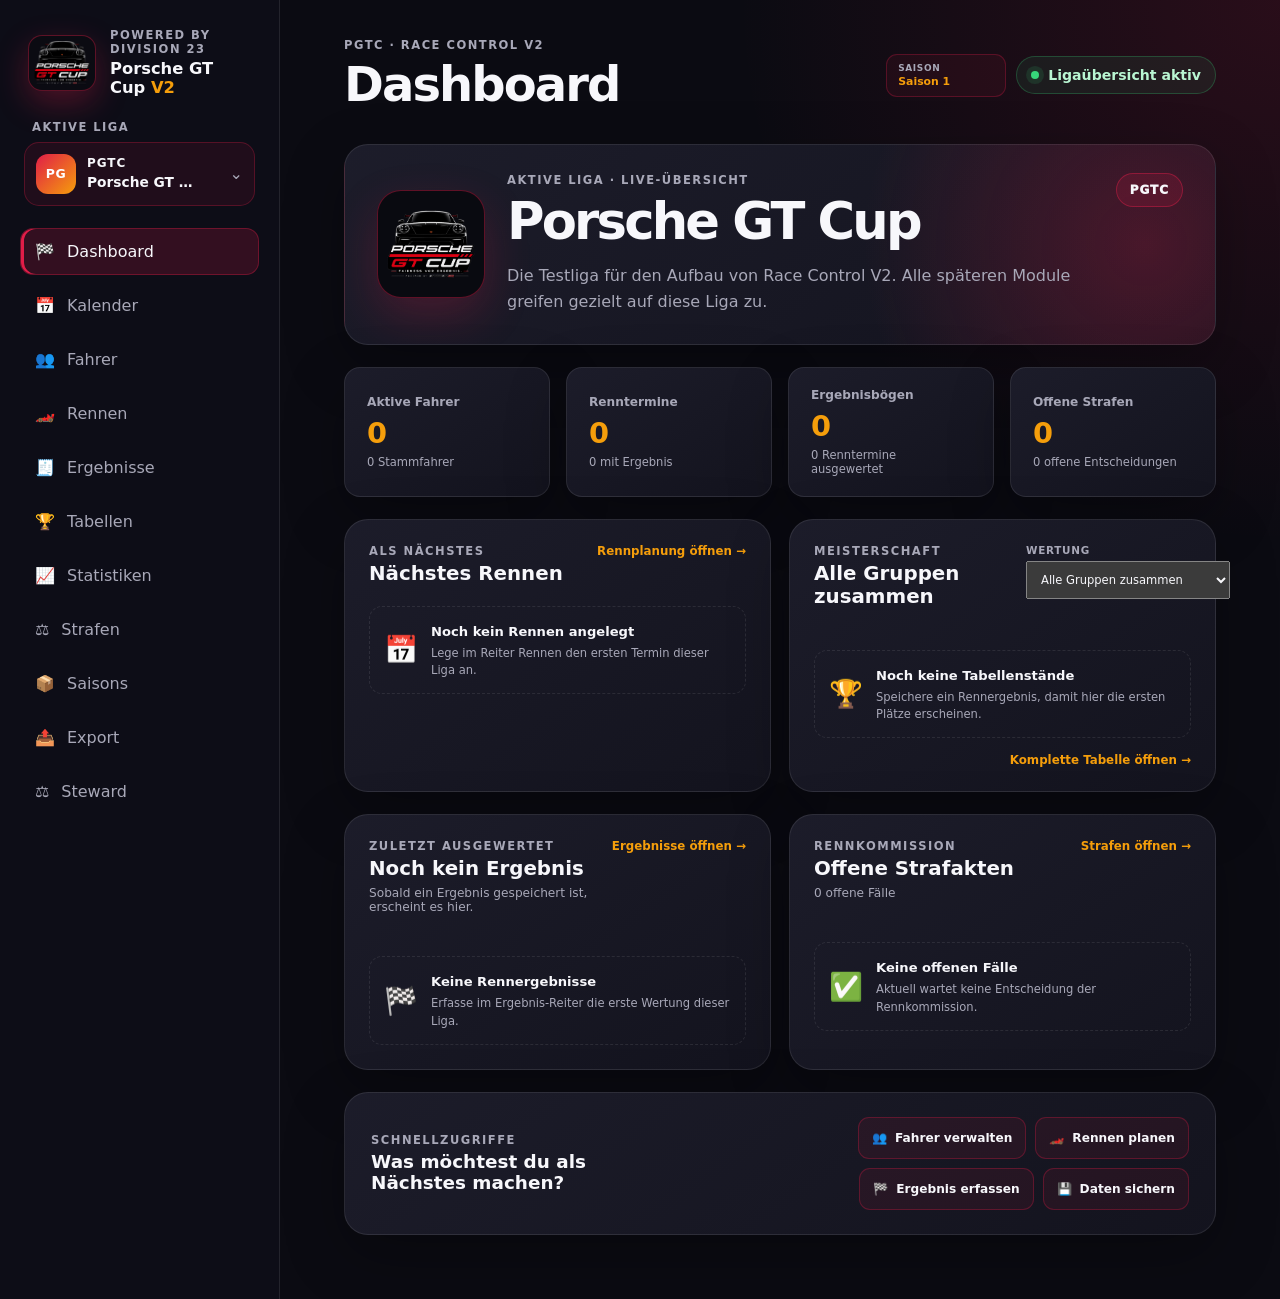
==== commit 754e9271: "Update style cache version" ====
--- a/index.html
+++ b/index.html
@@ -6,9 +6,9 @@
   <meta name="description" content="Division 23 Race Control V2">
   <title>Dashboard | PGTC | Division 23 Race Control V2</title>
 
-  <link rel="stylesheet" href="css/style.css?v=4.7.0">
+<link rel="stylesheet" href="css/style.css?v=4.7.1">
   <link rel="stylesheet" href="css/viewer.css?v=4.7.0">
-  <script type="module" src="js/app.js?v=4.7.1"></script>
+  <script type="module" src="js/app.js?v=4.7.0"></script>
 </head>
 <body>
   <div class="app-shell">
--- a/css/style.css
+++ b/css/style.css
@@ -23,7 +23,7 @@
   box-sizing: border-box;
 }
 
-[hidden] {
+[hidden] {f
   display: none !important;
 }
 
@@ -7239,4 +7239,294 @@
   .season-archive-stats {
     grid-template-columns: 1fr;
   }
-}
+
+  /* ============================================================
+   STEWARD CENTER
+   ============================================================ */
+
+[data-page-content="steward"] {
+  display: grid;
+  gap: 24px;
+}
+
+[data-page-content="steward"][hidden] {
+  display: none;
+}
+
+[data-page-content="steward"] .dashboard-hero {
+  display: grid;
+  grid-template-columns: minmax(0, 1fr) auto;
+  align-items: center;
+  gap: 24px;
+  padding: 28px;
+  border: 1px solid var(--color-border);
+  border-radius: 22px;
+  background:
+    linear-gradient(
+      120deg,
+      rgba(255, 255, 255, 0.035),
+      rgba(var(--color-primary-rgb), 0.16)
+    ),
+    var(--color-surface);
+  overflow: hidden;
+}
+
+[data-page-content="steward"] .dashboard-hero-content {
+  min-width: 0;
+}
+
+[data-page-content="steward"] .dashboard-hero-content h2 {
+  margin: 8px 0 12px;
+  font-size: clamp(1.65rem, 3vw, 2.4rem);
+}
+
+[data-page-content="steward"] .dashboard-hero-content p:last-child {
+  max-width: 760px;
+  margin-bottom: 0;
+  color: var(--color-text-muted);
+  line-height: 1.65;
+}
+
+[data-page-content="steward"] .dashboard-league-code {
+  min-width: 150px;
+  padding: 12px 18px;
+  border: 1px solid rgba(var(--color-primary-rgb), 0.65);
+  border-radius: 999px;
+  background: rgba(var(--color-primary-rgb), 0.14);
+  color: var(--color-text);
+  font-weight: 800;
+  letter-spacing: 0.08em;
+  text-align: center;
+}
+
+[data-page-content="steward"] .dashboard-grid {
+  display: grid;
+  grid-template-columns: repeat(4, minmax(0, 1fr));
+  gap: 14px;
+}
+
+[data-page-content="steward"] .dashboard-card {
+  display: flex;
+  flex-direction: column;
+  gap: 8px;
+  min-width: 0;
+  padding: 20px;
+  border: 1px solid var(--color-border);
+  border-radius: 18px;
+  background: var(--color-surface);
+}
+
+[data-page-content="steward"] .dashboard-card h3 {
+  margin: 0;
+  font-size: 1rem;
+}
+
+[data-page-content="steward"] .dashboard-card strong {
+  color: var(--color-accent);
+  font-size: clamp(1.55rem, 3vw, 2.35rem);
+  line-height: 1;
+}
+
+[data-page-content="steward"] .dashboard-card small,
+[data-page-content="steward"] .dashboard-card span {
+  color: var(--color-text-muted);
+  line-height: 1.45;
+}
+
+[data-page-content="steward"] .dashboard-panel {
+  padding: 24px;
+  border: 1px solid var(--color-border);
+  border-radius: 22px;
+  background: var(--color-surface);
+}
+
+[data-page-content="steward"] .dashboard-panel-header {
+  display: flex;
+  justify-content: space-between;
+  align-items: flex-start;
+  gap: 18px;
+  margin-bottom: 22px;
+}
+
+[data-page-content="steward"] .dashboard-panel-header h3 {
+  margin: 6px 0 0;
+  font-size: 1.25rem;
+}
+
+[data-page-content="steward"] .dashboard-panel-header p:last-child {
+  margin: 8px 0 0;
+  color: var(--color-text-muted);
+}
+
+[data-page-content="steward"] .eyebrow {
+  margin: 0;
+  color: var(--color-text-muted);
+  font-size: 0.72rem;
+  font-weight: 800;
+  letter-spacing: 0.11em;
+  text-transform: uppercase;
+}
+
+[data-page-content="steward"] .form-grid {
+  display: grid;
+  grid-template-columns: repeat(2, minmax(0, 1fr));
+  gap: 16px;
+  margin-bottom: 16px;
+}
+
+[data-page-content="steward"] .form-field {
+  display: grid;
+  gap: 8px;
+  min-width: 0;
+}
+
+[data-page-content="steward"] .form-field > span {
+  color: var(--color-text);
+  font-size: 0.82rem;
+  font-weight: 700;
+}
+
+[data-page-content="steward"] .form-field input,
+[data-page-content="steward"] .form-field select,
+[data-page-content="steward"] .form-field textarea {
+  width: 100%;
+  min-width: 0;
+  border: 1px solid var(--color-border);
+  border-radius: 12px;
+  background: rgba(6, 7, 15, 0.72);
+  color: var(--color-text);
+  outline: none;
+  transition:
+    border-color 160ms ease,
+    box-shadow 160ms ease,
+    background 160ms ease;
+}
+
+[data-page-content="steward"] .form-field input,
+[data-page-content="steward"] .form-field select {
+  min-height: 46px;
+  padding: 0 14px;
+}
+
+[data-page-content="steward"] .form-field textarea {
+  min-height: 140px;
+  padding: 14px;
+  resize: vertical;
+  line-height: 1.55;
+}
+
+[data-page-content="steward"] .form-field input:focus,
+[data-page-content="steward"] .form-field select:focus,
+[data-page-content="steward"] .form-field textarea:focus {
+  border-color: var(--color-primary);
+  background: rgba(var(--color-primary-rgb), 0.06);
+  box-shadow: 0 0 0 3px rgba(var(--color-primary-rgb), 0.14);
+}
+
+[data-page-content="steward"] .form-field input[readonly] {
+  cursor: not-allowed;
+  opacity: 0.72;
+}
+
+[data-page-content="steward"] .form-actions {
+  display: flex;
+  flex-wrap: wrap;
+  gap: 12px;
+  margin-top: 18px;
+}
+
+[data-page-content="steward"] .primary-button,
+[data-page-content="steward"] .secondary-button {
+  min-height: 44px;
+  padding: 0 18px;
+  border-radius: 12px;
+  font-weight: 800;
+  cursor: pointer;
+  transition:
+    transform 160ms ease,
+    filter 160ms ease,
+    border-color 160ms ease;
+}
+
+[data-page-content="steward"] .primary-button {
+  border: 0;
+  background: linear-gradient(
+    135deg,
+    var(--color-primary),
+    var(--color-accent)
+  );
+  color: #ffffff;
+}
+
+[data-page-content="steward"] .secondary-button {
+  border: 1px solid var(--color-border);
+  background: rgba(255, 255, 255, 0.04);
+  color: var(--color-text);
+}
+
+[data-page-content="steward"] .primary-button:hover,
+[data-page-content="steward"] .secondary-button:hover {
+  filter: brightness(1.08);
+  transform: translateY(-1px);
+}
+
+[data-page-content="steward"] #stewardRecommendationPanel {
+  border-color: rgba(var(--color-accent-rgb), 0.5);
+}
+
+[data-page-content="steward"] #stewardRecommendationContent > p {
+  color: var(--color-text-muted);
+  line-height: 1.65;
+}
+
+[data-page-content="steward"] #stewardIncidentList {
+  padding: 18px;
+  border: 1px dashed var(--color-border);
+  border-radius: 14px;
+  color: var(--color-text-muted);
+}
+
+@media (max-width: 1100px) {
+  [data-page-content="steward"] .dashboard-grid {
+    grid-template-columns: repeat(2, minmax(0, 1fr));
+  }
+}
+
+@media (max-width: 760px) {
+  [data-page-content="steward"] {
+    gap: 16px;
+  }
+
+  [data-page-content="steward"] .dashboard-hero {
+    grid-template-columns: 1fr;
+    padding: 20px;
+  }
+
+  [data-page-content="steward"] .dashboard-league-code {
+    width: 100%;
+    min-width: 0;
+  }
+
+  [data-page-content="steward"] .dashboard-grid,
+  [data-page-content="steward"] .form-grid {
+    grid-template-columns: 1fr;
+  }
+
+  [data-page-content="steward"] .dashboard-panel {
+    padding: 18px;
+  }
+
+  [data-page-content="steward"] .dashboard-panel-header {
+    flex-direction: column;
+  }
+
+  [data-page-content="steward"] .form-actions {
+    flex-direction: column;
+  }
+
+  [data-page-content="steward"] .primary-button,
+  [data-page-content="steward"] .secondary-button {
+    width: 100%;
+  }
+}
+}
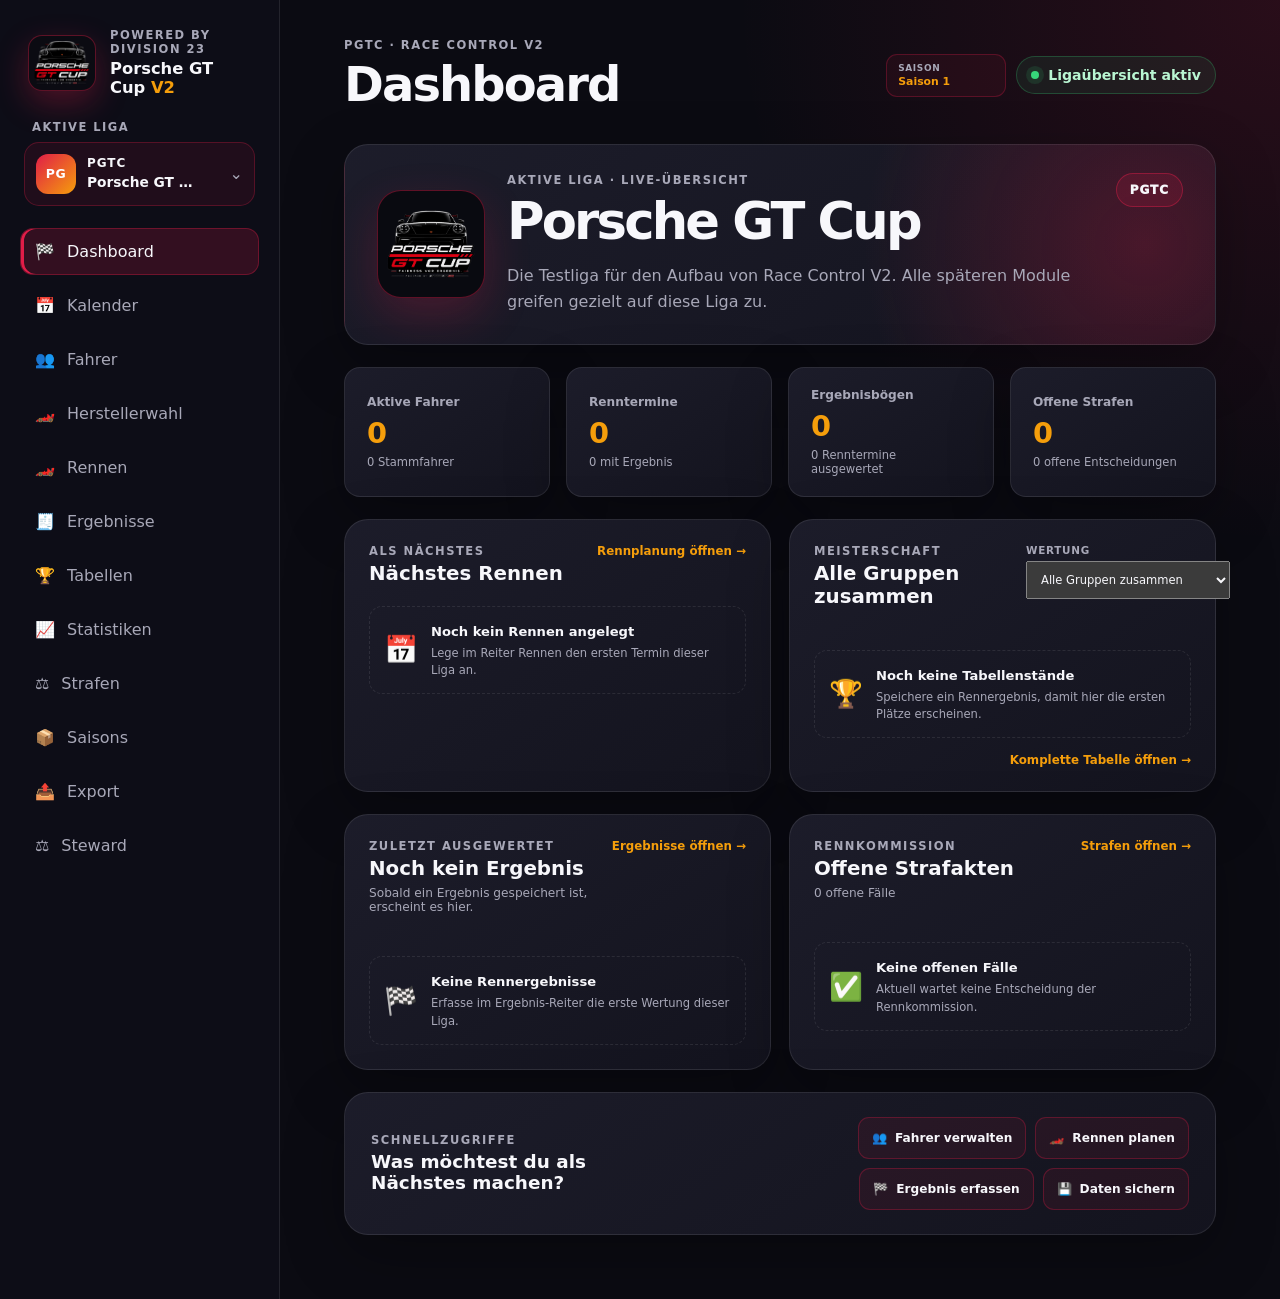
==== commit f073bb01: "Add manufacturer choice section to index.html" ====
--- a/index.html
+++ b/index.html
@@ -6,9 +6,9 @@
   <meta name="description" content="Division 23 Race Control V2">
   <title>Dashboard | PGTC | Division 23 Race Control V2</title>
 
-<link rel="stylesheet" href="css/style.css?v=4.7.1">
+<link rel="stylesheet" href="css/style.css?v=4.7.2">
   <link rel="stylesheet" href="css/viewer.css?v=4.7.0">
-  <script type="module" src="js/app.js?v=4.7.0"></script>
+  <script type="module" src="js/app.js?v=4.7.2"></script>
 </head>
 <body>
   <div class="app-shell">
@@ -39,6 +39,7 @@
               <option value="mtc">Mégane Trophy Cup</option>
               <option value="gt3dl">GT3 Derby League</option>
               <option value="mom">MoM</option>
+              <option value="hgtc">Heritage GT Championship</option>
               <option value="twingoRush">Twingo Rush</option>
             </select>
           </div>
@@ -61,7 +62,10 @@
           <span aria-hidden="true">👥</span>
           <span>Fahrer</span>
         </button>
-
+<button class="nav-item" type="button" data-page="manufacturer-choice">
+  <span aria-hidden="true">🏎️</span>
+  <span>Herstellerwahl</span>
+</button>
         <button class="nav-item" type="button" data-page="races">
           <span aria-hidden="true">🏎️</span>
           <span>Rennen</span>
@@ -551,7 +555,42 @@
             <p><strong>Lokal gespeichert:</strong> Die Fahrerdaten bleiben in diesem Browser auf diesem Gerät. Eine Datensicherung und Übertragung bauen wir später im Export-Modul.</p>
           </aside>
         </section>
-
+        <section class="page-view manufacturer-choice-page" data-page-content="manufacturer-choice" aria-labelledby="manufacturerChoiceTitle" hidden>
+          <section class="manufacturer-choice-hero">
+            <div>
+              <p class="eyebrow">Fahrzeugzuordnung</p>
+              <h3 id="manufacturerChoiceTitle">Herstellerwahl · <span data-active-league-name>Heritage GT Championship</span></h3>
+              <p>Ordne jedem Stammfahrer ein Fahrzeug zu. Pro Hersteller stehen maximal 5 Plätze zur Verfügung.</p>
+            </div>
+
+            <div class="manufacturer-choice-total-pill">
+              <strong id="manufacturerChoiceTotal">0/15</strong>
+              <span>Plätze belegt</span>
+            </div>
+          </section>
+
+          <div class="manufacturer-choice-notice" id="manufacturerChoiceUnavailable" hidden>
+            <strong>Herstellerwahl nicht eingerichtet</strong>
+            <p>Dieses Werkzeug ist aktuell für die Heritage GT Championship verfügbar.</p>
+          </div>
+
+          <div id="manufacturerChoiceWorkspace">
+            <section class="manufacturer-choice-grid" id="manufacturerChoiceCards" aria-label="Herstellerbelegung"></section>
+
+            <article class="manufacturer-choice-driver-card">
+              <header class="manufacturer-choice-driver-header">
+                <div>
+                  <p class="eyebrow">Stammfahrer</p>
+                  <h3>Fahrzeuge zuweisen</h3>
+                  <span id="manufacturerChoiceDriverCount">0 Stammfahrer</span>
+                </div>
+              </header>
+
+              <div class="manufacturer-choice-driver-list" id="manufacturerChoiceRows"></div>
+              <p class="form-message" id="manufacturerChoiceMessage" role="status" hidden></p>
+            </article>
+          </div>
+        </section>
         <section class="page-view races-page" data-page-content="races" aria-labelledby="racesTitle" hidden>
           <section class="races-hero">
             <div>
--- a/css/style.css
+++ b/css/style.css
@@ -7239,8 +7239,9 @@
   .season-archive-stats {
     grid-template-columns: 1fr;
   }
-
-  /* ============================================================
+}
+
+/* ============================================================
    STEWARD CENTER
    ============================================================ */
 
@@ -7529,4 +7530,3 @@
     width: 100%;
   }
 }
-}
